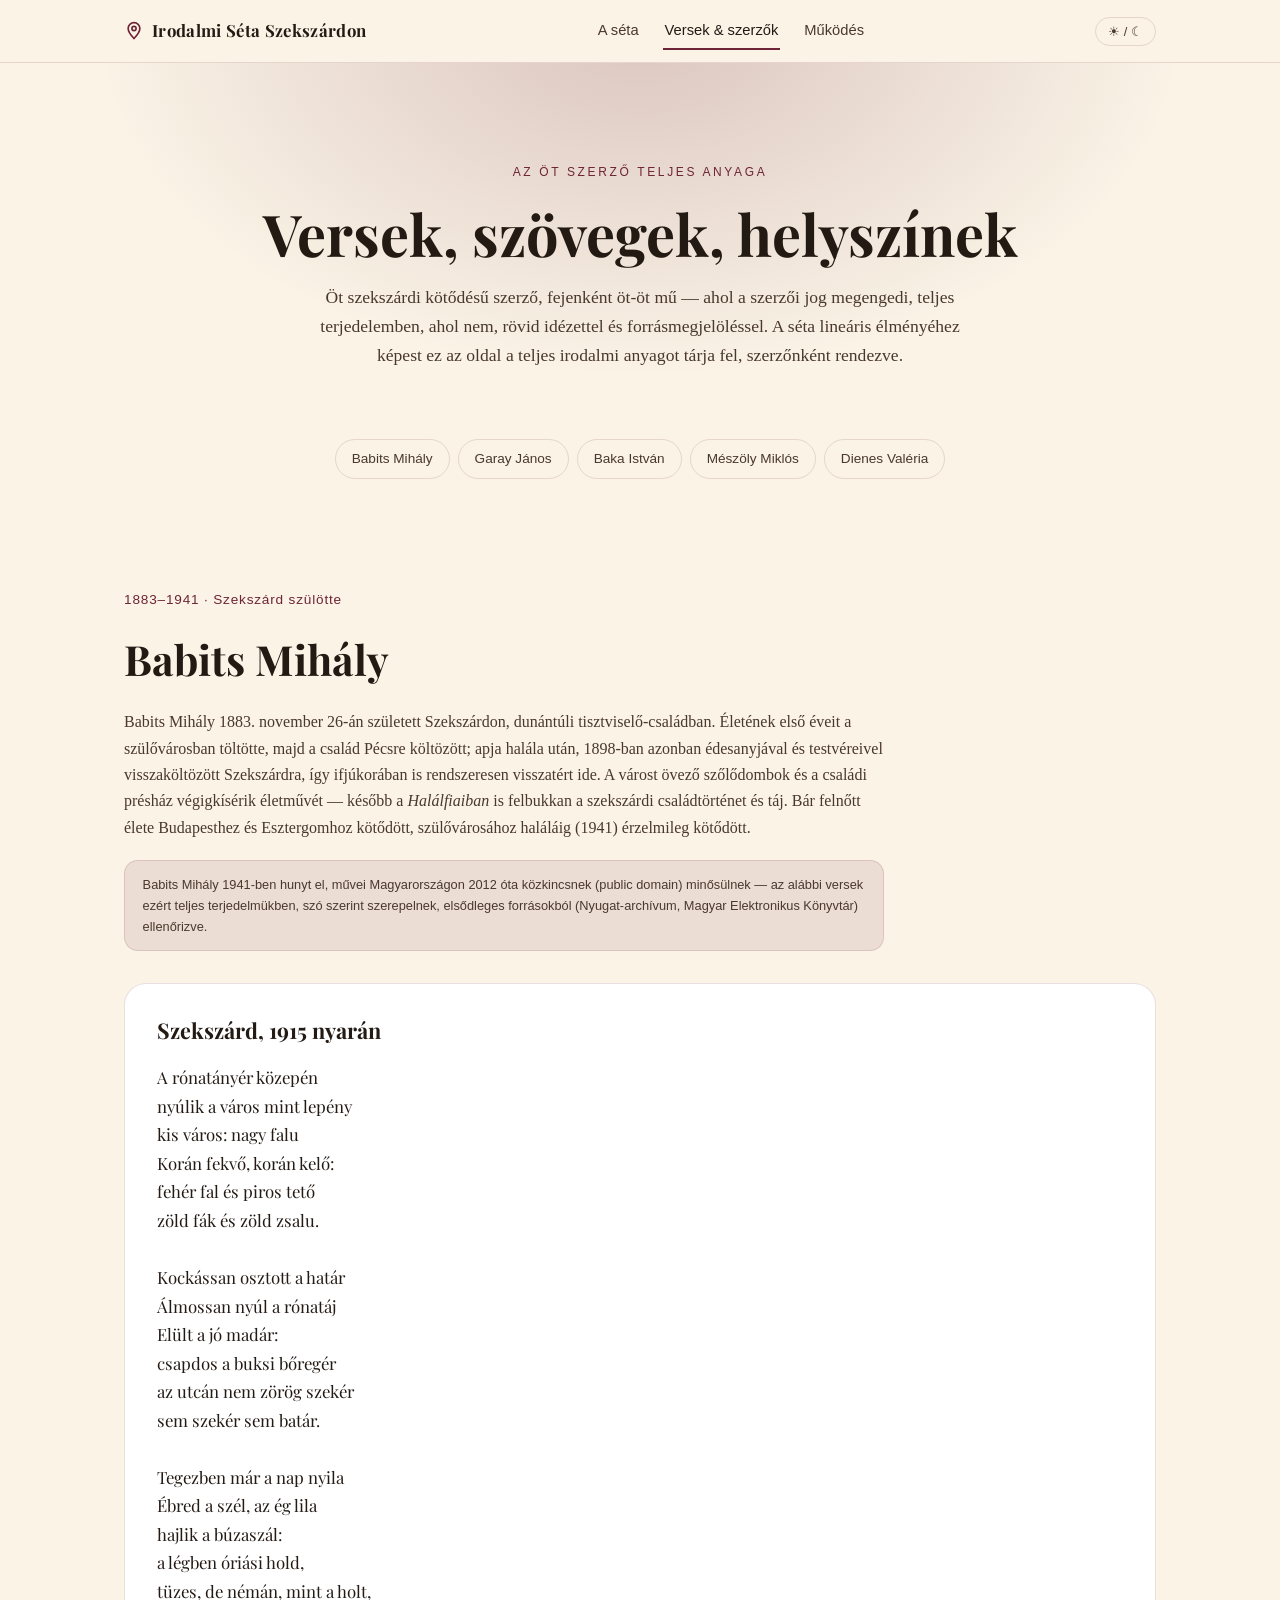
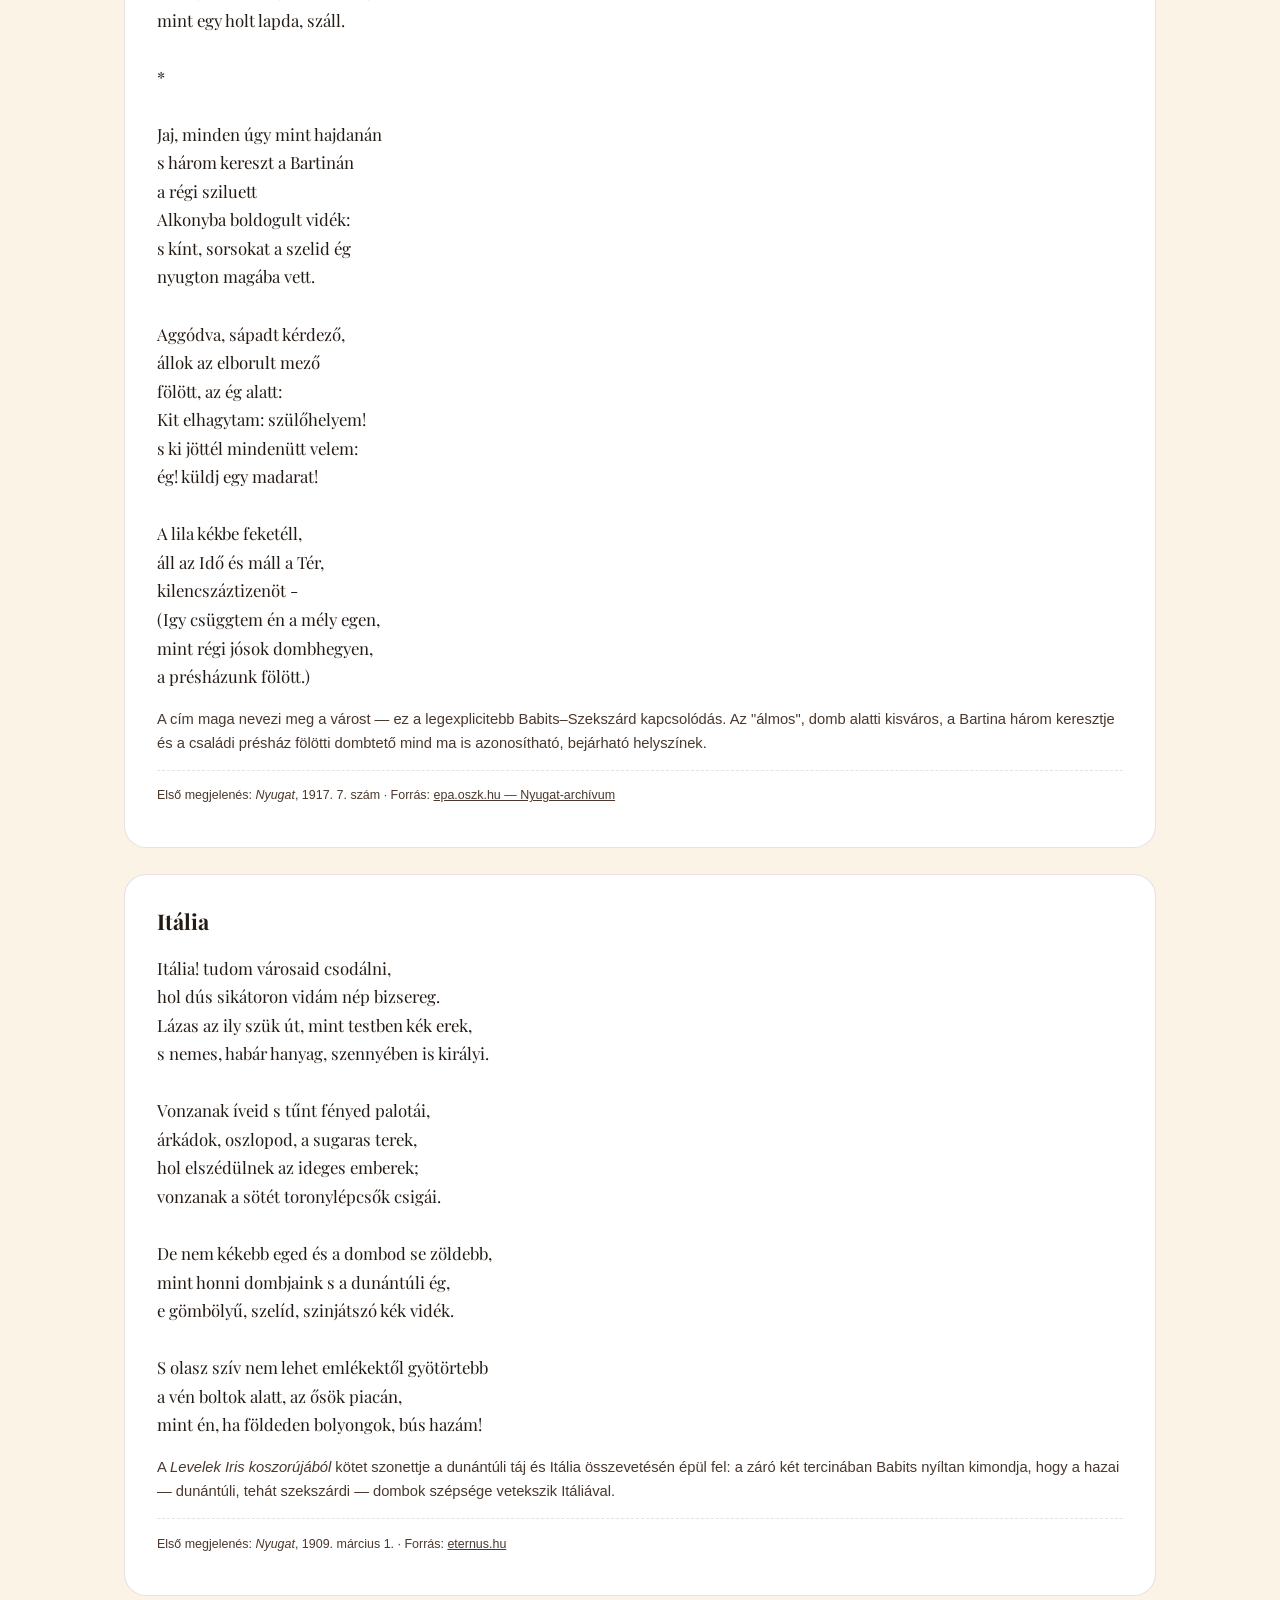
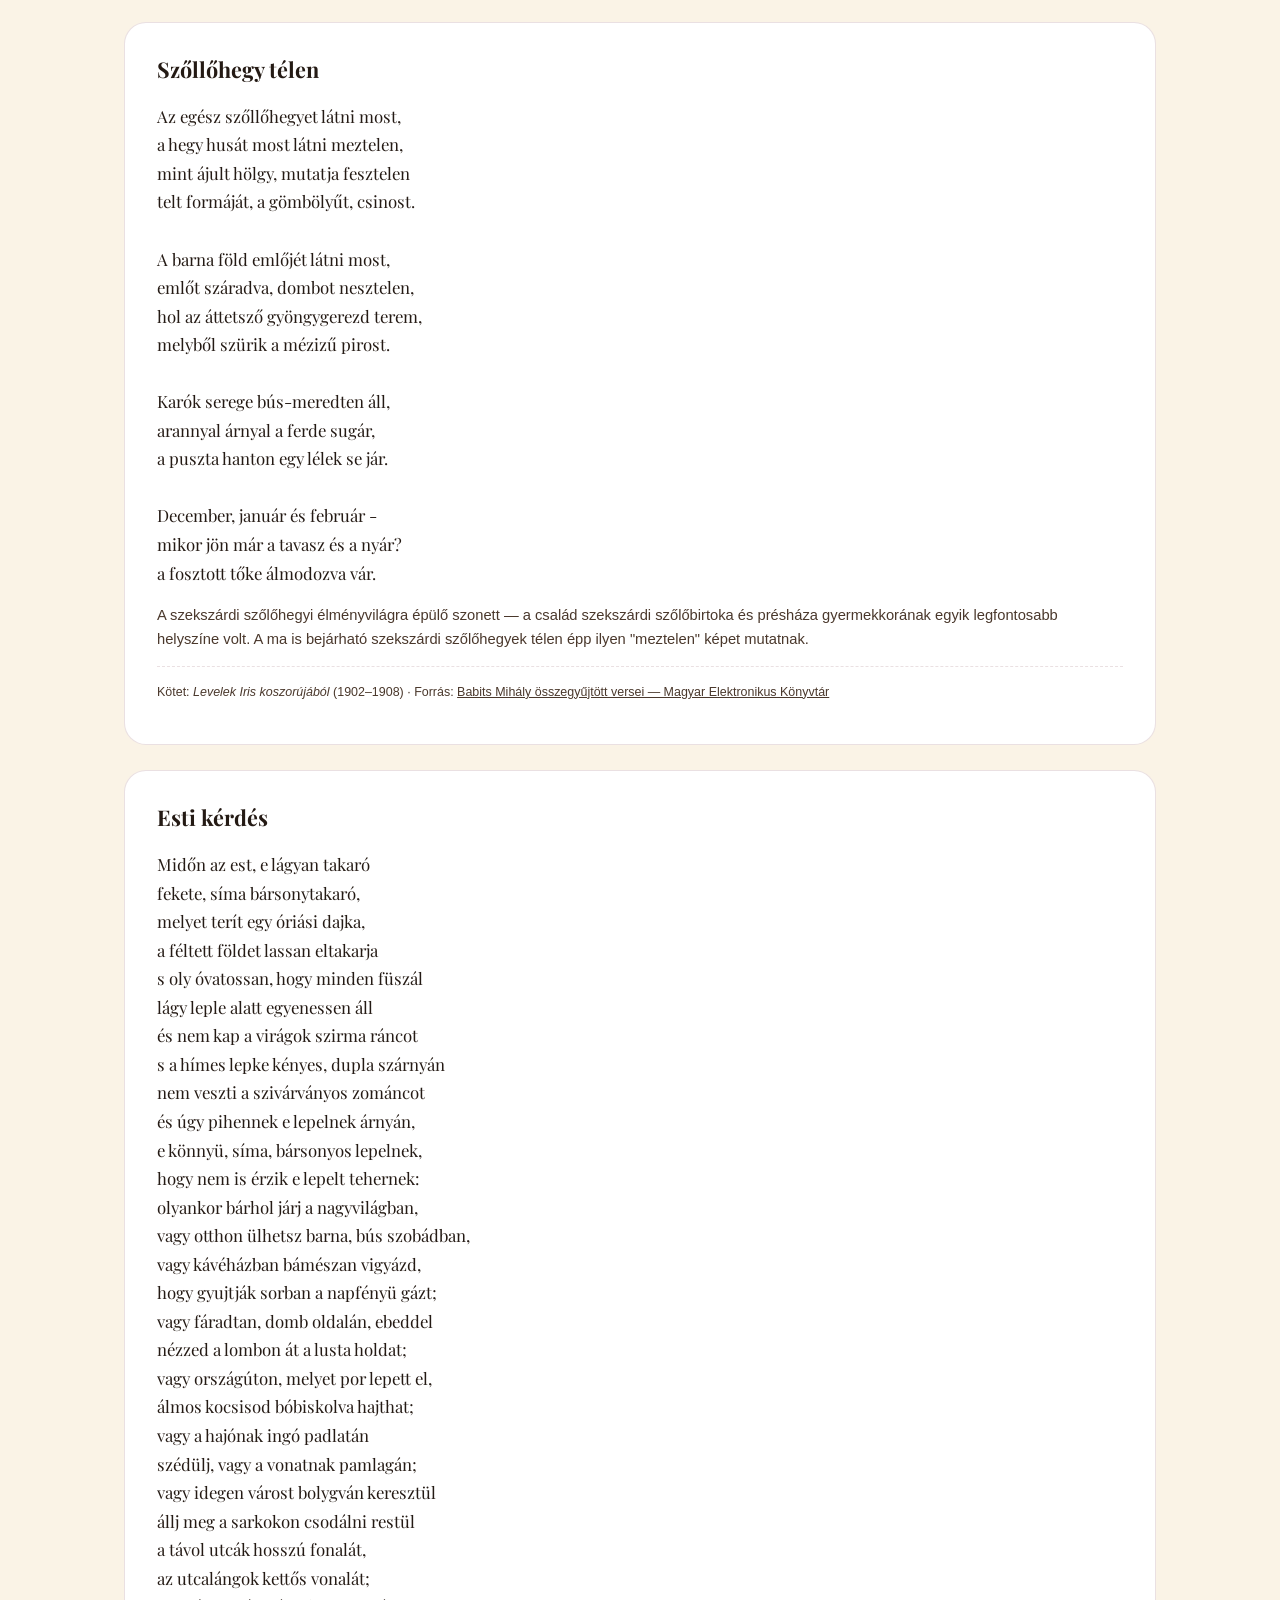
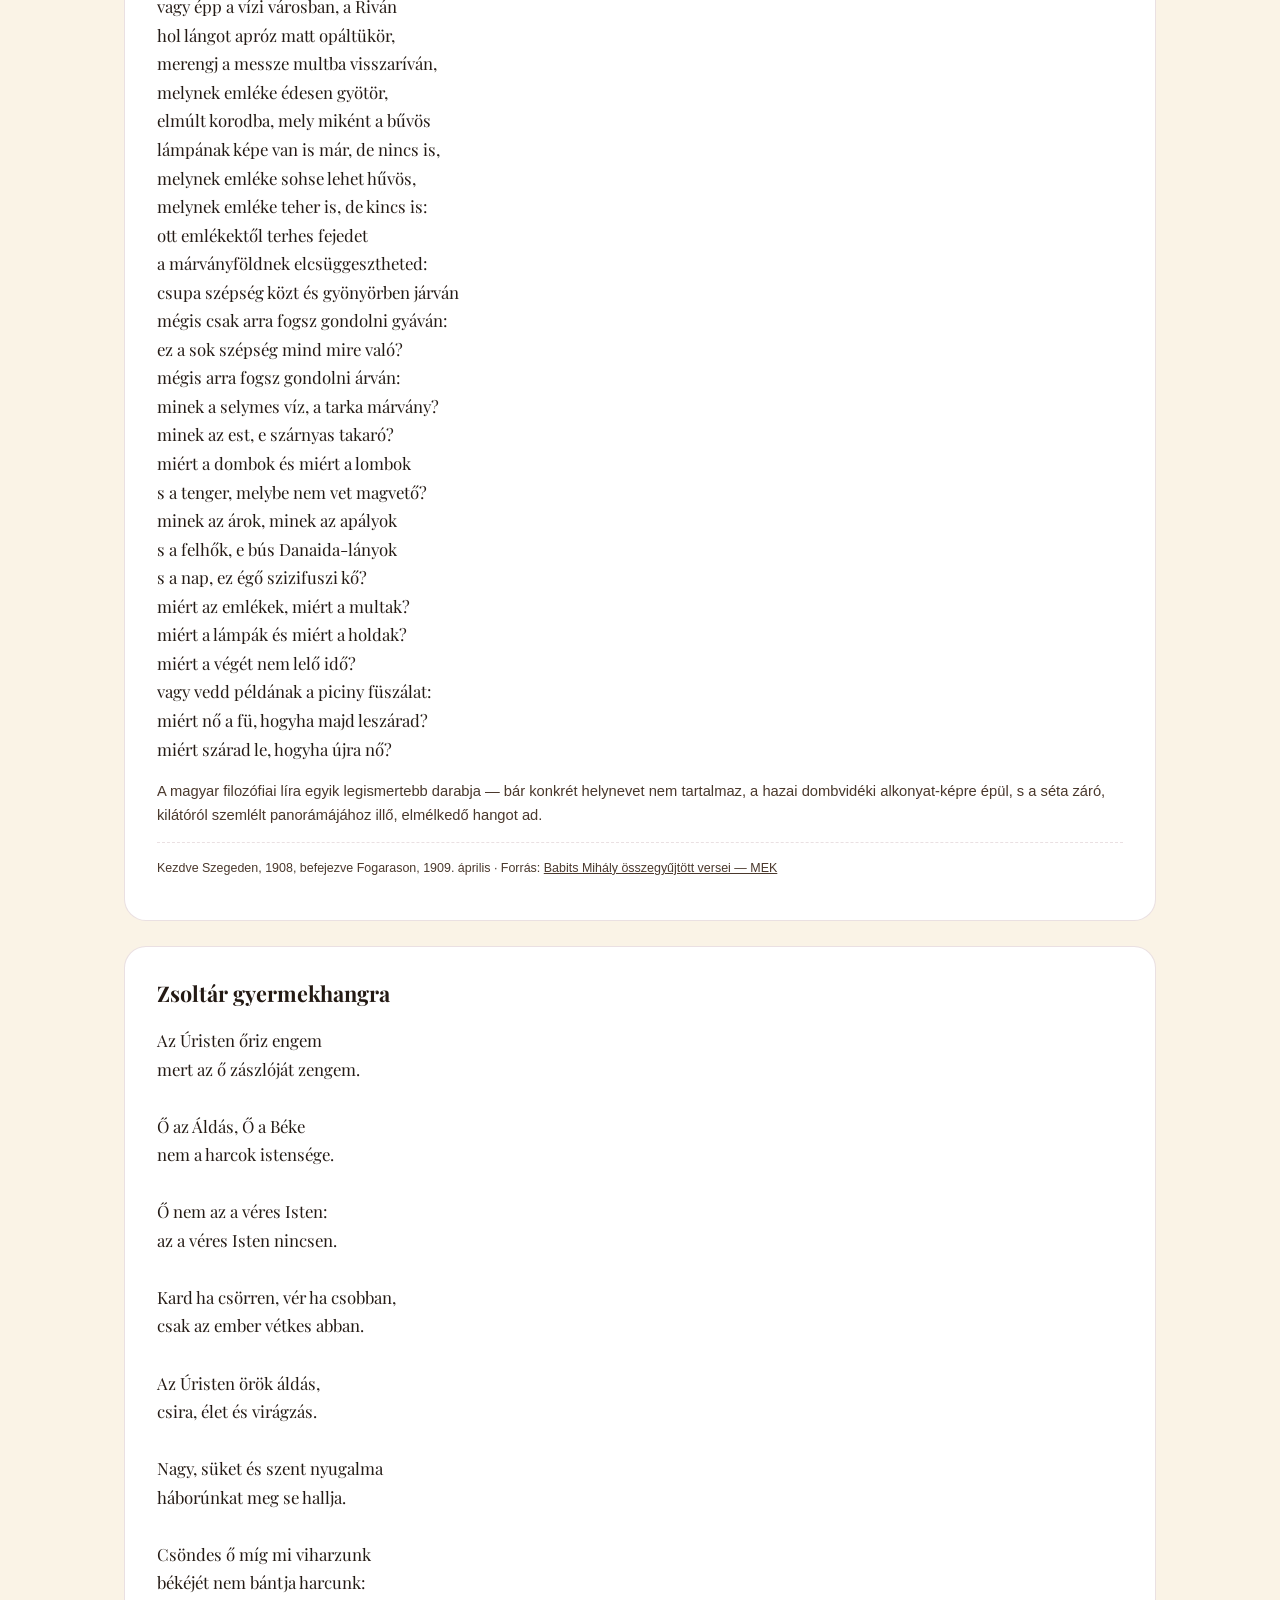
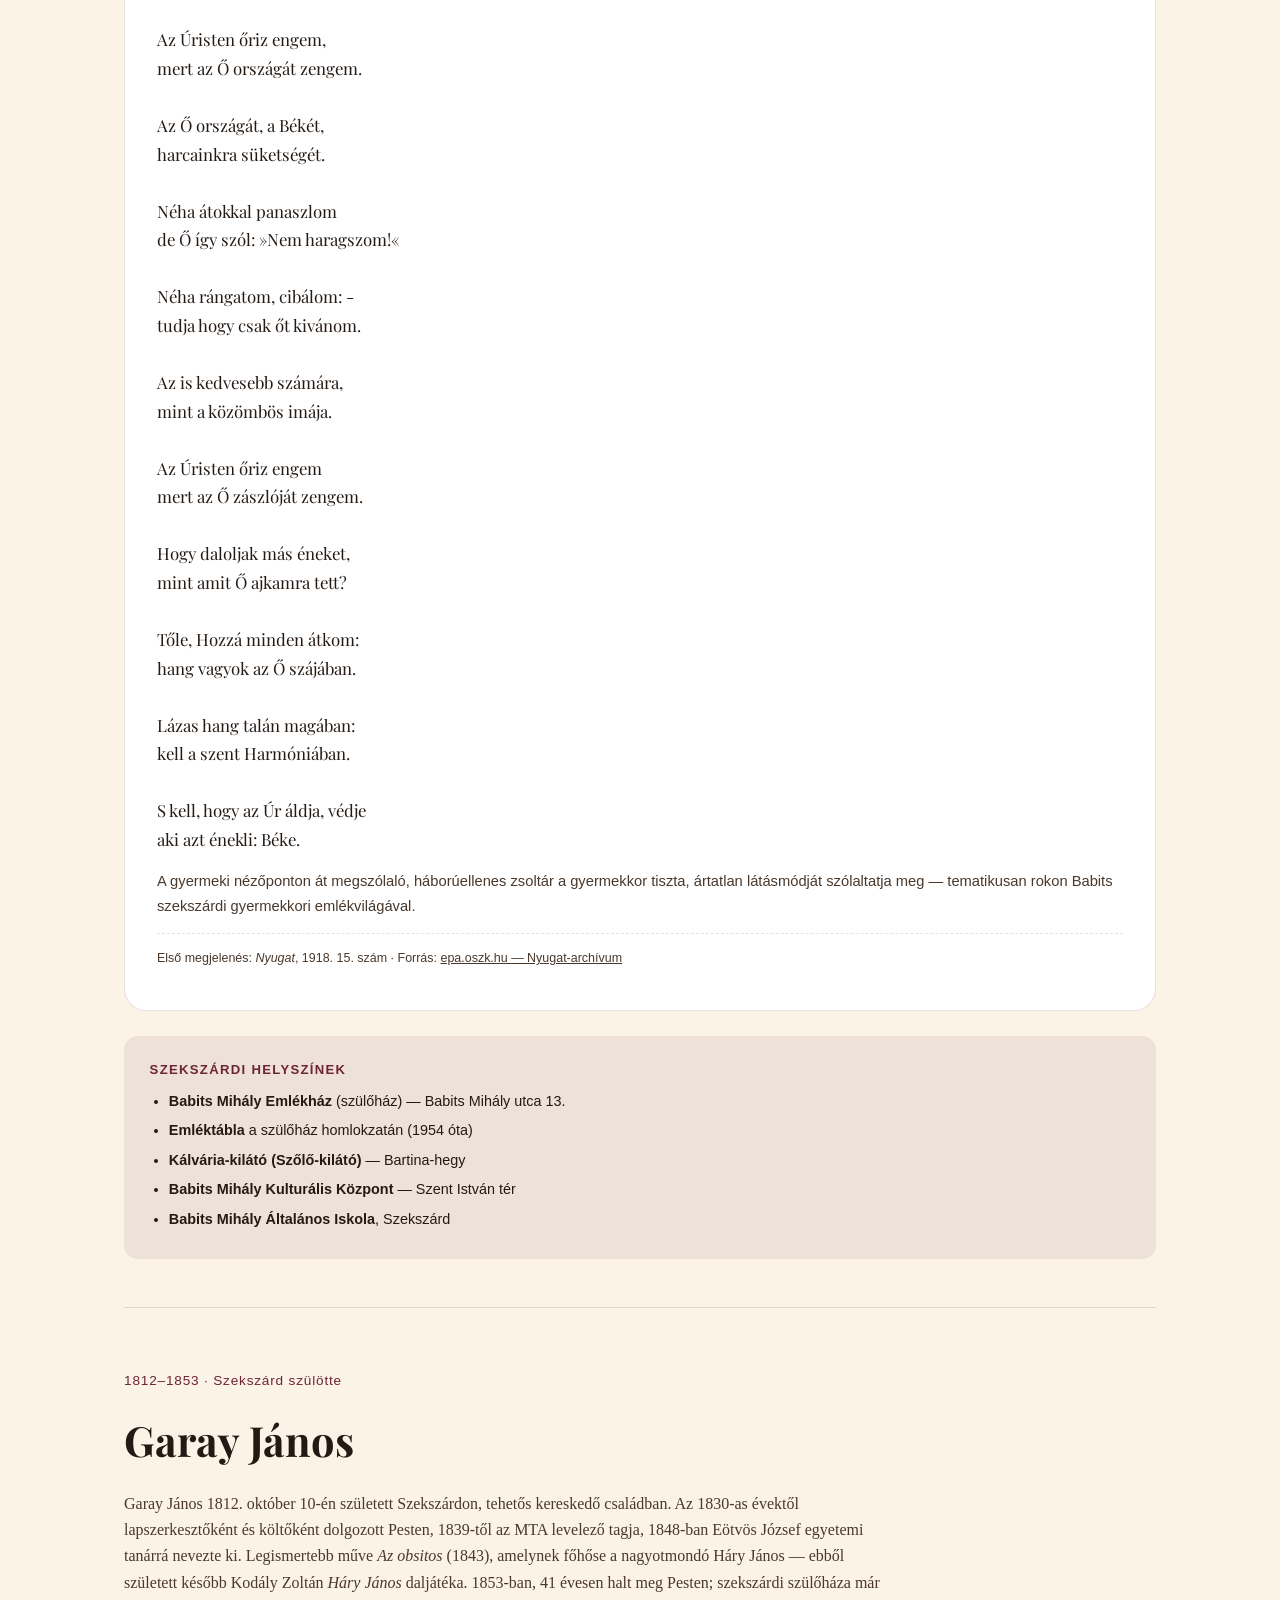
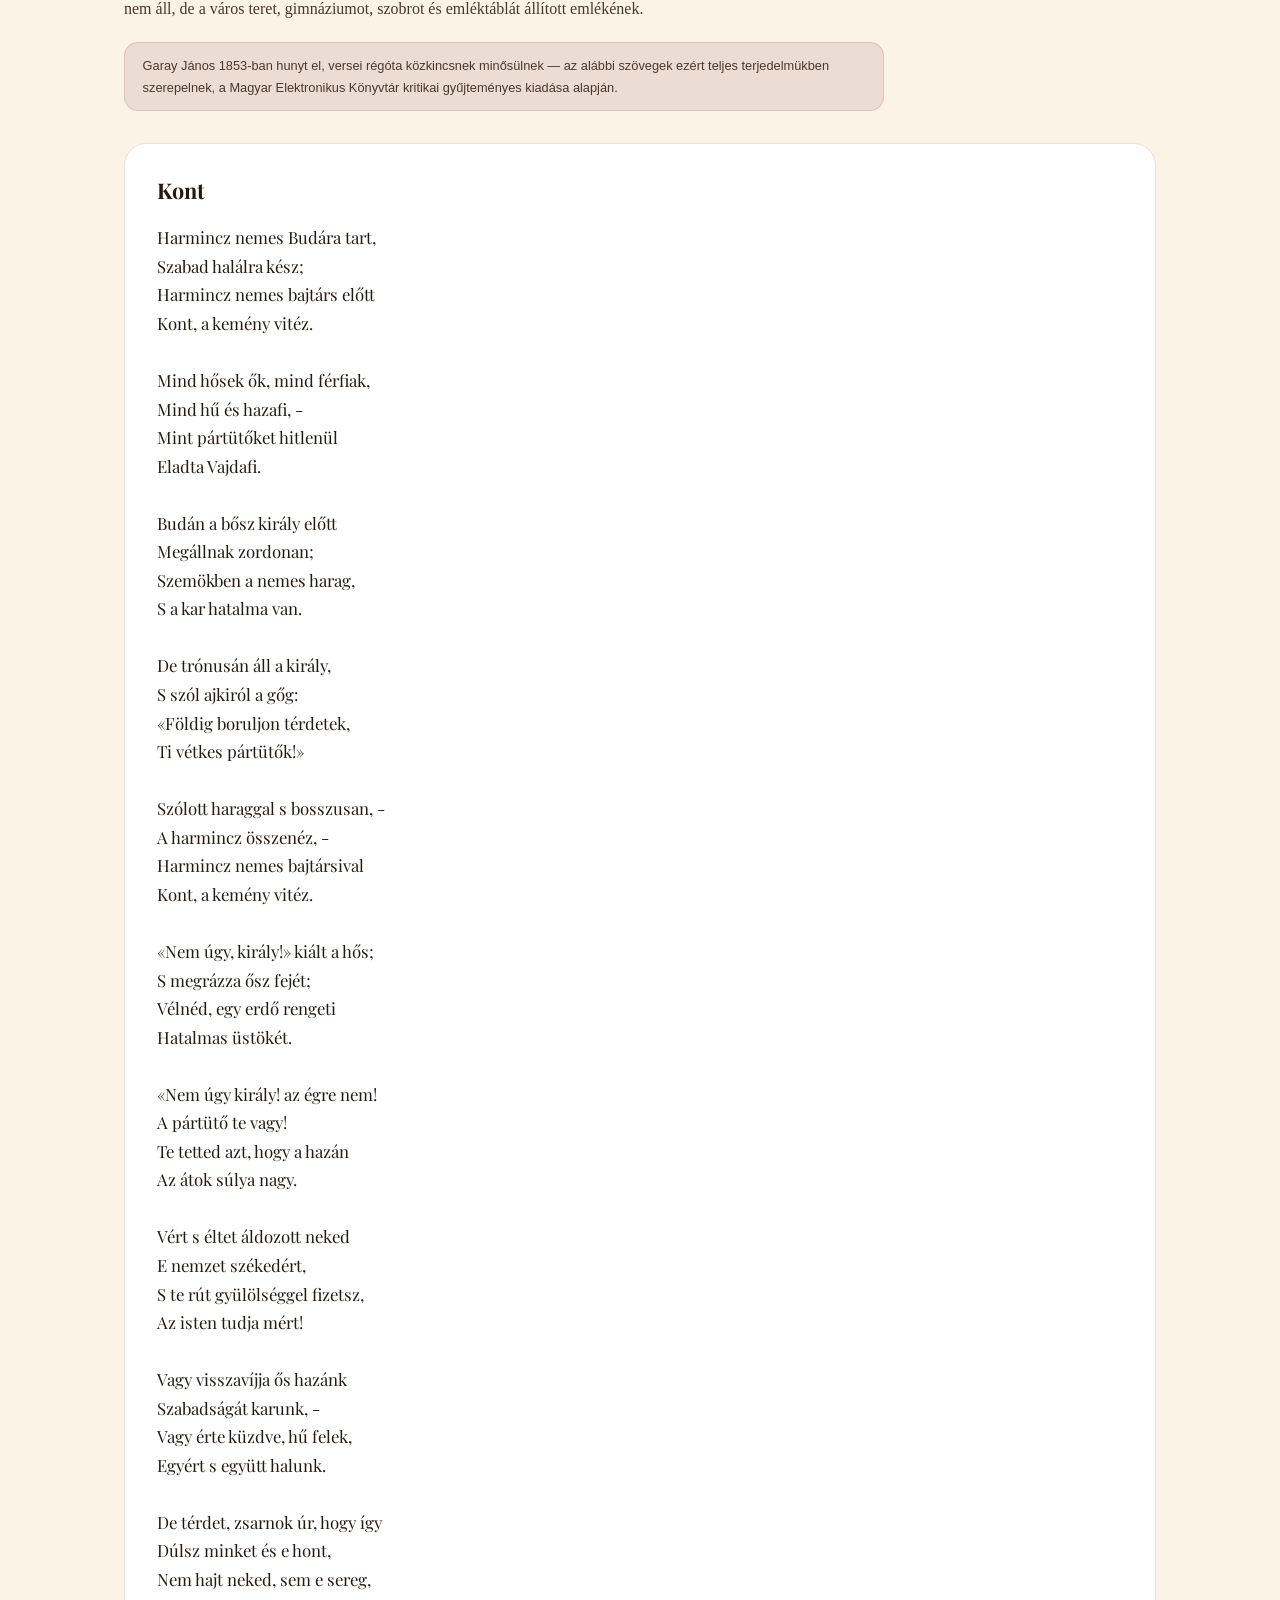
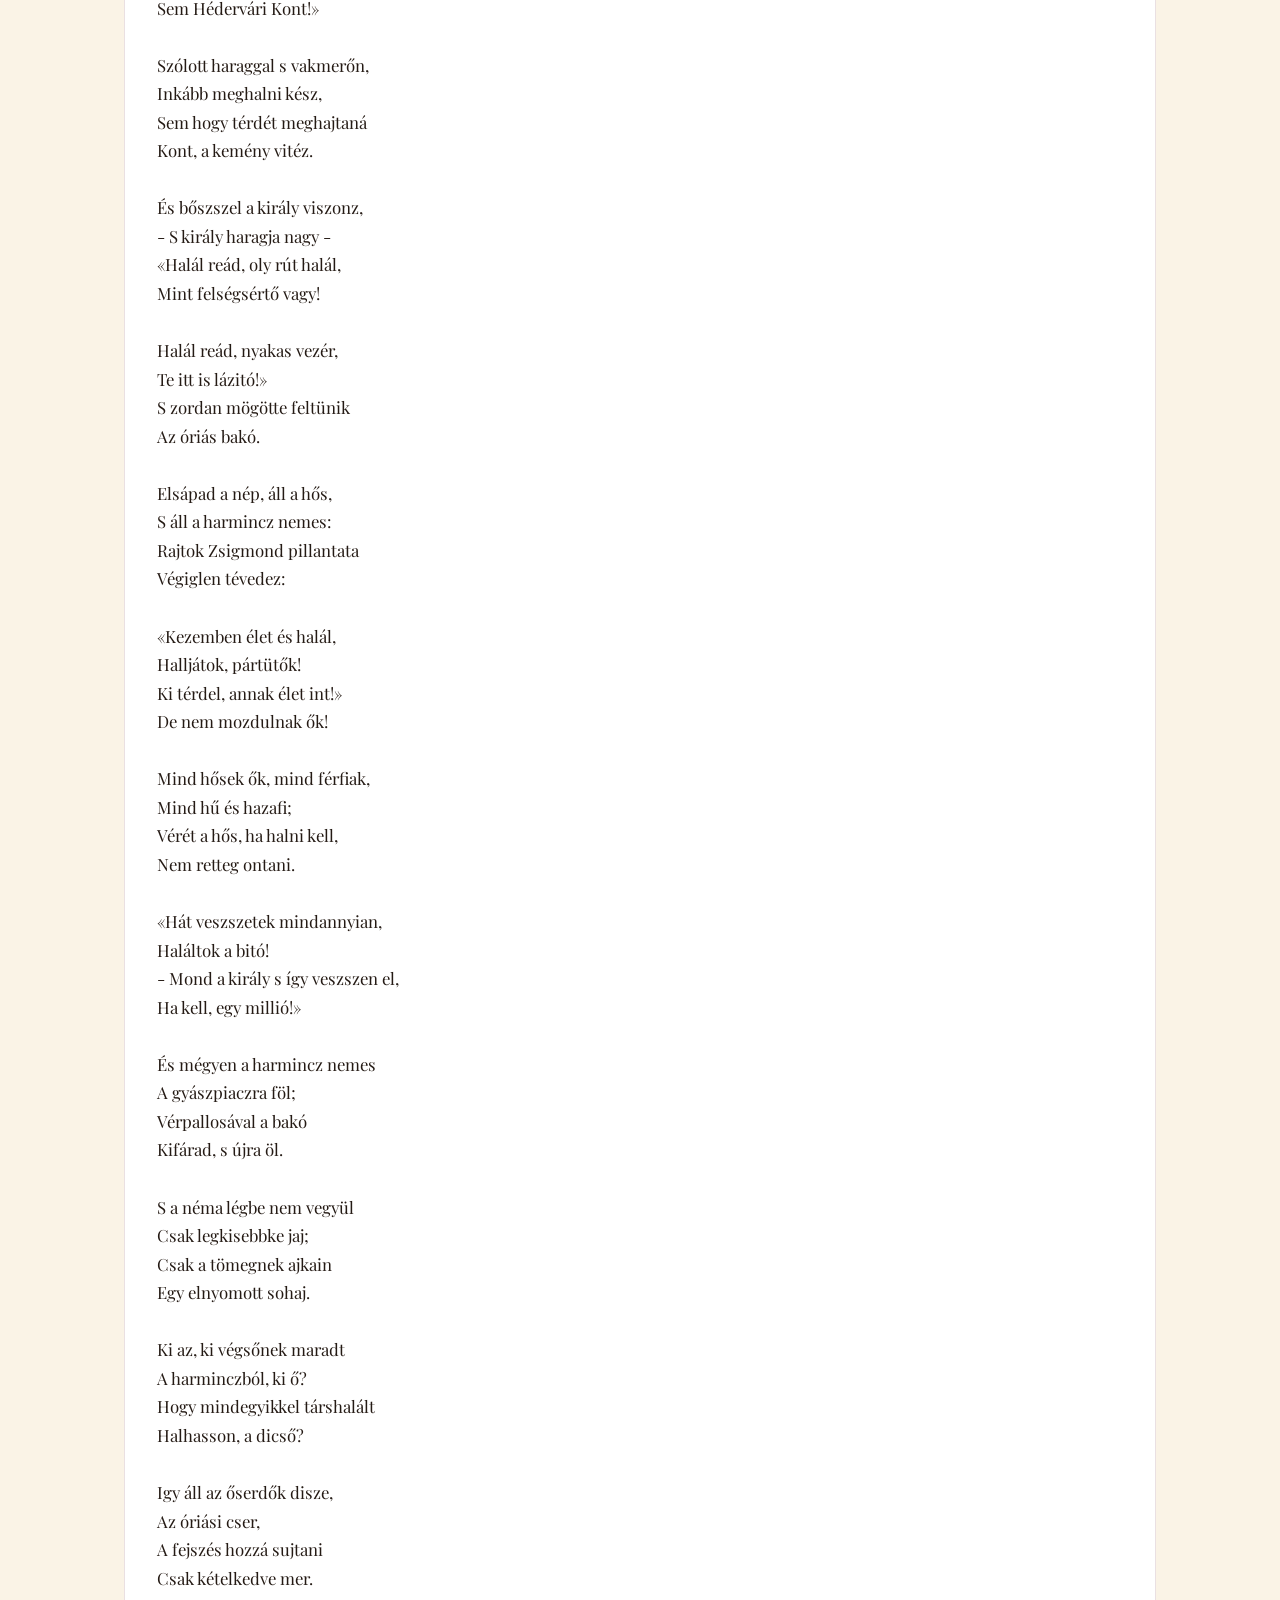
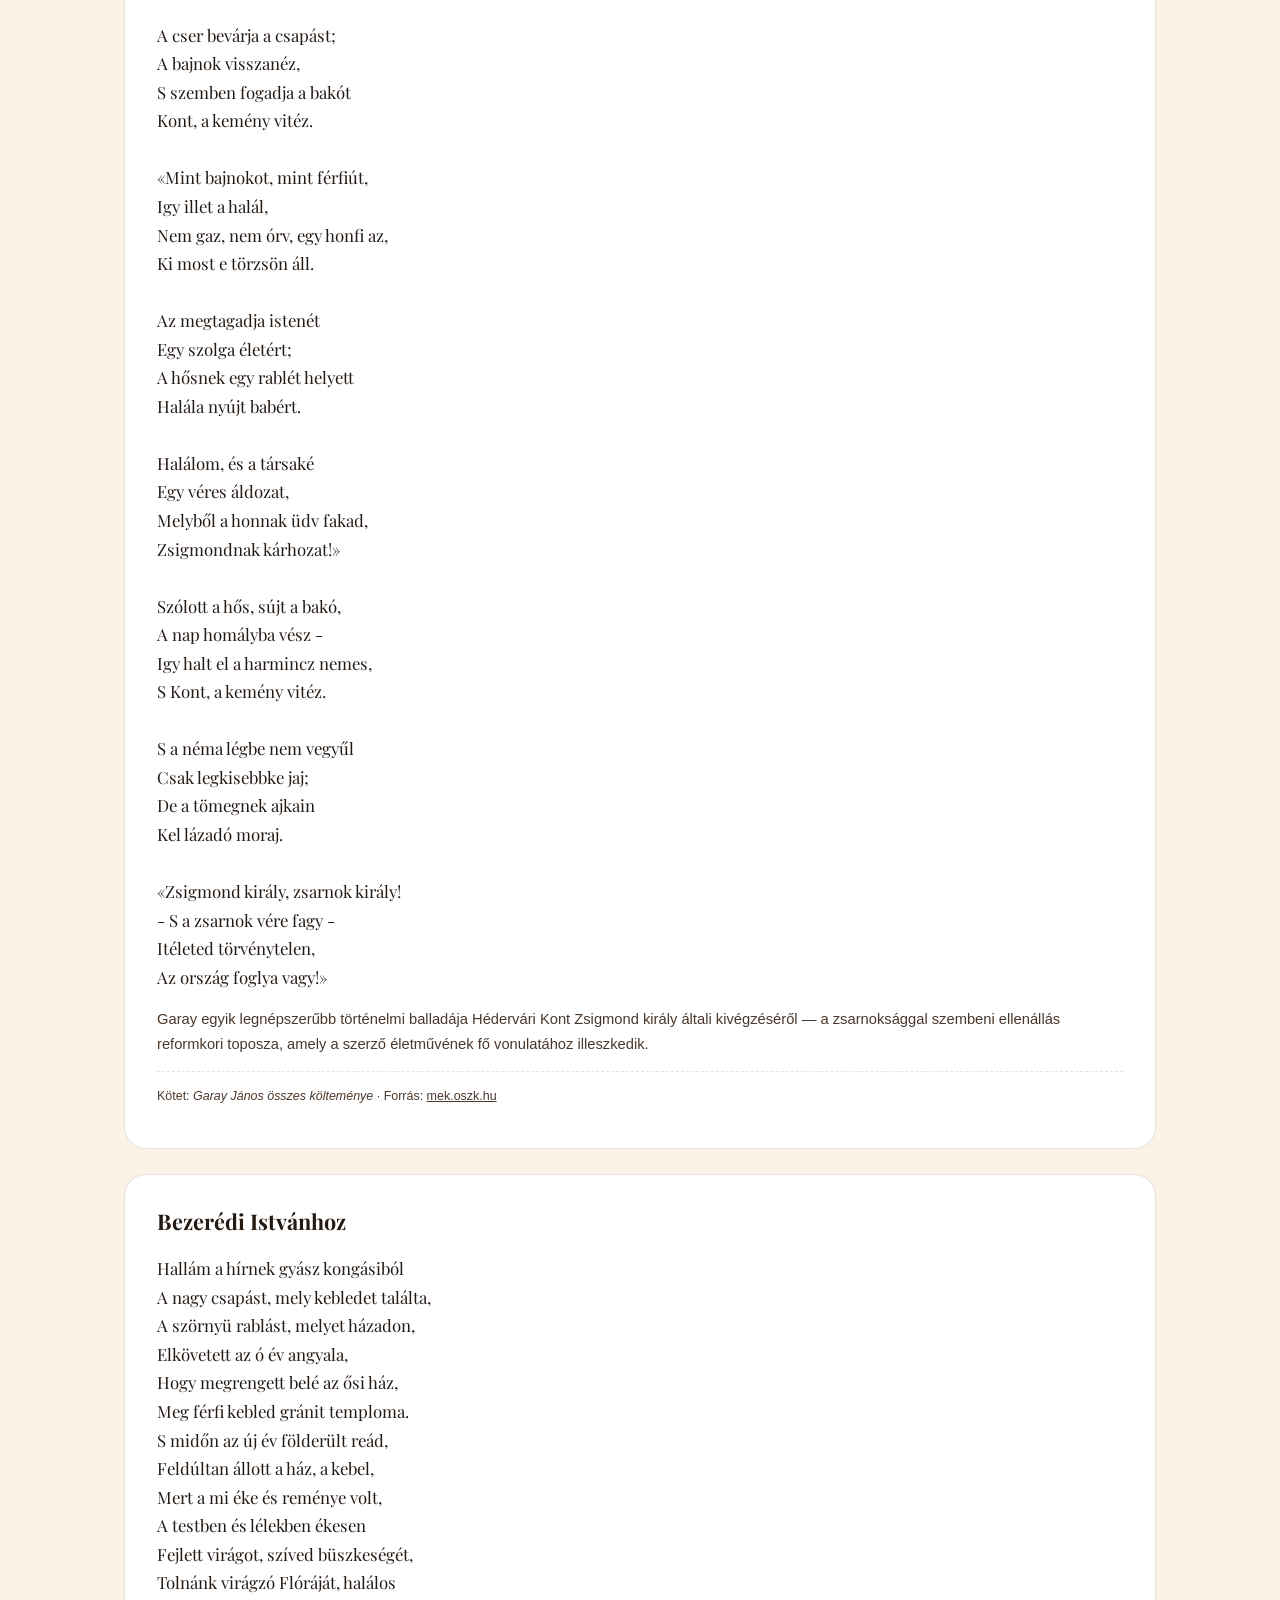
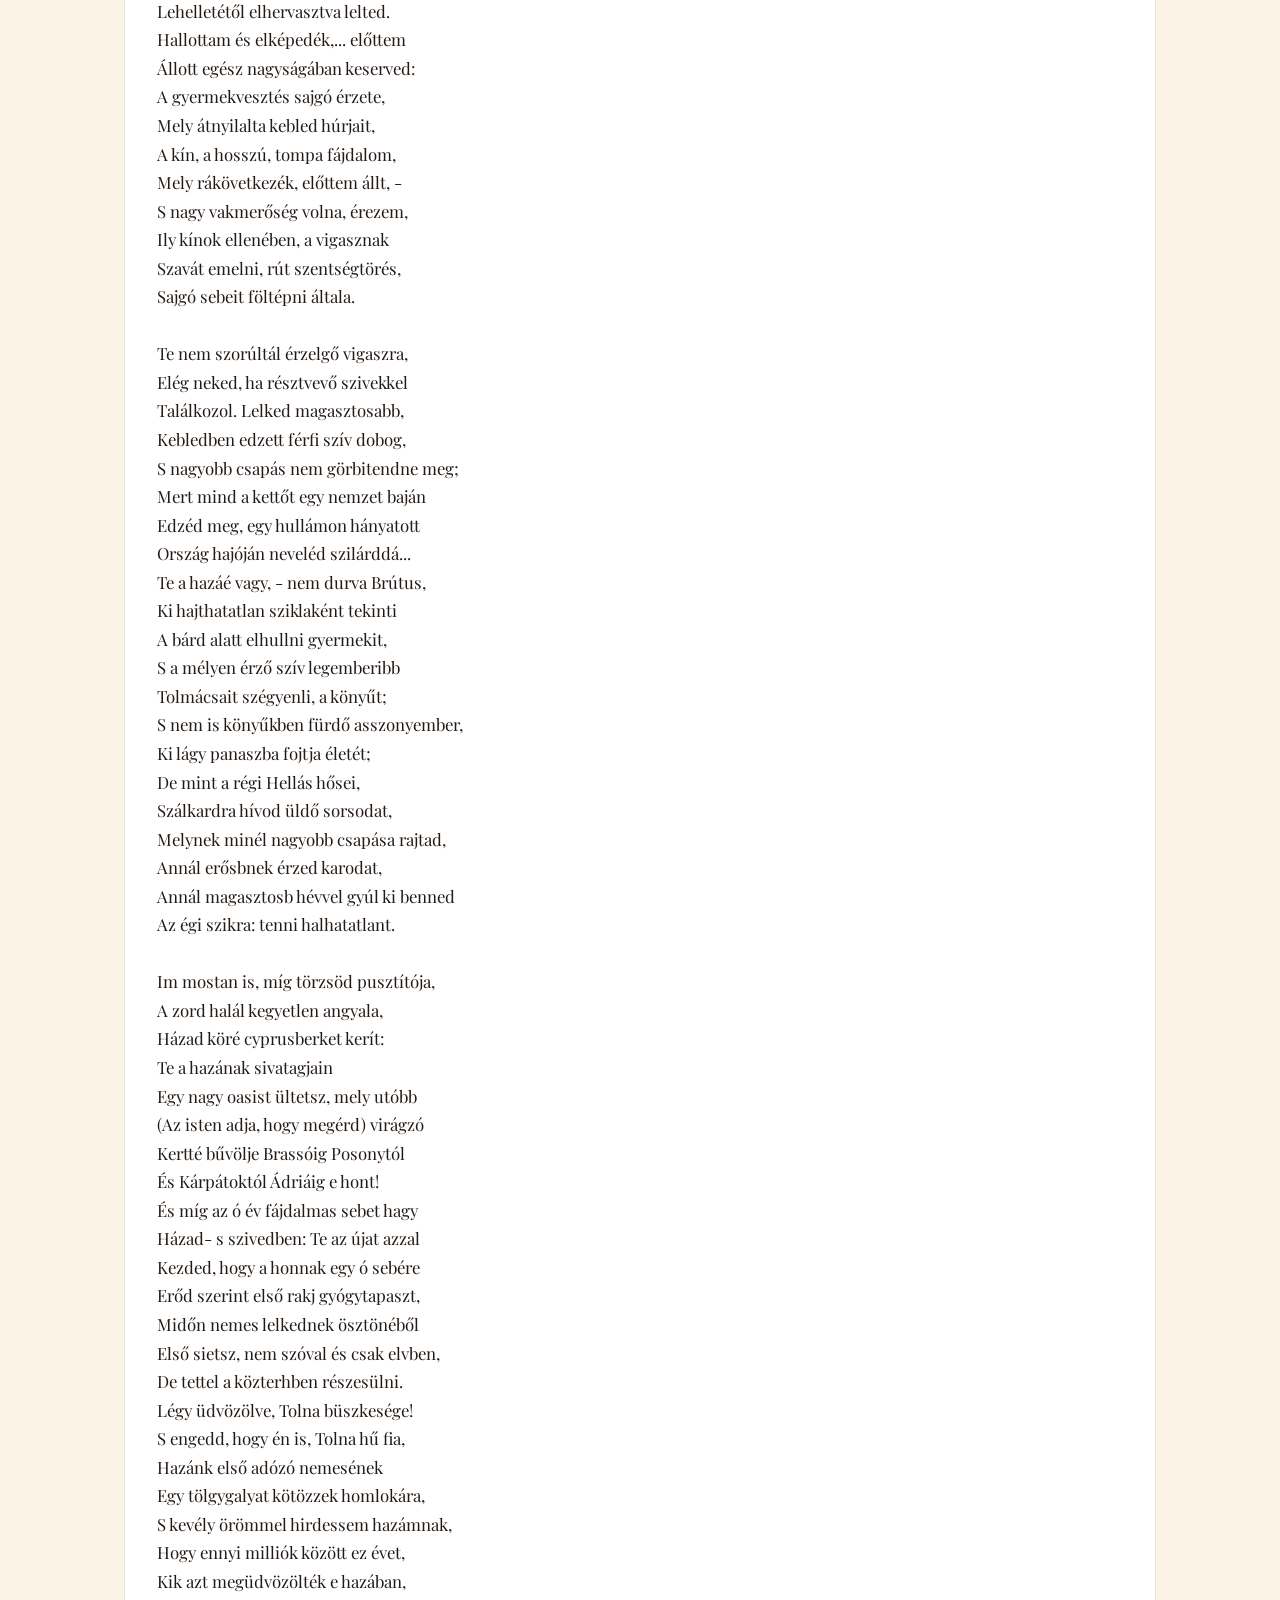
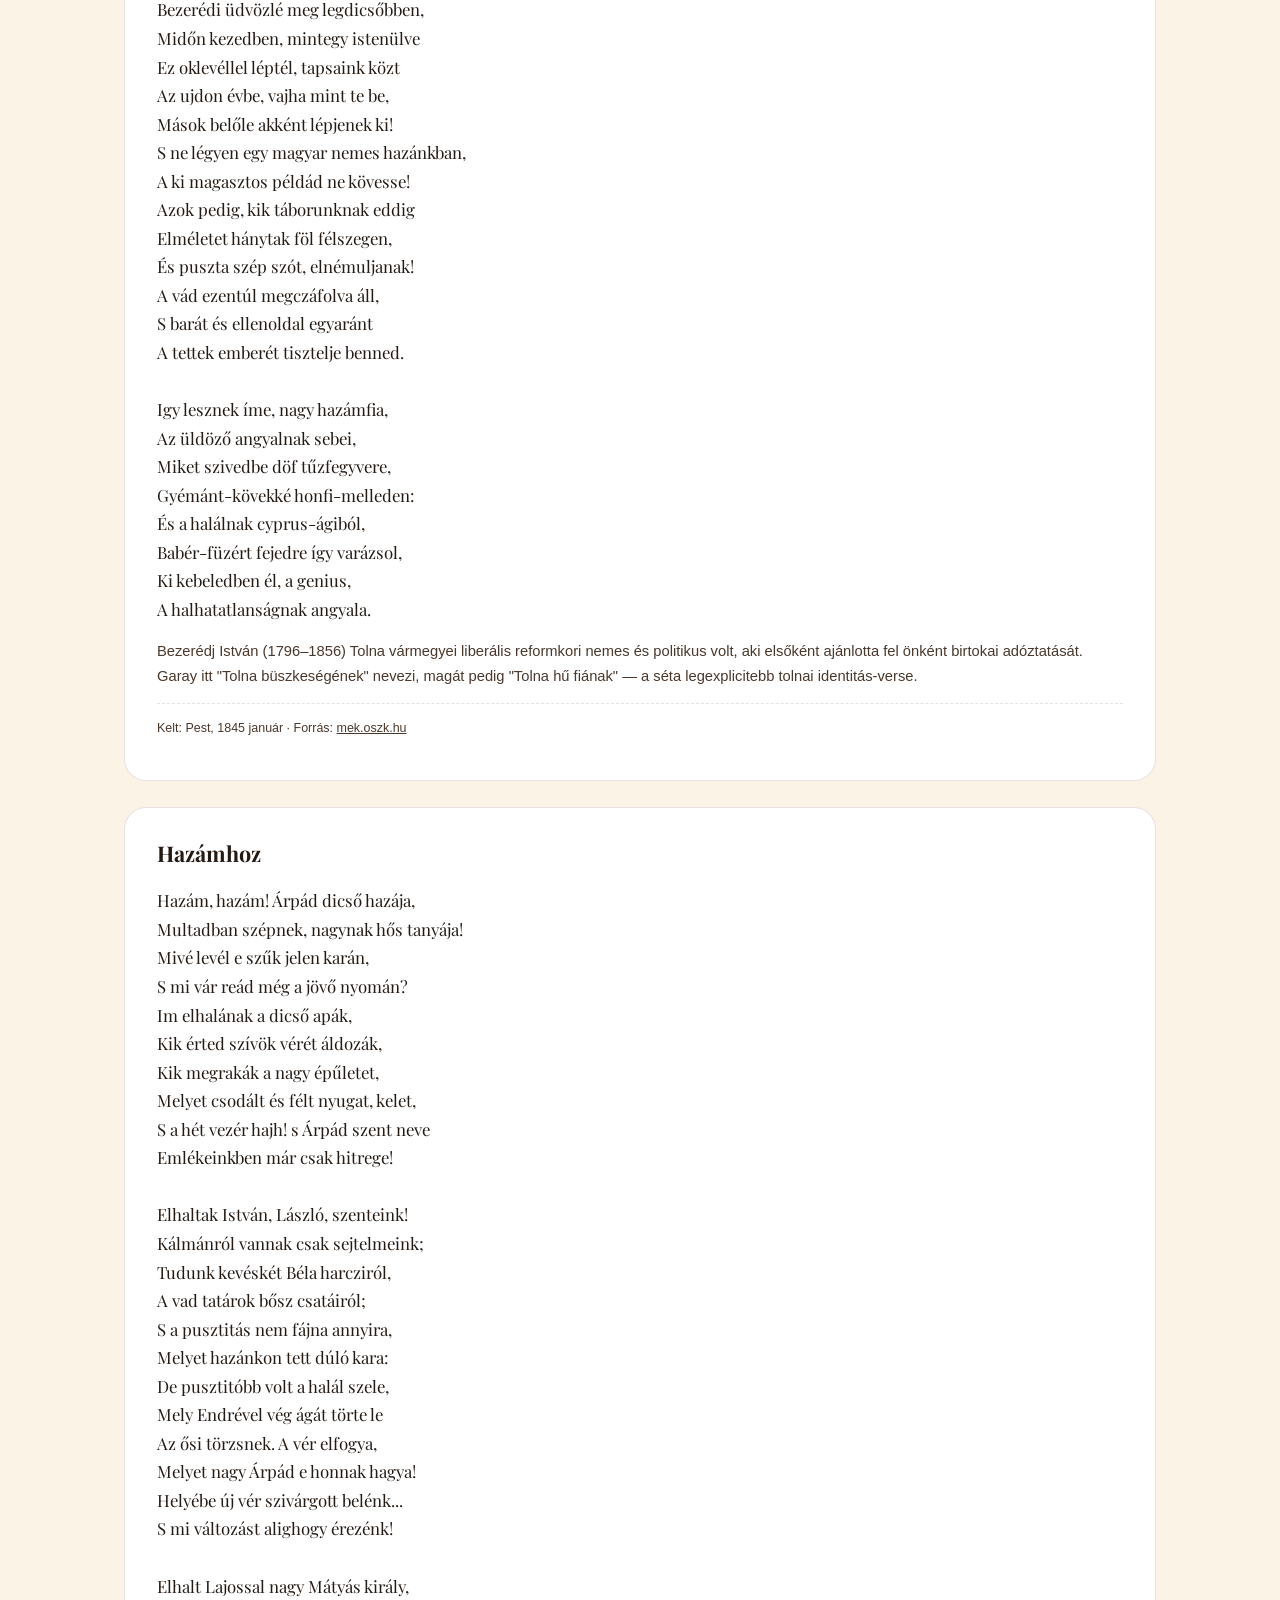
==== versek.html @ 87dcac86 "Virtuális irodalmi séta Szekszárdon: 5 szerző, 10 állomás, 25 mű Babits Mihály, Garay János, Baka Is" ====
<!doctype html>
<html lang="hu">
<head>
<meta charset="UTF-8">
<meta name="viewport" content="width=device-width, initial-scale=1">
<title>Versek és szerzők — Irodalmi Séta Szekszárdon</title>
<meta name="description" content="Babits Mihály, Garay János, Baka István, Mészöly Miklós és Dienes Valéria szekszárdi kötődésű versei, szövegrészletei és helyszínei.">
<link rel="icon" href="data:image/svg+xml,<svg xmlns=%22http://www.w3.org/2000/svg%22 viewBox=%220 0 100 100%22><text y=%22.9em%22 font-size=%2290%22>🍇</text></svg>">
<link rel="preconnect" href="https://fonts.googleapis.com">
<link href="https://fonts.googleapis.com/css2?family=Playfair+Display:wght@600;700&display=swap" rel="stylesheet">
<link rel="stylesheet" href="css/style.css">
</head>
<body>

<nav class="topnav">
  <div class="container">
    <a class="brand" href="index.html">
      <svg viewBox="0 0 24 24" fill="none" stroke="currentColor" stroke-width="2"><path d="M12 21s7-7.2 7-12a7 7 0 1 0-14 0c0 4.8 7 12 7 12z"/><circle cx="12" cy="9" r="2.5"/></svg>
      Irodalmi Séta Szekszárdon
    </a>
    <div class="navlinks">
      <a href="index.html">A séta</a>
      <a href="versek.html" class="active">Versek &amp; szerzők</a>
      <a href="MUKODES.md">Működés</a>
    </div>
    <button class="theme-toggle" onclick="toggleTheme()">☀︎ / ☾</button>
  </div>
</nav>

<header class="hero" style="padding-bottom: 2.5rem;">
  <div class="container">
    <p class="kicker">Az öt szerző teljes anyaga</p>
    <h1>Versek, szövegek, helyszínek</h1>
    <p class="lead">
      Öt szekszárdi kötődésű szerző, fejenként öt-öt mű — ahol a szerzői jog
      megengedi, teljes terjedelemben, ahol nem, rövid idézettel és
      forrásmegjelöléssel. A séta lineáris élményéhez képest ez az oldal a
      teljes irodalmi anyagot tárja fel, szerzőnként rendezve.
    </p>
  </div>
</header>

<nav class="author-nav">
  <a href="#babits">Babits Mihály</a>
  <a href="#garay">Garay János</a>
  <a href="#baka">Baka István</a>
  <a href="#meszoly">Mészöly Miklós</a>
  <a href="#dienes">Dienes Valéria</a>
</nav>

<main class="container">

<!-- ============================================================ BABITS -->
<section class="author-block" id="babits">
  <div class="author-head">
    <p class="years">1883–1941 · Szekszárd szülötte</p>
    <h2>Babits Mihály</h2>
    <div class="author-bio">
      <p>Babits Mihály 1883. november 26-án született Szekszárdon, dunántúli
      tisztviselő-családban. Életének első éveit a szülővárosban töltötte,
      majd a család Pécsre költözött; apja halála után, 1898-ban azonban
      édesanyjával és testvéreivel visszaköltözött Szekszárdra, így ifjúkorában
      is rendszeresen visszatért ide. A várost övező szőlődombok és a családi
      présház végigkísérik életművét — később a <em>Halálfiaiban</em> is
      felbukkan a szekszárdi családtörténet és táj. Bár felnőtt élete
      Budapesthez és Esztergomhoz kötődött, szülővárosához haláláig (1941)
      érzelmileg kötődött.</p>
    </div>
    <div class="copyright-note">
      Babits Mihály 1941-ben hunyt el, művei Magyarországon 2012 óta
      közkincsnek (public domain) minősülnek — az alábbi versek ezért teljes
      terjedelmükben, szó szerint szerepelnek, elsődleges forrásokból
      (Nyugat-archívum, Magyar Elektronikus Könyvtár) ellenőrizve.
    </div>
  </div>

  <div class="poem-grid">

    <article class="poem-card">
      <h3>Szekszárd, 1915 nyarán</h3>
      <p class="poem-text">A rónatányér közepén
nyúlik a város mint lepény
kis város: nagy falu
Korán fekvő, korán kelő:
fehér fal és piros tető
zöld fák és zöld zsalu.

Kockássan osztott a határ
Álmossan nyúl a rónatáj
Elült a jó madár:
csapdos a buksi bőregér
az utcán nem zörög szekér
sem szekér sem batár.

Tegezben már a nap nyila
Ébred a szél, az ég lila
hajlik a búzaszál:
a légben óriási hold,
tüzes, de némán, mint a holt,
mint egy holt lapda, száll.

*

Jaj, minden úgy mint hajdanán
s három kereszt a Bartinán
a régi sziluett
Alkonyba boldogult vidék:
s kínt, sorsokat a szelid ég
nyugton magába vett.

Aggódva, sápadt kérdező,
állok az elborult mező
fölött, az ég alatt:
Kit elhagytam: szülőhelyem!
s ki jöttél mindenütt velem:
ég! küldj egy madarat!

A lila kékbe feketéll,
áll az Idő és máll a Tér,
kilencszáztizenöt -
(Igy csüggtem én a mély egen,
mint régi jósok dombhegyen,
a présházunk fölött.)</p>
      <p class="poem-context">A cím maga nevezi meg a várost — ez a legexplicitebb
      Babits–Szekszárd kapcsolódás. Az "álmos", domb alatti kisváros, a Bartina
      három keresztje és a családi présház fölötti dombtető mind ma is
      azonosítható, bejárható helyszínek.</p>
      <p class="poem-source">Első megjelenés: <em>Nyugat</em>, 1917. 7. szám · Forrás:
      <a href="https://epa.oszk.hu/00000/00022/00219/06675.htm" target="_blank" rel="noopener">epa.oszk.hu — Nyugat-archívum</a></p>
    </article>

    <article class="poem-card">
      <h3>Itália</h3>
      <p class="poem-text">Itália! tudom városaid csodálni,
hol dús sikátoron vidám nép bizsereg.
Lázas az ily szük út, mint testben kék erek,
s nemes, habár hanyag, szennyében is királyi.

Vonzanak íveid s tűnt fényed palotái,
árkádok, oszlopod, a sugaras terek,
hol elszédülnek az ideges emberek;
vonzanak a sötét toronylépcsők csigái.

De nem kékebb eged és a dombod se zöldebb,
mint honni dombjaink s a dunántúli ég,
e gömbölyű, szelíd, szinjátszó kék vidék.

S olasz szív nem lehet emlékektől gyötörtebb
a vén boltok alatt, az ősök piacán,
mint én, ha földeden bolyongok, bús hazám!</p>
      <p class="poem-context">A <em>Levelek Iris koszorújából</em> kötet szonettje
      a dunántúli táj és Itália összevetésén épül fel: a záró két tercinában
      Babits nyíltan kimondja, hogy a hazai — dunántúli, tehát szekszárdi —
      dombok szépsége vetekszik Itáliával.</p>
      <p class="poem-source">Első megjelenés: <em>Nyugat</em>, 1909. március 1. · Forrás:
      <a href="https://www.eternus.hu/vers/2197" target="_blank" rel="noopener">eternus.hu</a></p>
    </article>

    <article class="poem-card">
      <h3>Szőllőhegy télen</h3>
      <p class="poem-text">Az egész szőllőhegyet látni most,
a hegy husát most látni meztelen,
mint ájult hölgy, mutatja fesztelen
telt formáját, a gömbölyűt, csinost.

A barna föld emlőjét látni most,
emlőt száradva, dombot nesztelen,
hol az áttetsző gyöngygerezd terem,
melyből szürik a mézizű pirost.

Karók serege bús-meredten áll,
arannyal árnyal a ferde sugár,
a puszta hanton egy lélek se jár.

December, január és február -
mikor jön már a tavasz és a nyár?
a fosztott tőke álmodozva vár.</p>
      <p class="poem-context">A szekszárdi szőlőhegyi élményvilágra épülő szonett —
      a család szekszárdi szőlőbirtoka és présháza gyermekkorának egyik
      legfontosabb helyszíne volt. A ma is bejárható szekszárdi szőlőhegyek
      télen épp ilyen "meztelen" képet mutatnak.</p>
      <p class="poem-source">Kötet: <em>Levelek Iris koszorújából</em> (1902–1908) · Forrás:
      <a href="https://mek.oszk.hu/00600/00602/00602.pdf" target="_blank" rel="noopener">Babits Mihály összegyűjtött versei — Magyar Elektronikus Könyvtár</a></p>
    </article>

    <article class="poem-card">
      <h3>Esti kérdés</h3>
      <p class="poem-text">Midőn az est, e lágyan takaró
fekete, síma bársonytakaró,
melyet terít egy óriási dajka,
a féltett földet lassan eltakarja
s oly óvatossan, hogy minden füszál
lágy leple alatt egyenessen áll
és nem kap a virágok szirma ráncot
s a hímes lepke kényes, dupla szárnyán
nem veszti a szivárványos zománcot
és úgy pihennek e lepelnek árnyán,
e könnyü, síma, bársonyos lepelnek,
hogy nem is érzik e lepelt tehernek:
olyankor bárhol járj a nagyvilágban,
vagy otthon ülhetsz barna, bús szobádban,
vagy kávéházban bámészan vigyázd,
hogy gyujtják sorban a napfényü gázt;
vagy fáradtan, domb oldalán, ebeddel
nézzed a lombon át a lusta holdat;
vagy országúton, melyet por lepett el,
álmos kocsisod bóbiskolva hajthat;
vagy a hajónak ingó padlatán
szédülj, vagy a vonatnak pamlagán;
vagy idegen várost bolygván keresztül
állj meg a sarkokon csodálni restül
a távol utcák hosszú fonalát,
az utcalángok kettős vonalát;
vagy épp a vízi városban, a Riván
hol lángot apróz matt opáltükör,
merengj a messze multba visszaríván,
melynek emléke édesen gyötör,
elmúlt korodba, mely miként a bűvös
lámpának képe van is már, de nincs is,
melynek emléke sohse lehet hűvös,
melynek emléke teher is, de kincs is:
ott emlékektől terhes fejedet
a márványföldnek elcsüggesztheted:
csupa szépség közt és gyönyörben járván
mégis csak arra fogsz gondolni gyáván:
ez a sok szépség mind mire való?
mégis arra fogsz gondolni árván:
minek a selymes víz, a tarka márvány?
minek az est, e szárnyas takaró?
miért a dombok és miért a lombok
s a tenger, melybe nem vet magvető?
minek az árok, minek az apályok
s a felhők, e bús Danaida-lányok
s a nap, ez égő szizifuszi kő?
miért az emlékek, miért a multak?
miért a lámpák és miért a holdak?
miért a végét nem lelő idő?
vagy vedd példának a piciny füszálat:
miért nő a fü, hogyha majd leszárad?
miért szárad le, hogyha újra nő?</p>
      <p class="poem-context">A magyar filozófiai líra egyik legismertebb darabja —
      bár konkrét helynevet nem tartalmaz, a hazai dombvidéki alkonyat-képre épül,
      s a séta záró, kilátóról szemlélt panorámájához illő, elmélkedő hangot ad.</p>
      <p class="poem-source">Kezdve Szegeden, 1908, befejezve Fogarason, 1909. április · Forrás:
      <a href="https://mek.oszk.hu/00600/00602/00602.pdf" target="_blank" rel="noopener">Babits Mihály összegyűjtött versei — MEK</a></p>
    </article>

    <article class="poem-card">
      <h3>Zsoltár gyermekhangra</h3>
      <p class="poem-text">Az Úristen őriz engem
mert az ő zászlóját zengem.

Ő az Áldás, Ő a Béke
nem a harcok istensége.

Ő nem az a véres Isten:
az a véres Isten nincsen.

Kard ha csörren, vér ha csobban,
csak az ember vétkes abban.

Az Úristen örök áldás,
csira, élet és virágzás.

Nagy, süket és szent nyugalma
háborúnkat meg se hallja.

Csöndes ő míg mi viharzunk
békéjét nem bántja harcunk:

Az Úristen őriz engem,
mert az Ő országát zengem.

Az Ő országát, a Békét,
harcainkra süketségét.

Néha átokkal panaszlom
de Ő így szól: »Nem haragszom!«

Néha rángatom, cibálom: -
tudja hogy csak őt kivánom.

Az is kedvesebb számára,
mint a közömbös imája.

Az Úristen őriz engem
mert az Ő zászlóját zengem.

Hogy daloljak más éneket,
mint amit Ő ajkamra tett?

Tőle, Hozzá minden átkom:
hang vagyok az Ő szájában.

Lázas hang talán magában:
kell a szent Harmóniában.

S kell, hogy az Úr áldja, védje
aki azt énekli: Béke.</p>
      <p class="poem-context">A gyermeki nézőponton át megszólaló, háborúellenes zsoltár
      a gyermekkor tiszta, ártatlan látásmódját szólaltatja meg — tematikusan
      rokon Babits szekszárdi gyermekkori emlékvilágával.</p>
      <p class="poem-source">Első megjelenés: <em>Nyugat</em>, 1918. 15. szám · Forrás:
      <a href="https://epa.oszk.hu/00000/00022/00251/07489.htm" target="_blank" rel="noopener">epa.oszk.hu — Nyugat-archívum</a></p>
    </article>

  </div>

  <div class="location-list">
    <h4>Szekszárdi helyszínek</h4>
    <ul>
      <li><strong>Babits Mihály Emlékház</strong> (szülőház) — Babits Mihály utca 13.</li>
      <li><strong>Emléktábla</strong> a szülőház homlokzatán (1954 óta)</li>
      <li><strong>Kálvária-kilátó (Szőlő-kilátó)</strong> — Bartina-hegy</li>
      <li><strong>Babits Mihály Kulturális Központ</strong> — Szent István tér</li>
      <li><strong>Babits Mihály Általános Iskola</strong>, Szekszárd</li>
    </ul>
  </div>
</section>

<!-- ============================================================ GARAY -->
<section class="author-block" id="garay">
  <div class="author-head">
    <p class="years">1812–1853 · Szekszárd szülötte</p>
    <h2>Garay János</h2>
    <div class="author-bio">
      <p>Garay János 1812. október 10-én született Szekszárdon, tehetős
      kereskedő családban. Az 1830-as évektől lapszerkesztőként és költőként
      dolgozott Pesten, 1839-től az MTA levelező tagja, 1848-ban Eötvös József
      egyetemi tanárrá nevezte ki. Legismertebb műve <em>Az obsitos</em> (1843),
      amelynek főhőse a nagyotmondó Háry János — ebből született később Kodály
      Zoltán <em>Háry János</em> daljátéka. 1853-ban, 41 évesen halt meg Pesten;
      szekszárdi szülőháza már nem áll, de a város teret, gimnáziumot, szobrot
      és emléktáblát állított emlékének.</p>
    </div>
    <div class="copyright-note">
      Garay János 1853-ban hunyt el, versei régóta közkincsnek minősülnek —
      az alábbi szövegek ezért teljes terjedelmükben szerepelnek, a Magyar
      Elektronikus Könyvtár kritikai gyűjteményes kiadása alapján.
    </div>
  </div>

  <div class="poem-grid">

    <article class="poem-card">
      <h3>Kont</h3>
      <p class="poem-text">Harmincz nemes Budára tart,
Szabad halálra kész;
Harmincz nemes bajtárs előtt
Kont, a kemény vitéz.

Mind hősek ők, mind férfiak,
Mind hű és hazafi, -
Mint pártütőket hitlenül
Eladta Vajdafi.

Budán a bősz király előtt
Megállnak zordonan;
Szemökben a nemes harag,
S a kar hatalma van.

De trónusán áll a király,
S szól ajkiról a gőg:
«Földig boruljon térdetek,
Ti vétkes pártütők!»

Szólott haraggal s bosszusan, -
A harmincz összenéz, -
Harmincz nemes bajtársival
Kont, a kemény vitéz.

«Nem úgy, király!» kiált a hős;
S megrázza ősz fejét;
Vélnéd, egy erdő rengeti
Hatalmas üstökét.

«Nem úgy király! az égre nem!
A pártütő te vagy!
Te tetted azt, hogy a hazán
Az átok súlya nagy.

Vért s éltet áldozott neked
E nemzet székedért,
S te rút gyülölséggel fizetsz,
Az isten tudja mért!

Vagy visszavíjja ős hazánk
Szabadságát karunk, -
Vagy érte küzdve, hű felek,
Egyért s együtt halunk.

De térdet, zsarnok úr, hogy így
Dúlsz minket és e hont,
Nem hajt neked, sem e sereg,
Sem Hédervári Kont!»

Szólott haraggal s vakmerőn,
Inkább meghalni kész,
Sem hogy térdét meghajtaná
Kont, a kemény vitéz.

És bőszszel a király viszonz,
- S király haragja nagy -
«Halál reád, oly rút halál,
Mint felségsértő vagy!

Halál reád, nyakas vezér,
Te itt is lázitó!»
S zordan mögötte feltünik
Az óriás bakó.

Elsápad a nép, áll a hős,
S áll a harmincz nemes:
Rajtok Zsigmond pillantata
Végiglen tévedez:

«Kezemben élet és halál,
Halljátok, pártütők!
Ki térdel, annak élet int!»
De nem mozdulnak ők!

Mind hősek ők, mind férfiak,
Mind hű és hazafi;
Vérét a hős, ha halni kell,
Nem retteg ontani.

«Hát veszszetek mindannyian,
Haláltok a bitó!
- Mond a király s így veszszen el,
Ha kell, egy millió!»

És mégyen a harmincz nemes
A gyászpiaczra föl;
Vérpallosával a bakó
Kifárad, s újra öl.

S a néma légbe nem vegyül
Csak legkisebbke jaj;
Csak a tömegnek ajkain
Egy elnyomott sohaj.

Ki az, ki végsőnek maradt
A harminczból, ki ő?
Hogy mindegyikkel társhalált
Halhasson, a dicső?

Igy áll az őserdők disze,
Az óriási cser,
A fejszés hozzá sujtani
Csak kételkedve mer.

A cser bevárja a csapást;
A bajnok visszanéz,
S szemben fogadja a bakót
Kont, a kemény vitéz.

«Mint bajnokot, mint férfiút,
Igy illet a halál,
Nem gaz, nem órv, egy honfi az,
Ki most e törzsön áll.

Az megtagadja istenét
Egy szolga életért;
A hősnek egy rablét helyett
Halála nyújt babért.

Halálom, és a társaké
Egy véres áldozat,
Melyből a honnak üdv fakad,
Zsigmondnak kárhozat!»

Szólott a hős, sújt a bakó,
A nap homályba vész -
Igy halt el a harmincz nemes,
S Kont, a kemény vitéz.

S a néma légbe nem vegyűl
Csak legkisebbke jaj;
De a tömegnek ajkain
Kel lázadó moraj.

«Zsigmond király, zsarnok király!
- S a zsarnok vére fagy -
Itéleted törvénytelen,
Az ország foglya vagy!»</p>
      <p class="poem-context">Garay egyik legnépszerűbb történelmi balladája
      Hédervári Kont Zsigmond király általi kivégzéséről — a zsarnoksággal
      szembeni ellenállás reformkori toposza, amely a szerző életművének fő
      vonulatához illeszkedik.</p>
      <p class="poem-source">Kötet: <em>Garay János összes költeménye</em> · Forrás:
      <a href="https://mek.oszk.hu/00600/00655/00655.htm" target="_blank" rel="noopener">mek.oszk.hu</a></p>
    </article>

    <article class="poem-card">
      <h3>Bezerédi Istvánhoz</h3>
      <p class="poem-text">   Hallám a hírnek gyász kongásiból
A nagy csapást, mely kebledet találta,
A szörnyü rablást, melyet házadon,
Elkövetett az ó év angyala,
Hogy megrengett belé az ősi ház,
Meg férfi kebled gránit temploma.
S midőn az új év földerült reád,
Feldúltan állott a ház, a kebel,
Mert a mi éke és reménye volt,
A testben és lélekben ékesen
Fejlett virágot, szíved büszkeségét,
Tolnánk virágzó Flóráját, halálos
Lehelletétől elhervasztva lelted.
Hallottam és elképedék,... előttem
Állott egész nagyságában keserved:
A gyermekvesztés sajgó érzete,
Mely átnyilalta kebled húrjait,
A kín, a hosszú, tompa fájdalom,
Mely rákövetkezék, előttem állt, -
S nagy vakmerőség volna, érezem,
Ily kínok ellenében, a vigasznak
Szavát emelni, rút szentségtörés,
Sajgó sebeit föltépni általa.

   Te nem szorúltál érzelgő vigaszra,
Elég neked, ha résztvevő szivekkel
Találkozol. Lelked magasztosabb,
Kebledben edzett férfi szív dobog,
S nagyobb csapás nem görbitendne meg;
Mert mind a kettőt egy nemzet baján
Edzéd meg, egy hullámon hányatott
Ország hajóján neveléd szilárddá...
Te a hazáé vagy, - nem durva Brútus,
Ki hajthatatlan sziklaként tekinti
A bárd alatt elhullni gyermekit,
S a mélyen érző szív legemberibb
Tolmácsait szégyenli, a könyűt;
S nem is könyűkben fürdő asszonyember,
Ki lágy panaszba fojtja életét;
De mint a régi Hellás hősei,
Szálkardra hívod üldő sorsodat,
Melynek minél nagyobb csapása rajtad,
Annál erősbnek érzed karodat,
Annál magasztosb hévvel gyúl ki benned
Az égi szikra: tenni halhatatlant.

   Im mostan is, míg törzsöd pusztítója,
A zord halál kegyetlen angyala,
Házad köré cyprusberket kerít:
Te a hazának sivatagjain
Egy nagy oasist ültetsz, mely utóbb
(Az isten adja, hogy megérd) virágzó
Kertté bűvölje Brassóig Posonytól
És Kárpátoktól Ádriáig e hont!
És míg az ó év fájdalmas sebet hagy
Házad- s szivedben: Te az újat azzal
Kezded, hogy a honnak egy ó sebére
Erőd szerint első rakj gyógytapaszt,
Midőn nemes lelkednek ösztönéből
Első sietsz, nem szóval és csak elvben,
De tettel a közterhben részesülni.
Légy üdvözölve, Tolna büszkesége!
S engedd, hogy én is, Tolna hű fia,
Hazánk első adózó nemesének
Egy tölgygalyat kötözzek homlokára,
S kevély örömmel hirdessem hazámnak,
Hogy ennyi milliók között ez évet,
Kik azt megüdvözölték e hazában,
Bezerédi üdvözlé meg legdicsőbben,
Midőn kezedben, mintegy istenülve
Ez oklevéllel léptél, tapsaink közt
Az ujdon évbe, vajha mint te be,
Mások belőle akként lépjenek ki!
S ne légyen egy magyar nemes hazánkban,
A ki magasztos példád ne kövesse!
Azok pedig, kik táborunknak eddig
Elméletet hánytak föl félszegen,
És puszta szép szót, elnémuljanak!
A vád ezentúl megczáfolva áll,
S barát és ellenoldal egyaránt
A tettek emberét tisztelje benned.

   Igy lesznek íme, nagy hazámfia,
Az üldöző angyalnak sebei,
Miket szivedbe döf tűzfegyvere,
Gyémánt-kövekké honfi-melleden:
És a halálnak cyprus-ágiból,
Babér-füzért fejedre így varázsol,
Ki kebeledben él, a genius,
A halhatatlanságnak angyala.</p>
      <p class="poem-context">Bezerédj István (1796–1856) Tolna vármegyei liberális
      reformkori nemes és politikus volt, aki elsőként ajánlotta fel önként
      birtokai adóztatását. Garay itt "Tolna büszkeségének" nevezi, magát
      pedig "Tolna hű fiának" — a séta legexplicitebb tolnai identitás-verse.</p>
      <p class="poem-source">Kelt: Pest, 1845 január · Forrás:
      <a href="https://mek.oszk.hu/00600/00655/00655.htm" target="_blank" rel="noopener">mek.oszk.hu</a></p>
    </article>

    <article class="poem-card">
      <h3>Hazámhoz</h3>
      <p class="poem-text">   Hazám, hazám! Árpád dicső hazája,
Multadban szépnek, nagynak hős tanyája!
Mivé levél e szűk jelen karán,
S mi vár reád még a jövő nyomán?
Im elhalának a dicső apák,
Kik érted szívök vérét áldozák,
Kik megrakák a nagy épűletet,
Melyet csodált és félt nyugat, kelet,
S a hét vezér hajh! s Árpád szent neve
Emlékeinkben már csak hitrege!

   Elhaltak István, László, szenteink!
Kálmánról vannak csak sejtelmeink;
Tudunk kevéskét Béla harcziról,
A vad tatárok bősz csatáiról;
S a pusztitás nem fájna annyira,
Melyet hazánkon tett dúló kara:
De pusztitóbb volt a halál szele,
Mely Endrével vég ágát törte le
Az ősi törzsnek. A vér elfogya,
Melyet nagy Árpád e honnak hagya!
Helyébe új vér szivárgott belénk...
S mi változást alighogy érezénk!

   Elhalt Lajossal nagy Mátyás király,
Nevére még csak emlékkő sem áll!
Dicső apjára ha emlékezünk,
Magasztosabban lángol kebelünk;
De szent erényét, hány, ki követi?
Mint ő, hazáját úgy ki szereti?
Nyomban követte őket a csata,
A mely Mohácsnak «sír» nevet ada;
A sírnak hantján könyekhez szokánk,
S midőn fölérzénk - készen volt igánk.

   Igát viseltünk gyáván, csúfosan,
(Gyalázatunk könyvünkben irva van)
Igát viseltünk Árpád fiai,
A hős, szabad nemzetnek sarjai!
Békóban a nép nyögve görnyedett;
A hős csatában küzdve elveszett;
A hon javát, savát - hallgasd meg ég! -
A zsarnok és - az áruló szedék.

   Kiszenvedők ezt is. Megtört igából
S ketté hasított láncz kemény vasából
Fegyvert kovácsolt Árpád gyermeke,
Szabadság lett győzelmi éneke;
És elvonulván a nehéz vihar,
Új életet kezd élni a magyar.
Honába visszahozta két kincsét;
Vallása istenét és szép nyelvét,
S lerontva külbálványok szobrait,
S mindent, mit abba ellensége vitt,
Kinyitta nékik isten templomát,
S szabad tanácsa szabad csarnokát;
Onnan miként a csattogány dala,
Költő lantjáról szerte szárnyala.

   És most - ez új lét, új regg hajnalán
Indulsz-e újra veszni, én hazám?
Állásod, oh hon, aggalomra költ;
Ingóbb alattad, mint tán volt, a föld.
Ön táborodban a vész mételye,
A sűlyedésnek megkapott csele:
Félig kivívott szép babéridat
Még föl sem tűzted jól, saját fiad
Saját magadtól megirígyeli,
Egymás fejéről dühvel tépdeli.
S részeg tanyákon ittas kortesek
Közé hajítja. Őt más érdekek
Vonják, nagyobbak, mint a szent hazáé -
A hivatalkór, s kártya-asztaláé...
Isten! ne hadd, hogy kit oly sok vihar
Nem dönthetett meg eddig, a magyar,
Tanuljon végre hazaárulást,
S magának adja meg a végcsapást!</p>
      <p class="poem-context">Reformkori nemzeti önvizsgáló óda: a magyar
      történelem nagy korszakait (Árpád, Szent István, Mátyás, Mohács) idézi
      fel, majd féltő aggodalommal fordul az 1840-es évek jelenéhez.</p>
      <p class="poem-source">Kelt: 1846 · Forrás:
      <a href="https://mek.oszk.hu/00600/00655/00655.htm" target="_blank" rel="noopener">mek.oszk.hu</a></p>
    </article>

    <article class="poem-card">
      <h3>Szeresd magyar hazádat</h3>
      <p class="poem-text">Szeresd magyar hazádat,
  E szép magyar hazát!
Mely gyermekidnek éltet,
  Neked végnyugtot ád,
Mely ezredéven által
  Táplálta ősidet,
S mely ezredév után is
  Csak tőled kér nevet!

Éjszak fiát mi vonja
  Rögéhez más felett?
A szülőföld vonzalma,
  A hazaszeretet.
S téged ne vonzna földed,
  Az éden kicsiben?
Hol Isten áldást hintett
  El völgyön és hegyen.

Tekints körül! hegy és völgy
  Mily gazdagon virít!
Melyet, mint hajdan édent,
  Négy nagy folyam hasít!
Rónád arany kalásza
  Tiz magvat szaporit.
Ki számolná meg erdőd
  Fa-milliárdjait.

Hegyeid nemes borágát
  Isméri a világ.
Hol van bor, mely Tokajnak
  S Ménes nyomába hág?
Ily dús e föld, ily áldott,
  Egy minta gazdaság,
Melynél szebbet, sem jobbat
  Nem látott a világ.

De hogy legyen, mivé lett
  Kezek szorgalma kell,
S minékül nincs ipar s üdv -
  Meleg magyar kebel,
Mely honja érdekéért
  Lángolni tud s akar.
S ki az, ki igyen érez?
  Ha nem te, hős magyar.

Te, a ki hős karoddal
  Meg tudtad szerzeni,
Utóbb ezer csaták közt
  Mindig megvédeni.
Te nem tudnád mivelni
  Megáldott földedet?
Egy ezred éven által
  Megszentelt kincsedet.

Szeresd magyar hazádat!
  A szép magyar hazát!
Mely gyermekidnek éltet,
  Neked végnyugtot ád.
Mely ezredéven által
  Táplálta ősidet,
S mely ezred év után is
  Csak tőled kér nevet!</p>
      <p class="poem-context">A magyar táj — hegy-völgy, négy folyam, termékeny róna,
      híres borvidékek — dicsérete a hazaszeretet allegóriájaként. A szülőföld
      és a bortermő táj szeretete szorosan rezonál Garay szekszárdi,
      borvidéki identitásával.</p>
      <p class="poem-source">Forrás:
      <a href="https://mek.oszk.hu/00600/00655/00655.htm" target="_blank" rel="noopener">mek.oszk.hu</a></p>
    </article>

    <article class="poem-card">
      <h3>Az obsitos — I. ének: Az obsitos és Napoleon</h3>
      <p class="poem-context" style="margin-bottom:1rem;">Az <em>Az obsitos</em>
      (1843) Garay legismertebb, verses elbeszélő költeménye, a nagyotmondó
      Háry János történetének forrása — ebből született Kodály Zoltán
      <em>Háry János</em> daljátéka, s a szekszárdi Garay-szobor egyik
      domborműve is ezt a jelenetet ábrázolja. A mű hosszú, énekekre tagolt
      elbeszélő költemény; itt az első, önmagában is kerek éneke olvasható
      teljes terjedelmében.</p>
      <p class="poem-text">Hárman valának együtt, a potrohos biró,
Egy obsitos vitéz, és a furfangos iró;
A többi asztaloknál együtt és szerteszét,
Vidám paraszt legények itták a hegy levét.

Ott ültek iddogáltak vecsernye óta már,
Keringett és fel is dőlt a bujdosó pohár;
Mátyás király sem nyert tán több éljent a Dunán,
Mint mennyit Háry János, az obsitos magán.

S volt is miért e nagy zaj, ez éljen-háború,
Az obsitosnak párját nem látta hat falú,
A szem, a száj elállott merész beszédein,
Ország-világ csodálta vitézi tettein.

Most is kezébe kapván az öblös meszelyest,
Kalandos életéből regét regére kezd;
Hol s merre járt, mit látott, mit tett ő s társai,
S hallgatva függtek rajta mindnyájok ajkai.

Ő, ki ármádiákat vert széjjel egy magán,
Túl jára hadnagyával az Operenczián,
Ki franczia fejekkel sátrát körül raká,
És a világ végénél lábát lelógatá.

«De még ez mind csak semmi» szokása mondani,
S közelb csoportosulnak a többit hallani.
«Mit! semmi? - mond a bíró - a soknál is sokabb,
Igyék, komám!» és isznak mindnyájan mint a csap.

«Nem addig van - kiált most a furfangos diák,
A legjavát elhagyta - és most őt hallgaták -
Kendtek még mit sem tudnak, ha egyet el nem mond,
Hogyan fogá el bátyó a nagy Napoleont.»

«Hm! mond az obsitos hős, - a nagy Napoleon!
Nagy ő a francziák közt - és vállán egyet von,
De engem ugy segéljen, nem a magyar között,
S hát még - veté utána - magyar huszár előtt!»

És itt magát értette az obsitos baka,
Ámbár lovon soh'sem volt éltében jó maga:
De annyit emlegette és annyiszor lovát,
Hogy végre is huszárnak kellett hinni magát.

«Hol volt, hol nem, bizonynyal már meg nem mondhatom,
Kétszázezer vitézzel jött ránk Napoleon,
Mi tán mindössze százan, vagy kétszázan valánk,
Mind nyalka szép huszárok, mind tűz és annyi láng.»

A furfangos diák itt szörnyet prüszente rá,
De Háry ő beszédét tovább is folytatá:
«Kétszázezernek ellen kétszáz, az angyalát!
Mit gondol kend, biró úr, ki adta meg torát?»

«Ki adta volna, hát ki!» viszonz a kérdözött,
Csak volt a kapitányban ész, és nem ütközött?»
«Volt ám, de volt kurázs is, komék, és mekkora;
Megütközénk biz, és hogy!» kiált a vén baka.

«Magam valék az első, ki közbe vágtaték,
Hullott a francziája mint húll a fű, a jég!
A nap megállt fölöttünk bámulni a csodát,
Kétszázezret hogy vert meg kétszáz, az angyalát!»

És a diák ujonta szörnyet prüszente rá,
De Háry ő beszédét tovább is folytatá;
«Futottak már a franczok, mint szélben a katáng,
Utánok a magyarság, hogy szinte fulladánk!

S im a futóknak közte meglátom a vezért,
Arany kengyelben lába, lovával szél sem ért,
De én is paripámat utána rugtatom,
S egy sűrü erdő szélén - vitézül elfogom.

«Az angyalát! kiálték, s megcsípem őt nyakon,
Most valld meg, úgy-e, hogy te vagy a Napoleon?»
«Való, a mi való - szólt - vitéz, hogy az vagyok,
Csak éltemnek kegyelmezz, adós nem maradok.

Kérj tőlem a mi tetszik, vitéz magyar legény,
A francziák császára kincsekben nem szegény!»
«Az angyalát! - kiáltám - uram, nem addig a!
De jősz a kapitányhoz lánczhordta franczia.»

És a diák ujonta szörnyet prüszente rá,
De Háry ő beszédét tovább is folytatá:
«Mentünk és mendegéltünk, s kiérvén a sikon,
Egy hat lovas hintó áll előttünk gazdagon.

A hat lovas hintóban egy úri asszony ült,
Aranytól és gyémánttól ruhája nehezült,
A mint reánk tekinte: Oh Jézus Mária!
Kiálta; mert hogy ő volt Mária Luiza.

«Igy kell-e téged látnom, oh nagy Napoleon!
Én nagy felségű férjem, kegyetlen lánczokon?
S ki vagy te, jó vitézem, ki őtet elfogád?»
«Vitéz Joannes Háry, - mondám - az angyalát!»

«Halld, a mit én tenéked itt mondok, jó vitéz;
- Szólt most az úri asszony, s mélyen szemembe néz -
Te oly vitézi tettet követtél itten el,
Minőt még egy magyar sem, mely nagy díjt érdemel.

Ha őt te elbocsátod, igéretet teszünk,
Hogy holtom- s holtodiglan enyém tiéd leszünk.» -
«Az angyalát! kiáltám, felséges asszonyom,
Tudom, mi a becsület, legyen szabad rabom.

Szép asszonyért, szép lányért az igazi vitéz
Tüzet vizet kiállni, pokolba menni kész,
Vitéz Joannes Háry igaz magyar nevem,
Üljön fel a császár úr, - itt van reá kezem!»

És a diák szörnyűen s nagyot prüszent közé;
De Háry ő beszédét ekképen végezé:
«Mondottam és a császár legott elvágtatott,
De két kezembe két szép arany órát nyomott.

Az egyiket, gondoltam, kapitányomnak hagyom,
A másikat későbben elkérte hadnagyom;
Az angyalát! csak egyet tartottam volna meg.
Mert most el is hihetik, nem is, kigyelmetek.»

De ők hitték mindannyin, a potrohos biró,
A vígadó legények, még a gonosz iró,
A furfangos diák is nagyot hörpentve szólt:
Nincs oly vitéz a földön, mint Háry bátya volt.</p>
      <p class="poem-source">Kötet: <em>Az obsitos</em> (1843) · Forrás:
      <a href="https://mek.oszk.hu/00600/00655/00655.htm" target="_blank" rel="noopener">mek.oszk.hu — Garay János összes költeménye</a></p>
    </article>

  </div>

  <div class="location-list">
    <h4>Szekszárdi helyszínek</h4>
    <ul>
      <li><strong>Garay tér és Garay János-szobor</strong> — Szárnovszky Ferenc alkotása, 1898</li>
      <li><strong>Szülőház helye</strong> — a mai OTP-székház helyén, a szoborral szemben</li>
      <li><strong>Szekszárdi Garay János Gimnázium</strong> — Szent István tér 7–9.</li>
      <li><strong>Wosinsky Mór Megyei Múzeum</strong> — a múzeum első irodalmi gyűjteménye, Garay hagyatéka (1917)</li>
    </ul>
  </div>
</section>

<!-- ============================================================ BAKA -->
<section class="author-block" id="baka">
  <div class="author-head">
    <p class="years">1948–1995 · Szekszárd szülötte</p>
    <h2>Baka István</h2>
    <div class="author-bio">
      <p>Baka István József Attila-díjas költő, író és műfordító, a 20.
      századi magyar líra egyik legjelentősebb, formaérzékeny megújítója.
      Családja 1956-ban költözött vissza Szekszárdra, ahol 1966-ban
      leérettségizett a Garay János Gimnáziumban. A szegedi egyetem
      magyar–orosz szakán szerzett diplomát, egy évet Leningrádban is
      töltött. Két évig tanított Szekszárdon, majd 1974-től Szegeden élt —
      de szülővárosa, akárcsak Mészöly Miklósnál, prózájának és verseinek is
      visszatérő színtere maradt. 2015-ben Szekszárd posztumusz díszpolgárává
      választották.</p>
    </div>
    <div class="copyright-note">
      Baka István 1995-ben hunyt el; művei Magyarországon 2065-ig szerzői
      jogi védelem alatt állnak. Ezért az alábbiakban csak rövid (2–4 soros),
      forrásmegjelöléssel ellátott idézetek szerepelnek, saját szavainkkal írt
      összefoglalóval kiegészítve — a teljes versek a megadott linkeken,
      elsődleges forrásból olvashatók.
    </div>
  </div>

  <div class="poem-grid">

    <article class="poem-card">
      <h3>Képeslap 1965-ből (1990)</h3>
      <p class="poem-excerpt">„…újra tó a Csörge-tó / halott vizének jégkérge alatt, /
      a régi házban verset ír Babits, / Liszt zongorázik Augusznál…"</p>
      <p class="poem-context">A vers egy köznapi jelenetből — a beszélő a
      konyhaasztalnál ülve nézi, ahogy a nap egy domb mögé bukik — bontja ki
      Szekszárd rejtett rétegét. Feltűnik a mára kiszáradt Csörge-tó, és
      megelevenedik a régi Auguszék-ház, ahol Babits verset ír, Liszt pedig
      zongorázik — utalva Liszt Ferenc és az Augusz család valós szekszárdi
      barátságára.</p>
      <p class="poem-source">Teljes szöveg:
      <a href="https://bakaistvan.hu/muvek-works/baka-istvan-muvei-versek/kepeslap-1965-bol/" target="_blank" rel="noopener">bakaistvan.hu</a> ·
      <a href="https://mek.oszk.hu/09400/09446/09446.htm" target="_blank" rel="noopener">mek.oszk.hu</a></p>
    </article>

    <article class="poem-card">
      <h3>Tájkép fohásszal (1989)</h3>
      <p class="poem-excerpt">„Vonul a szürke téli ég: / kopottas írógépszalag, /
      sorjáznak a havas vidék…"</p>
      <p class="poem-context">A hasonló című, posztumusz kötet címadó darabja a
      téli vidéki tájat — tanyák, gyümölcsösök, jeges tavak, vonatok — mintha
      egy isteni gépiraton sorjázó szavakként írná le. A táj és a nyelv
      határai elmosódnak: a beszélő azért fohászkodik, hogy ő maga is a
      táj-vers részévé váljon.</p>
      <p class="poem-source">Teljes szöveg:
      <a href="https://bakaistvan.hu/muvek-works/baka-istvan-muvei-versek/tajkep-fohasszal/" target="_blank" rel="noopener">bakaistvan.hu</a></p>
    </article>

    <article class="poem-card">
      <h3>Körvadászat (1976)</h3>
      <p class="poem-excerpt">„Nyírfa s tükörképe a tóban: kártyalap. / Isten és
      Sátán kártyáznak az őszi / táj asztalán – Isten veszít s fizet…"</p>
      <p class="poem-context">Az őszi vadásztáj — erdő, tó, elhulló szarvasok és
      nyulak — Isten és Sátán kártyacsataként jelenik meg, ahol a tétek élőlények.
      A körkörös hajtóvadászat képe az erőszak és a kiszolgáltatottság
      metaforájává válik; a sűrített hangulat rokon a Tolna megyei Duna-ártéri
      vadászterületek (pl. Gemenc) jellegzetes világával.</p>
      <p class="poem-source">Teljes szöveg:
      <a href="https://bakaistvan.hu/muvek-works/baka-istvan-muvei-versek/korvadaszat/" target="_blank" rel="noopener">bakaistvan.hu</a></p>
    </article>

    <article class="poem-card">
      <h3>Szárszói töredék (1975)</h3>
      <p class="poem-excerpt">„Városaid bogok a hálón, / mit kivetett reám az Úr. /
      Vergődtem hát benned, Hazám,"</p>
      <p class="poem-context">A hazához, mint a városok hálójába fogott egyénhez
      szóló, keserű vallomás: a beszélő úgy vergődik a hazában, mint rovar a
      hálóban. A cím elsősorban az 1943-as Szárszói Találkozó szellemi
      hagyományára utal — itt a táj tágabb, nemzeti szimbolikájáról van szó.</p>
      <p class="poem-source">Teljes szöveg:
      <a href="https://bakaistvan.hu/muvek-works/baka-istvan-muvei-versek/szarszoi-toredek/" target="_blank" rel="noopener">bakaistvan.hu</a></p>
    </article>

    <article class="poem-card">
      <h3>Szekér (1994)</h3>
      <p class="poem-excerpt">„Agyagos úton vánszorgó kerék / Kínlódva-lassan
      fordul el a Nap"</p>
      <p class="poem-context">A <em>Gecsemáné</em> ciklus verse a beszélőt egy
      agyagos, sáros vidéki úton vánszorgó, roskatag szekérrel azonosítja — a
      dél-dunántúli táj jellegzetes agyagos dűlőútjai a lét fáradtságának és a
      halál felé tartó útnak jelképévé válnak. A súlyos betegségben, élete
      utolsó évében írt vers.</p>
      <p class="poem-source">Teljes szöveg:
      <a href="https://bakaistvan.hu/muvek-works/baka-istvan-muvei-versek/szeker/" target="_blank" rel="noopener">bakaistvan.hu</a></p>
    </article>

  </div>

  <div class="location-list">
    <h4>Szekszárdi helyszínek</h4>
    <ul>
      <li><strong>Baka István Emlékszoba</strong> — Babits Mihály utca 13. (a Babits-házban, 2005 óta)</li>
      <li><strong>Garay János Gimnázium</strong> — emléktábla és Baka-terem (2015 óta)</li>
      <li><strong>Alsóvárosi temető</strong> — a költő sírja, az Augusz család kriptája mellett</li>
      <li><strong>Baka István Általános Iskola</strong>, Szekszárd (2009 óta viseli a nevét)</li>
      <li><strong>Csörge-tó egykori helye</strong> — a <em>Képeslap 1965-ből</em> helyszíne</li>
    </ul>
  </div>
</section>

<!-- ============================================================ MÉSZÖLY -->
<section class="author-block" id="meszoly">
  <div class="author-head">
    <p class="years">1921–2001 · Szekszárd szülötte</p>
    <h2>Mészöly Miklós</h2>
    <div class="author-bio">
      <p>Mészöly Miklós Kossuth-díjas író, a Digitális Irodalmi Akadémia és a
      Széchenyi Irodalmi és Művészeti Akadémia alapító tagja. Középiskoláját a
      szekszárdi Garay János Gimnáziumban végezte. Kései, úgynevezett "pannon
      prózájában" — a <em>Volt egyszer egy Közép-Európa</em> kötet
      novelláiban — tudatosan tért vissza szülővárosa és a Sárköz–Dél-Dunántúl
      tájához, történeteit szinte mitikus tájrajzzá szervezve. 1991-ben
      Szekszárd díszpolgárává választották; felesége, Polcz Alaine adománya
      alapozta meg a mai Mészöly Miklós Emlékházat.</p>
    </div>
    <div class="copyright-note">
      Mészöly Miklós 2001-ben hunyt el; művei Magyarországon 2071-ig szerzői
      jogi védelem alatt állnak. Az alábbiakban rövid (2–4 soros) idézetek és
      saját összefoglalók szerepelnek — a teljes novellák a Digitális
      Irodalmi Akadémia (DIA) ingyenesen elérhető gyűjteményében olvashatók.
    </div>
  </div>

  <div class="poem-grid">

    <article class="poem-card">
      <h3>Térkép Aliscáról (1973)</h3>
      <p class="poem-excerpt">„…a keselyűsi gátőrháztól eperfás út vezet a szekszárdi
      templomtérig (tizenegy kilométer), s ha már ott vagyunk, meg is érkezünk
      Aliscába, amit még a rómaiak alapítanak, s csak később lesz Szegzárd a neve."</p>
      <p class="poem-context">A novella Szekszárd (a római kori Alisca) történetét
      rajzolja fel helytörténeti tényekből és képzeletből szőve — konkrét, ma is
      azonosítható helyszíneket említ (Kopasz-hegy, Duna, Porkoláb-völgy,
      Sárpilis, Sióagárd), a valós topográfiát és a történeti rétegeket
      egymásra montírozva.</p>
      <p class="poem-source">Teljes szöveg:
      <a href="https://konyvtar.dia.hu/html/muvek/MESZOLY/meszoly00263a/meszoly00263b/meszoly00263b.html" target="_blank" rel="noopener">konyvtar.dia.hu</a></p>
    </article>

    <article class="poem-card">
      <h3>Térkép, repedésekkel</h3>
      <p class="poem-excerpt">„A holtág itt szélesedik ki annyira, hogy alkonyatkor
      lilás-vörös homoksivataggá mélyül. […] A parti füzesek fölött a
      templomtorony éles körvonala látszik…"</p>
      <p class="poem-context">A cím Mészöly egyik kulcsmotívumára utal: a "térkép"
      mint a táj és emlékezet rendezőelve. A szöveg a Duna menti holtágak,
      füzesek, homokpadok jellegzetes sárközi tájképét idézi fel.</p>
      <p class="poem-source">Teljes szöveg:
      <a href="https://konyvtar.dia.hu/html/muvek/MESZOLY/meszoly00263a/meszoly00337b/meszoly00337b.html" target="_blank" rel="noopener">konyvtar.dia.hu</a></p>
    </article>

    <article class="poem-card">
      <h3>Magyar novella</h3>
      <p class="poem-excerpt">„A kolera elől húzódtunk fel Tolnába, és ott vertünk
      gyökeret. […] ahol szőlőt telepítettünk, szelídgesztenyét."</p>
      <p class="poem-context">Családi legendárium és mikrotörténelem: a szöveg az
      író felmenőinek betelepülését, tolnai-mecseki birtokait és tragikus
      családi eseményeit meséli el, valós dunántúli helynevekkel — az író
      saját családtörténetét ágyazza a szekszárdi/tolnai táj mitológiájába.</p>
      <p class="poem-source">Teljes szöveg:
      <a href="https://konyvtar.dia.hu/html/muvek/MESZOLY/meszoly00263a/meszoly00268/meszoly00268.html" target="_blank" rel="noopener">konyvtar.dia.hu</a></p>
    </article>

    <article class="poem-card">
      <h3>Fakó foszlányok nagy esők évadján (1983)</h3>
      <p class="poem-excerpt">„Hol Paloz tava, Meg tó, Biri tó, Halasica tó, Sulyom
      tó, Füstös tó… tükröz ezüstösen"</p>
      <p class="poem-context">Egy háború sújtotta város pusztulását és a magányos
      "kémlelő", Bartinai Bartina alakját középpontba állító elbeszélés — a
      névválasztás a szekszárdi Bartina-dombra rímel. A tavak régies
      felsorolása a Sárköz–Duna-vidék eltűnt holtágainak, mocsarainak emlékét
      idézi.</p>
      <p class="poem-source">Teljes szöveg:
      <a href="https://konyvtar.dia.hu/html/muvek/MESZOLY/meszoly00263a/meszoly00265/meszoly00265.html" target="_blank" rel="noopener">konyvtar.dia.hu</a></p>
    </article>

    <article class="poem-card">
      <h3>Sutting ezredes tündöklése</h3>
      <p class="poem-excerpt">„Tolnát elhagyva már alkonyodott, a Lisztesben az
      erdészek és favágók elgyújtották a tüzet." / „Szegzárd nem tudta
      elterelni magáról a gyanút…"</p>
      <p class="poem-context">Történelmi-romantikus elbeszélés egy Habsburg-ellenes
      összeesküvésbe keveredő ezredesről; az utazás és a cselekmény konkrét
      dunántúli helyszíneken (Szegzárd, Tolna, Bogyiszló) és a Duna mentén
      zajlik, valósághű korabeli táji-topográfiai részletezéssel.</p>
      <p class="poem-source">Teljes szöveg:
      <a href="https://konyvtar.dia.hu/html/muvek/MESZOLY/meszoly00263a/meszoly00266/meszoly00266.html" target="_blank" rel="noopener">konyvtar.dia.hu</a></p>
    </article>

  </div>

  <div class="location-list">
    <h4>Szekszárdi helyszínek</h4>
    <ul>
      <li><strong>Irodalom Háza — Mészöly Miklós Emlékház</strong> — a Séd-patak kanyarulatában, a Babits-ház szomszédságában</li>
      <li><strong>Mészöly Miklós mellszobra</strong> — Agora sétány (Adorjáni Endre, 2022)</li>
      <li><strong>Garay János Gimnázium</strong> — ahol érettségizett</li>
      <li><strong>Bartina-domb és Kálvária-kilátó</strong> — a "Bartinai Bartina" névválasztás forrása</li>
    </ul>
  </div>
</section>

<!-- ============================================================ DIENES -->
<section class="author-block" id="dienes">
  <div class="author-head">
    <p class="years">1879–1978 · Szekszárd szülötte</p>
    <h2>Dienes Valéria</h2>
    <div class="author-bio">
      <p>Dienes Valéria (született Geiger Valéria Anna) filozófus, matematikus,
      esztéta, műfordító és a magyar mozdulatművészet (orkesztika)
      megalapítója. Szekszárdon, ugyanabban az utcában született és nőtt fel,
      mint másod-unokatestvére, Babits Mihály, akivel gyermekkori barátságuk
      életre szóló nyomot hagyott mindkettőjükön. 1908–1912 közt Párizsban
      Henri Bergson tanítványa volt, megismerte Isadora Duncan
      mozgásművészetét, s ebből dolgozta ki saját rendszerét. 1915-ben
      Budapesten megnyitotta Orkesztikai Iskoláját.</p>
    </div>
    <div class="copyright-note">
      Dienes Valéria 1978-ban hunyt el; írásai Magyarországon 2048-ig szerzői
      jogi védelem alatt állnak. Az alábbiakban rövid idézetek és saját
      összefoglalók szerepelnek, forrásmegjelöléssel.
    </div>
  </div>

  <div class="poem-grid">

    <article class="poem-card">
      <h3>Miénk az Idő (vers)</h3>
      <p class="poem-excerpt">„Egy nagy folyóban, cseppre csepp szalad, / Egy mély
      lavina kúszva jő, halad, / Egy széles tónak víze egyre nő, / És dús
      föveny tölt medret: az IDő."</p>
      <p class="poem-context">Ez a ritka, valódi Dienes-vers az időt folyóként,
      áradásként, feltöltődő mederként képzeli el. Bár nem nevesíti a Dunát, a
      szekszárdi gyermekkorból hozott folyó-élmény kézenfekvő ihletforrás egy
      olyan szerzőnél, aki egész gondolkodását mozgásban, áramlásban ("tartamban",
      Bergson nyomán) ragadta meg.</p>
      <p class="poem-source">Kötet: <em>Miénk az Idő</em>, Szent István Társulat, 1983 · Forrás:
      <a href="https://ppek.hu/szit-pdf/Dienes_Valeria_Mienk_az_Ido_facsimile.pdf" target="_blank" rel="noopener">ppek.hu</a></p>
    </article>

    <article class="poem-card">
      <h3>„…mint Babits Mihály" — televíziós visszaemlékezés (1975)</h3>
      <p class="poem-excerpt">„Én 1879-ben, Szekszárdon születtem, mint Babits
      Mihály, és még ugyanabban az utcában is, mint Babits Mihály."</p>
      <p class="poem-context">A legközvetlenebb, saját szájából elhangzó
      bizonyíték a szekszárdi kötődésre és a Babits-szomszédságra — konkrét,
      ellenőrizhető helyi tényt (utca, szomszédság) rögzít egy 1975-ös
      tévéinterjúból.</p>
      <p class="poem-source">Forrás: <em>Miénk az Idő</em>, "Emlékezések" fejezet, 46. o. ·
      <a href="https://epa.oszk.hu/02900/02924/00071/pdf/EPA02924_valosag_2018_11_011-042.pdf" target="_blank" rel="noopener">Jakabffy Éva tanulmánya (Valóság, 2018/11)</a></p>
    </article>

    <article class="poem-card">
      <h3>„Szekszárd — Magyarország" — gyermekkori világkép</h3>
      <p class="poem-excerpt">„Nekem az volt a gyermekkori fogalmam, hogy van egy
      Magyarország, az Szekszárd, és van egy Németország, az Tolna."</p>
      <p class="poem-context">Ez a mondat szó szerint azt mutatja meg, milyen volt
      a táj és a világ mérete egy szekszárdi gyerek szemével — Szekszárd nem
      "egy város volt Magyarországon", hanem maga volt a gyerek egész hazája.</p>
      <p class="poem-source">Forrás: <em>Miénk az Idő</em>, "Emlékezések" fejezet, 50. o.</p>
    </article>

    <article class="poem-card">
      <h3>Babits-anekdota a kertből</h3>
      <p class="poem-excerpt">„…kijött az orgonabokrok közé és ott magyarázta
      nekem, hogy ő minden növénynek a levelét megkóstolja… »megízlelem az
      összes növényeket, mint ahogyan az embereket megízlelem«."</p>
      <p class="poem-context">Dienes Valéria őrizte meg és mesélte el a gyerek
      Babits szavait egy közös szekszárdi kerti jelenetről (orgonabokrok) —
      ez a séta egyik legszemélyesebb, helyhez köthető emlékanyaga, s a
      mozdulatművészet felé mutató érzéki-testi figyelem (ízlelés, tapintás)
      korai csíráját is sejteti.</p>
      <p class="poem-source">Forrás:
      <a href="https://epa.oszk.hu/02900/02924/00071/pdf/EPA02924_valosag_2018_11_011-042.pdf" target="_blank" rel="noopener">Jakabffy Éva: Dienes Valéria életműve (Valóság, 2018/11, 14. o.)</a></p>
    </article>

    <article class="poem-card">
      <h3>Művészet és testedzés (1915)</h3>
      <p class="poem-excerpt">„…ha az emberi test műtárgy vagy legalább is annak
      kellene lennie, akkor minden természetes testképző munkának szabad
      művészi igényekkel föllépnie…"</p>
      <p class="poem-context">Az orkesztika filozófiai magja: a test mint alkotás,
      mint "műtárgy". Szekszárd adta az első "testi teret" (utcák, kert, domb,
      Duna-part), amelyben a gyermek Valéria mozgott, mielőtt Párizsban
      filozófiává formálta a mozgás élményét.</p>
      <p class="poem-source">Megjelent: <em>Magyar Iparművészet</em>, 1915/5. · Forrás:
      <a href="https://mek.oszk.hu/14600/14688/pdf/14688_17.pdf" target="_blank" rel="noopener">mek.oszk.hu</a></p>
    </article>

  </div>

  <div class="location-list">
    <h4>Szekszárdi helyszínek</h4>
    <ul>
      <li><strong>Dienes Valéria emlékszoba</strong> — Babits Mihály utca 13. (a Babits-házban)</li>
      <li><strong>Dienes Valéria Általános Iskola</strong> — Szent-Györgyi Albert utca 6.</li>
      <li><strong>Dienes Valéria utca</strong>, Szekszárd</li>
      <li><strong>Wosinsky Mór Múzeum</strong> — a városi "arcképcsarnok" gazdája</li>
    </ul>
  </div>
</section>

</main>

<div class="vine-divider">
  <svg viewBox="0 0 24 24" fill="currentColor"><path d="M12 2C9 2 7 4 7 7c0 2 1 3.5 2.5 4.5C8 12.5 7 14.3 7 16.5 7 19.5 9.2 22 12 22s5-2.5 5-5.5c0-2.2-1-4-2.5-5C16 10.5 17 9 17 7c0-3-2-5-5-5z"/></svg>
</div>

<footer>
  <div class="container">
    <p>Az idézetek és szövegek forrásai a fenti linkeken keresztül ellenőrizhetők.
      Kérdés vagy pontosítás esetén nyiss egy issue-t a
      <a href="https://github.com/Csancus/DIGIT-LIS-IRODALMI-T-RA-TOLNA-MEGY-BEN">GitHub-repóban</a>.</p>
    <p><a href="index.html">← Vissza a sétához</a></p>
  </div>
</footer>

<script src="js/main.js"></script>
</body>
</html>
---- css/style.css ----
/* ==========================================================================
   Irodalmi Séta Szekszárdon — design rendszer
   Hangulat: dél-dunántúli szőlőhegy — bordó, arany, krém, esti égbolt
   ========================================================================== */

:root {
  --wine-950: #2a0e14;
  --wine-900: #3a1220;
  --wine-800: #52192b;
  --wine-700: #6d2436;
  --wine-600: #8a3247;
  --gold-500: #c8963e;
  --gold-400: #dab35f;
  --gold-300: #e9cd94;
  --cream-100: #faf3e6;
  --cream-200: #f2e6cf;
  --cream-300: #e8d6ae;
  --ink-900: #241a14;
  --ink-700: #4a382c;
  --sky-eve: #1b1330;
  --shadow-soft: 0 12px 32px rgba(42, 14, 20, 0.28);
  --shadow-deep: 0 24px 64px rgba(20, 8, 12, 0.45);
  --radius-lg: 22px;
  --radius-md: 14px;
  --serif: "Iowan Old Style", "Palatino Linotype", Palatino, Georgia, "Times New Roman", serif;
  --display: "Playfair Display", var(--serif);
  --sans: -apple-system, BlinkMacSystemFont, "Segoe UI", Roboto, "Helvetica Neue", Arial, sans-serif;
}

:root[data-theme="dark"] {
  --bg: var(--sky-eve);
  --bg-panel: #26193a;
  --text-main: var(--cream-200);
  --text-dim: #c9b8d6;
  --accent: var(--gold-400);
  --card-bg: rgba(255, 255, 255, 0.04);
  --card-border: rgba(218, 179, 95, 0.25);
  --map-frame: #120c1e;
}

:root[data-theme="light"],
:root {
  --bg: var(--cream-100);
  --bg-panel: #ffffff;
  --text-main: var(--ink-900);
  --text-dim: var(--ink-700);
  --accent: var(--wine-700);
  --card-bg: #ffffff;
  --card-border: rgba(109, 36, 54, 0.14);
  --map-frame: var(--wine-950);
}

@media (prefers-color-scheme: dark) {
  :root:not([data-theme="light"]) {
    --bg: var(--sky-eve);
    --bg-panel: #26193a;
    --text-main: var(--cream-200);
    --text-dim: #c9b8d6;
    --accent: var(--gold-400);
    --card-bg: rgba(255, 255, 255, 0.04);
    --card-border: rgba(218, 179, 95, 0.25);
    --map-frame: #120c1e;
  }
}

* {
  box-sizing: border-box;
}

html {
  scroll-behavior: smooth;
}

body {
  margin: 0;
  font-family: var(--serif);
  background: var(--bg);
  color: var(--text-main);
  line-height: 1.65;
  transition: background 0.3s ease, color 0.3s ease;
  overflow-x: hidden;
}

img {
  max-width: 100%;
}

a {
  color: var(--accent);
}

.container {
  max-width: 1080px;
  margin: 0 auto;
  padding: 0 24px;
}

/* ---------- Ornaments ---------- */

.vine-divider {
  display: flex;
  align-items: center;
  justify-content: center;
  gap: 14px;
  margin: 2.5rem 0;
  color: var(--accent);
  opacity: 0.75;
}
.vine-divider::before,
.vine-divider::after {
  content: "";
  height: 1px;
  width: 72px;
  background: currentColor;
  opacity: 0.5;
}
.vine-divider svg {
  width: 22px;
  height: 22px;
}

/* ---------- Top nav ---------- */

.topnav {
  position: sticky;
  top: 0;
  z-index: 50;
  backdrop-filter: blur(10px);
  background: color-mix(in srgb, var(--bg) 82%, transparent);
  border-bottom: 1px solid var(--card-border);
}
.topnav .container {
  display: flex;
  align-items: center;
  justify-content: space-between;
  padding-top: 12px;
  padding-bottom: 12px;
}
.brand {
  font-family: var(--display);
  font-weight: 700;
  font-size: 1.05rem;
  letter-spacing: 0.02em;
  text-decoration: none;
  color: var(--text-main);
  display: flex;
  align-items: center;
  gap: 8px;
}
.brand svg { width: 20px; height: 20px; color: var(--accent); }
.navlinks {
  display: flex;
  gap: 22px;
  font-family: var(--sans);
  font-size: 0.92rem;
}
.navlinks a {
  text-decoration: none;
  color: var(--text-dim);
  padding: 6px 2px;
  border-bottom: 2px solid transparent;
}
.navlinks a:hover,
.navlinks a.active {
  color: var(--text-main);
  border-color: var(--accent);
}
.theme-toggle {
  font-family: var(--sans);
  font-size: 0.8rem;
  background: none;
  border: 1px solid var(--card-border);
  color: var(--text-dim);
  border-radius: 999px;
  padding: 6px 12px;
  cursor: pointer;
}

/* ---------- Hero ---------- */

.hero {
  position: relative;
  padding: 5.5rem 0 4rem;
  text-align: center;
  overflow: hidden;
  background:
    radial-gradient(ellipse at 50% -10%, color-mix(in srgb, var(--accent) 22%, transparent), transparent 60%);
}
.hero-hills {
  position: absolute;
  bottom: -2px;
  left: 0;
  width: 100%;
  height: auto;
  color: var(--wine-800);
  opacity: 0.9;
  z-index: 0;
}
:root[data-theme="dark"] .hero-hills,
@media (prefers-color-scheme: dark) { }
.hero > .container { position: relative; z-index: 1; }
.hero .kicker {
  font-family: var(--sans);
  text-transform: uppercase;
  letter-spacing: 0.22em;
  font-size: 0.75rem;
  color: var(--accent);
  margin-bottom: 1.1rem;
}
.hero h1 {
  font-family: var(--display);
  font-size: clamp(2.1rem, 5vw, 3.6rem);
  line-height: 1.12;
  margin: 0 0 1.1rem;
}
.hero p.lead {
  max-width: 640px;
  margin: 0 auto 1.8rem;
  font-size: 1.1rem;
  color: var(--text-dim);
}
.author-row {
  display: flex;
  flex-wrap: wrap;
  justify-content: center;
  gap: 10px;
  margin: 1.6rem 0 2.2rem;
  font-family: var(--sans);
}
.author-pill {
  font-size: 0.82rem;
  padding: 7px 14px;
  border-radius: 999px;
  border: 1px solid var(--card-border);
  color: var(--text-dim);
  text-decoration: none;
  background: var(--card-bg);
}
.author-pill:hover { color: var(--text-main); border-color: var(--accent); }

.btn {
  display: inline-flex;
  align-items: center;
  gap: 8px;
  font-family: var(--sans);
  font-weight: 600;
  font-size: 0.95rem;
  padding: 13px 26px;
  border-radius: 999px;
  text-decoration: none;
  background: var(--accent);
  color: var(--bg-panel);
  box-shadow: var(--shadow-soft);
  border: none;
  cursor: pointer;
}
.btn.ghost {
  background: transparent;
  color: var(--text-main);
  border: 1px solid var(--card-border);
  box-shadow: none;
}
.btn-row { display: flex; gap: 14px; justify-content: center; flex-wrap: wrap; }

/* ---------- Map ---------- */

.map-section { padding: 2.5rem 0 1rem; }
.map-frame {
  border-radius: var(--radius-lg);
  overflow: hidden;
  box-shadow: var(--shadow-deep);
  border: 6px solid var(--map-frame);
}
#walk-map {
  height: 480px;
  width: 100%;
  background: var(--map-frame);
}
.map-legend {
  display: flex;
  flex-wrap: wrap;
  gap: 10px 20px;
  margin-top: 14px;
  font-family: var(--sans);
  font-size: 0.82rem;
  color: var(--text-dim);
  align-items: center;
}
.map-legend .dot { display:inline-block; width:10px; height:10px; border-radius:50%; margin-right:6px; vertical-align:middle; }

/* ---------- Section headers ---------- */

.section-head { text-align: center; max-width: 680px; margin: 0 auto 2.4rem; }
.section-head .kicker {
  font-family: var(--sans);
  text-transform: uppercase;
  letter-spacing: 0.2em;
  font-size: 0.72rem;
  color: var(--accent);
}
.section-head h2 {
  font-family: var(--display);
  font-size: clamp(1.6rem, 3.4vw, 2.3rem);
  margin: 0.4rem 0 0.6rem;
}
.section-head p { color: var(--text-dim); margin: 0; }

/* ---------- Stops (walk) ---------- */

.stops { padding: 2rem 0 5rem; }

.stop {
  display: grid;
  grid-template-columns: 92px 1fr;
  gap: 24px;
  margin-bottom: 2.4rem;
  scroll-margin-top: 90px;
}
.stop-marker {
  display: flex;
  flex-direction: column;
  align-items: center;
}
.stop-num {
  width: 56px;
  height: 56px;
  border-radius: 50%;
  background: var(--accent);
  color: var(--bg-panel);
  font-family: var(--display);
  font-weight: 700;
  font-size: 1.3rem;
  display: flex;
  align-items: center;
  justify-content: center;
  box-shadow: var(--shadow-soft);
  flex-shrink: 0;
}
.stop-line {
  width: 2px;
  flex: 1;
  background: linear-gradient(var(--accent), transparent 90%);
  opacity: 0.5;
  margin-top: 6px;
}
.stop:last-child .stop-line { display: none; }

.stop-card {
  background: var(--card-bg);
  border: 1px solid var(--card-border);
  border-radius: var(--radius-lg);
  padding: 1.8rem 2rem;
  box-shadow: var(--shadow-soft);
}
.stop-card .stop-eyebrow {
  font-family: var(--sans);
  font-size: 0.78rem;
  text-transform: uppercase;
  letter-spacing: 0.12em;
  color: var(--accent);
  margin-bottom: 0.3rem;
}
.stop-card h3 {
  font-family: var(--display);
  font-size: 1.5rem;
  margin: 0 0 0.2rem;
}
.stop-card .stop-loc {
  font-family: var(--sans);
  font-size: 0.85rem;
  color: var(--text-dim);
  margin-bottom: 1rem;
  display: flex;
  align-items: center;
  gap: 6px;
}
.stop-card .stop-loc svg { width: 14px; height: 14px; }
.stop-card p { margin: 0 0 1rem; }
.stop-card p:last-of-type { margin-bottom: 0; }

.quote-block {
  font-family: var(--display);
  font-style: italic;
  font-size: 1.12rem;
  border-left: 3px solid var(--accent);
  padding: 0.2rem 0 0.2rem 1.1rem;
  margin: 1.1rem 0;
  color: var(--text-main);
}
.quote-cite {
  display: block;
  font-family: var(--sans);
  font-style: normal;
  font-size: 0.78rem;
  color: var(--text-dim);
  margin-top: 0.4rem;
}

.stop-authors {
  display: flex;
  flex-wrap: wrap;
  gap: 8px;
  margin-top: 1.2rem;
}
.tag {
  font-family: var(--sans);
  font-size: 0.76rem;
  padding: 4px 11px;
  border-radius: 999px;
  background: color-mix(in srgb, var(--accent) 16%, transparent);
  color: var(--text-main);
}
.stop-links { margin-top: 1rem; font-family: var(--sans); font-size: 0.85rem; }
.stop-links a { text-decoration: none; font-weight: 600; }
.stop-links a::after { content: " →"; }

/* ---------- Author archive (versek.html) ---------- */

.author-nav {
  display: flex;
  flex-wrap: wrap;
  justify-content: center;
  gap: 8px;
  margin: 0 0 3rem;
  font-family: var(--sans);
}
.author-nav a {
  text-decoration: none;
  font-size: 0.85rem;
  padding: 8px 16px;
  border-radius: 999px;
  border: 1px solid var(--card-border);
  color: var(--text-dim);
}
.author-nav a:hover { color: var(--text-main); border-color: var(--accent); }

.author-block { padding: 3rem 0; border-top: 1px solid var(--card-border); scroll-margin-top: 84px; }
.author-block:first-of-type { border-top: none; }
.author-head { margin-bottom: 2rem; }
.author-head .years {
  font-family: var(--sans);
  color: var(--accent);
  font-size: 0.85rem;
  letter-spacing: 0.06em;
}
.author-head h2 {
  font-family: var(--display);
  font-size: clamp(1.8rem, 4vw, 2.6rem);
  margin: 0.2rem 0 0.8rem;
}
.author-bio { max-width: 760px; color: var(--text-dim); }
.copyright-note {
  font-family: var(--sans);
  font-size: 0.8rem;
  color: var(--text-dim);
  background: color-mix(in srgb, var(--accent) 10%, transparent);
  border: 1px solid var(--card-border);
  border-radius: var(--radius-md);
  padding: 0.8rem 1.1rem;
  margin: 1.2rem 0 0;
  max-width: 760px;
}

.poem-grid { display: grid; gap: 1.6rem; margin-top: 1.6rem; }

.poem-card {
  background: var(--card-bg);
  border: 1px solid var(--card-border);
  border-radius: var(--radius-lg);
  padding: 1.8rem 2rem;
}
.poem-card h3 {
  font-family: var(--display);
  font-size: 1.35rem;
  margin: 0 0 0.9rem;
}
.poem-text {
  white-space: pre-line;
  font-family: var(--display);
  font-size: 1.05rem;
  line-height: 1.7;
  margin: 0 0 1rem;
}
.poem-excerpt {
  font-style: italic;
  border-left: 3px solid var(--accent);
  padding-left: 1rem;
  margin: 0 0 1rem;
}
.poem-context {
  font-family: var(--sans);
  font-size: 0.92rem;
  color: var(--text-dim);
}
.poem-source {
  font-family: var(--sans);
  font-size: 0.78rem;
  color: var(--text-dim);
  margin-top: 0.9rem;
  padding-top: 0.9rem;
  border-top: 1px dashed var(--card-border);
}
.poem-source a { color: var(--text-dim); text-decoration: underline; }

.location-list {
  margin-top: 1.6rem;
  padding: 1.4rem 1.6rem;
  background: color-mix(in srgb, var(--accent) 8%, transparent);
  border-radius: var(--radius-md);
  font-family: var(--sans);
  font-size: 0.9rem;
}
.location-list h4 {
  margin: 0 0 0.6rem;
  font-family: var(--sans);
  font-size: 0.82rem;
  text-transform: uppercase;
  letter-spacing: 0.1em;
  color: var(--accent);
}
.location-list ul { margin: 0; padding-left: 1.2rem; }
.location-list li { margin-bottom: 0.35rem; }

/* ---------- Footer ---------- */

footer {
  padding: 3rem 0 3.5rem;
  text-align: center;
  font-family: var(--sans);
  font-size: 0.85rem;
  color: var(--text-dim);
  border-top: 1px solid var(--card-border);
}
footer a { color: var(--text-dim); }
footer .heart { color: var(--accent); }

/* ---------- Responsive ---------- */

@media (max-width: 640px) {
  .stop { grid-template-columns: 56px 1fr; gap: 14px; }
  .stop-card { padding: 1.4rem 1.3rem; }
  .navlinks { display: none; }
  #walk-map { height: 360px; }
}

/* Leaflet popup theming */
.leaflet-popup-content-wrapper {
  background: var(--bg-panel);
  color: var(--text-main);
  border-radius: 12px;
  font-family: var(--sans);
}
.leaflet-popup-tip { background: var(--bg-panel); }
.popup-title { font-family: var(--display); font-weight: 700; font-size: 1rem; margin-bottom: 4px; }
.popup-desc { font-size: 0.82rem; color: var(--text-dim); }
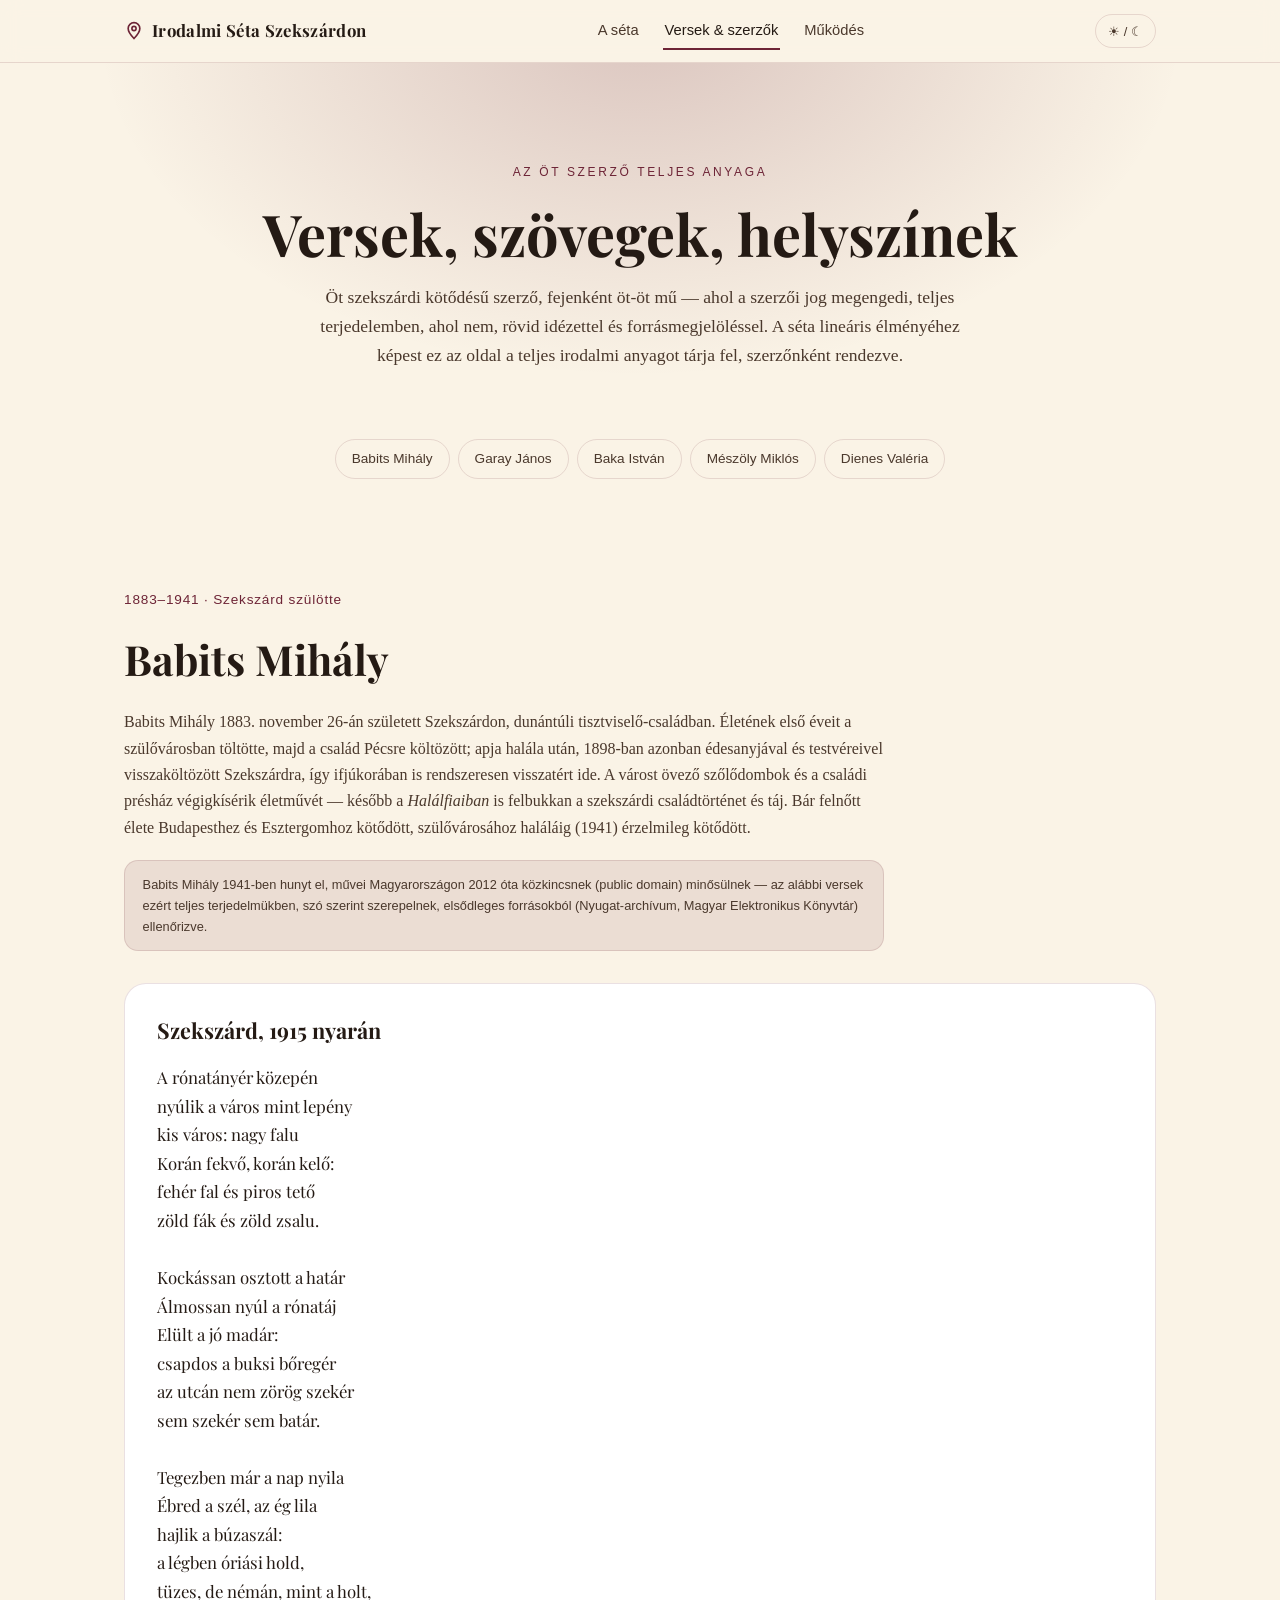
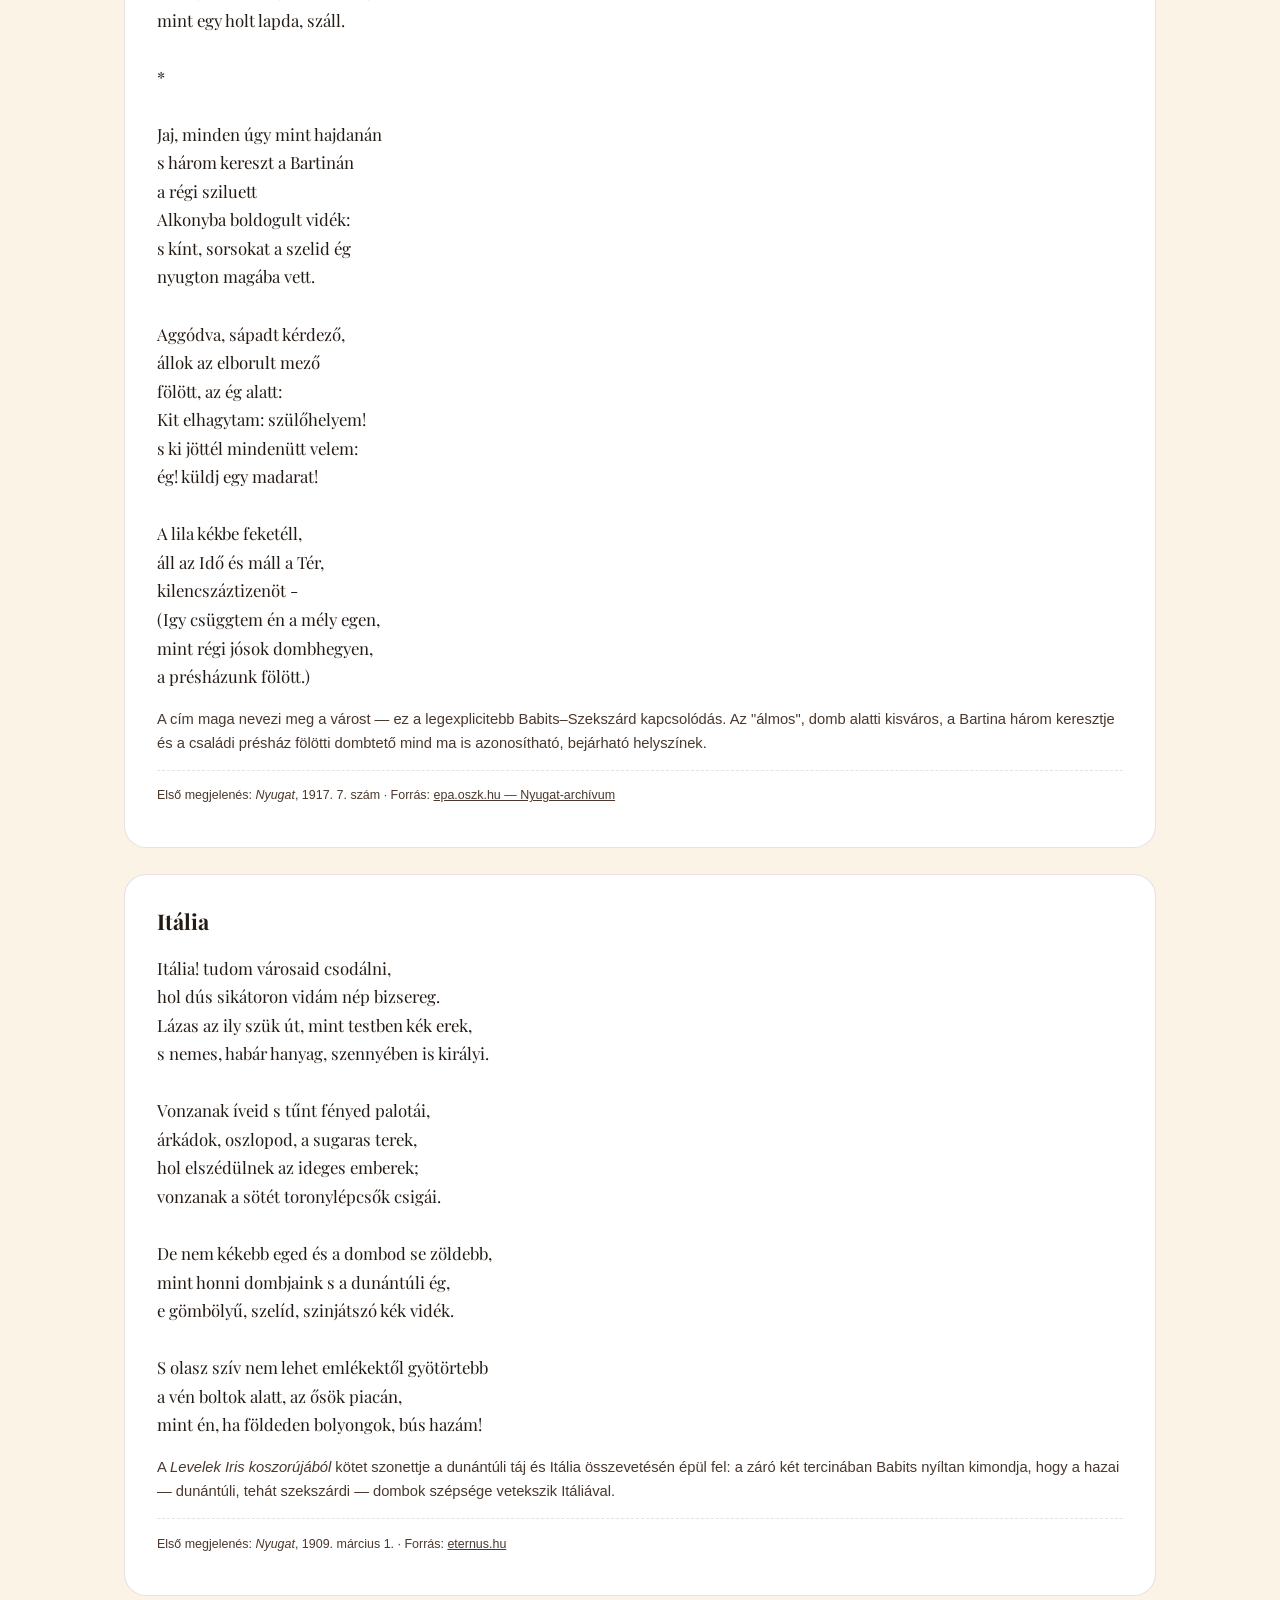
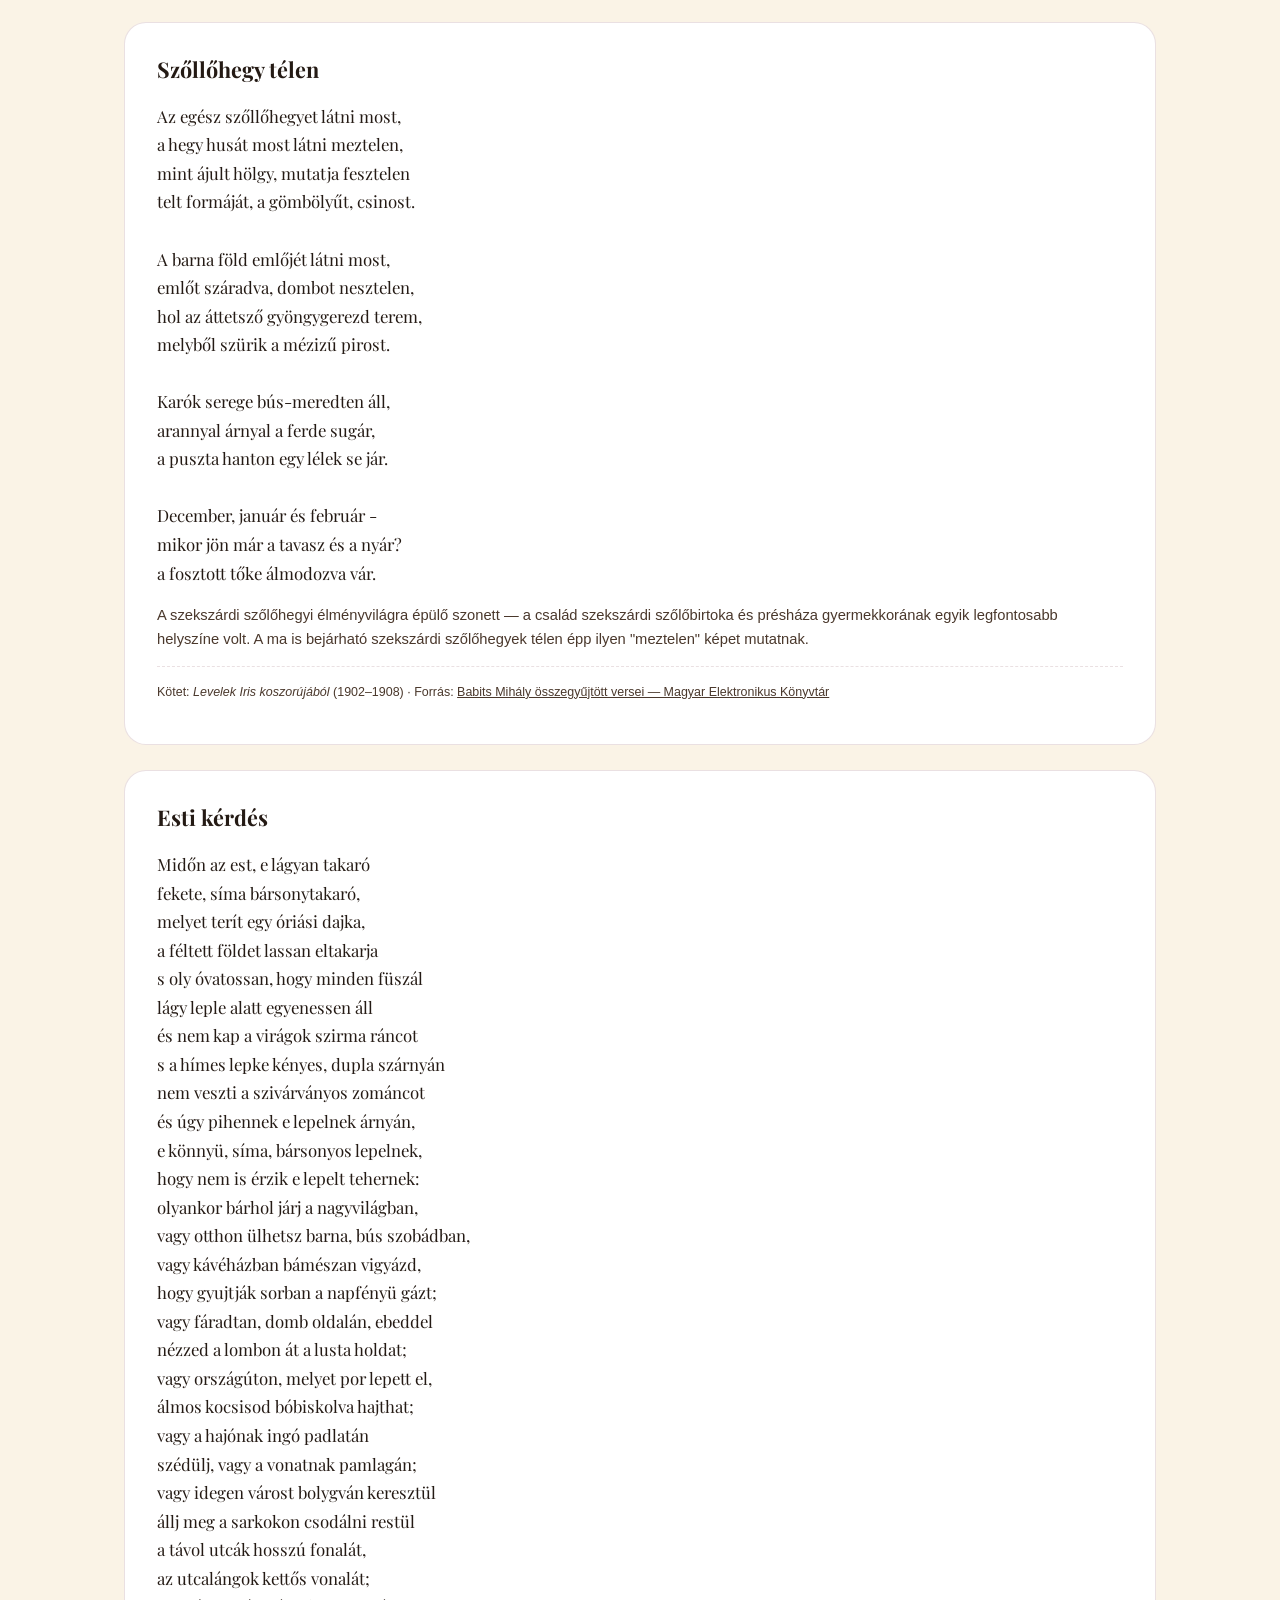
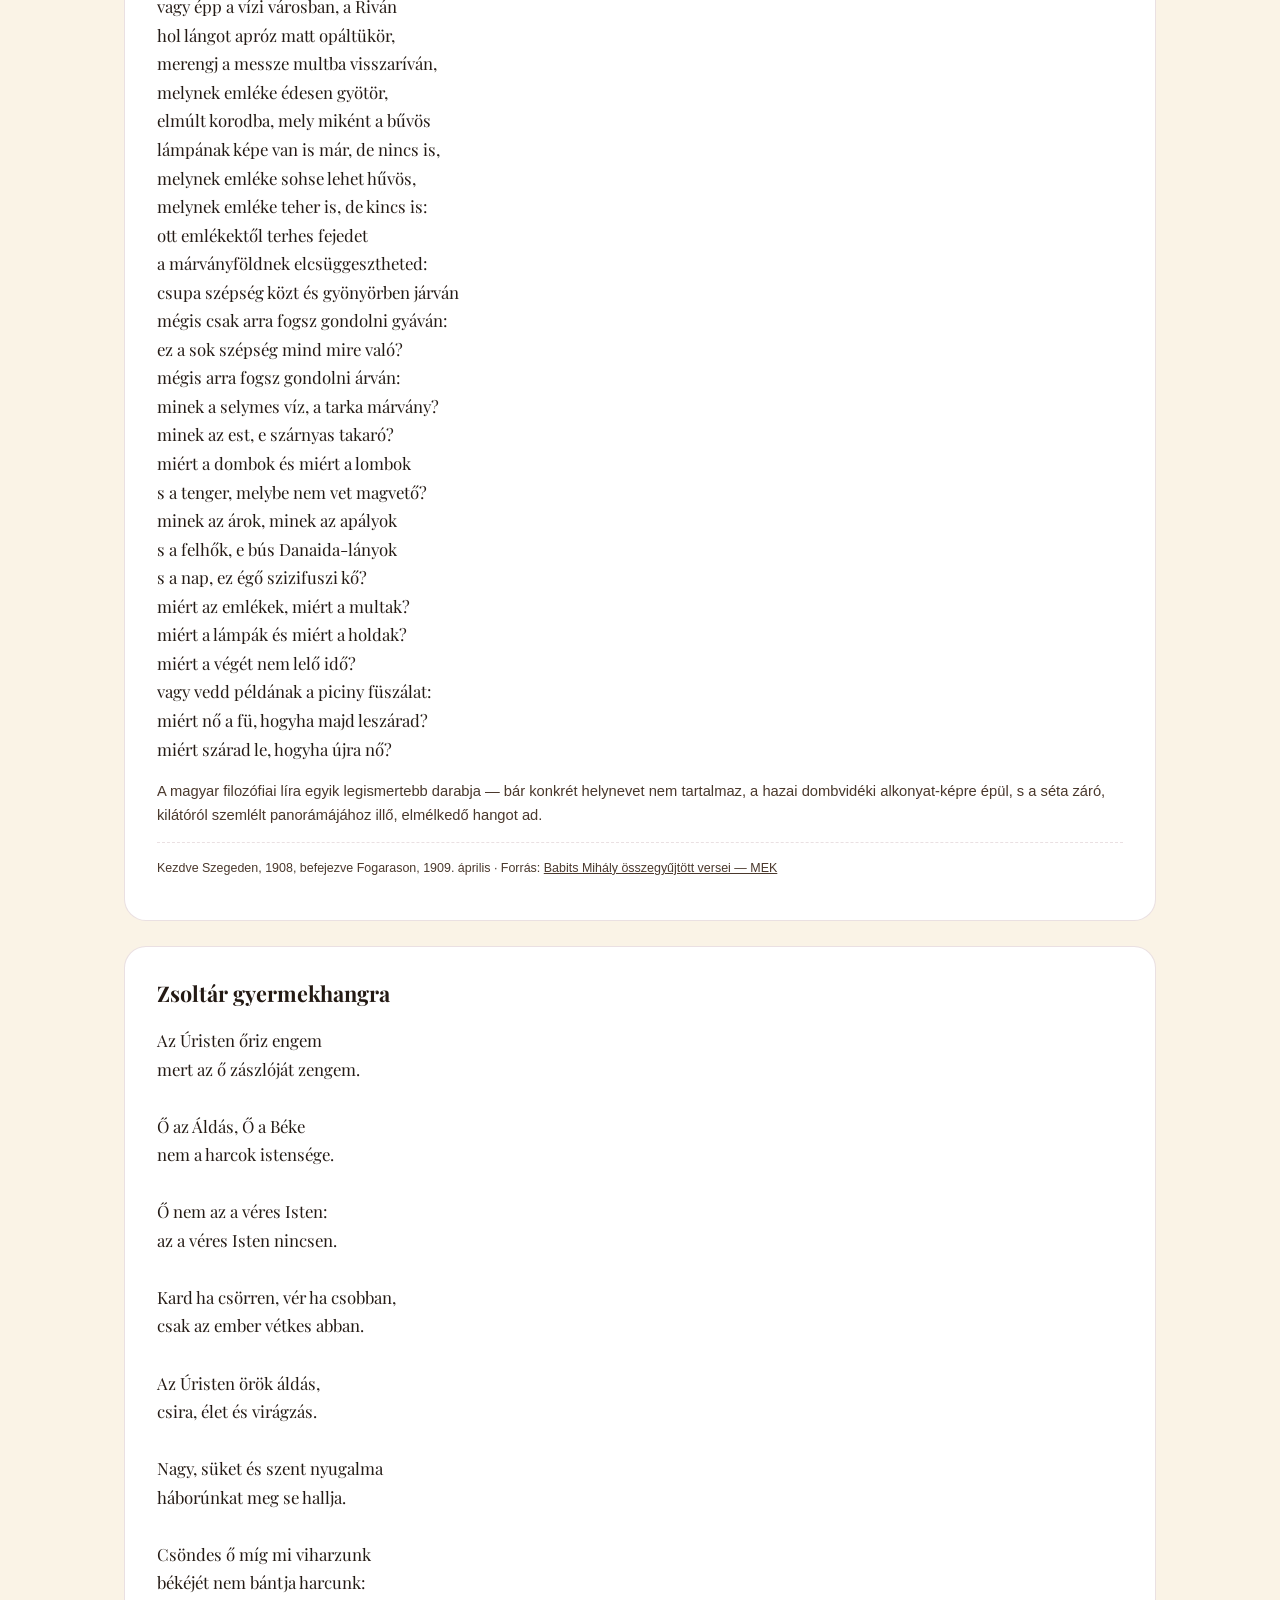
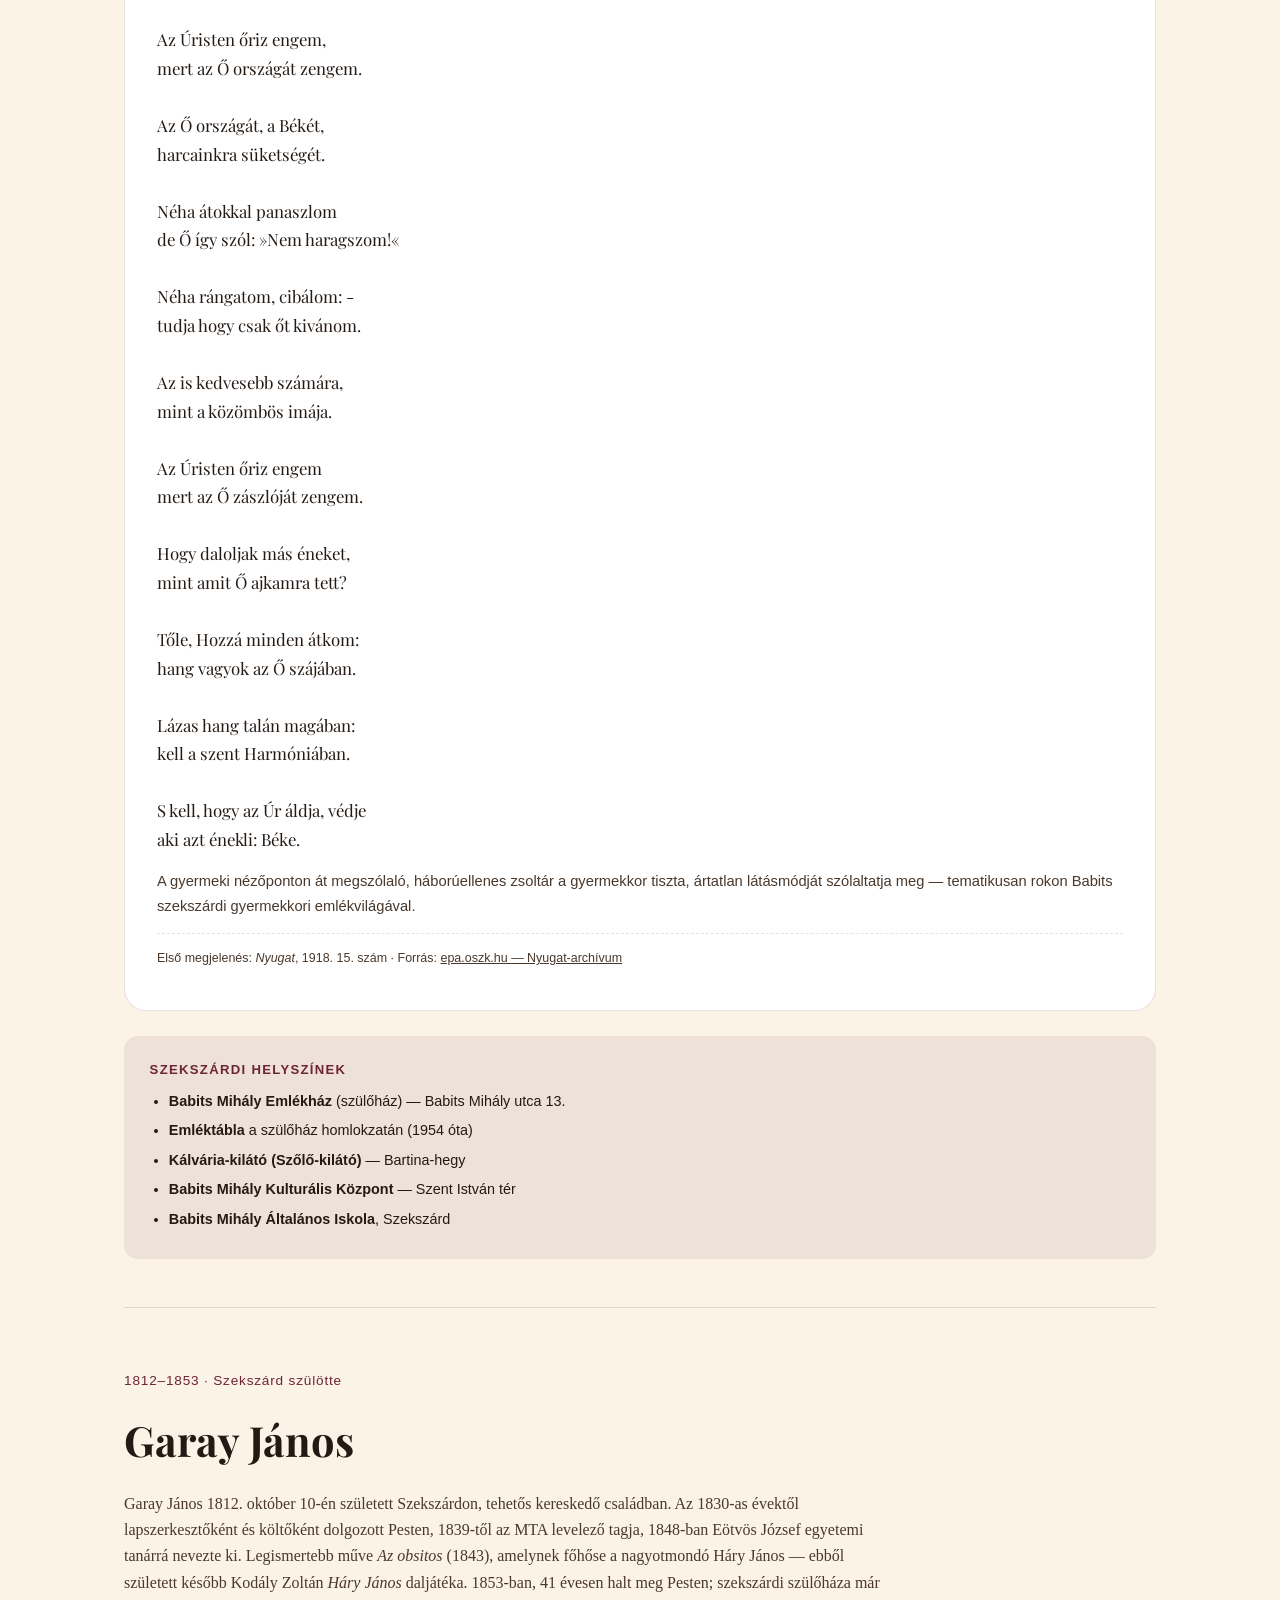
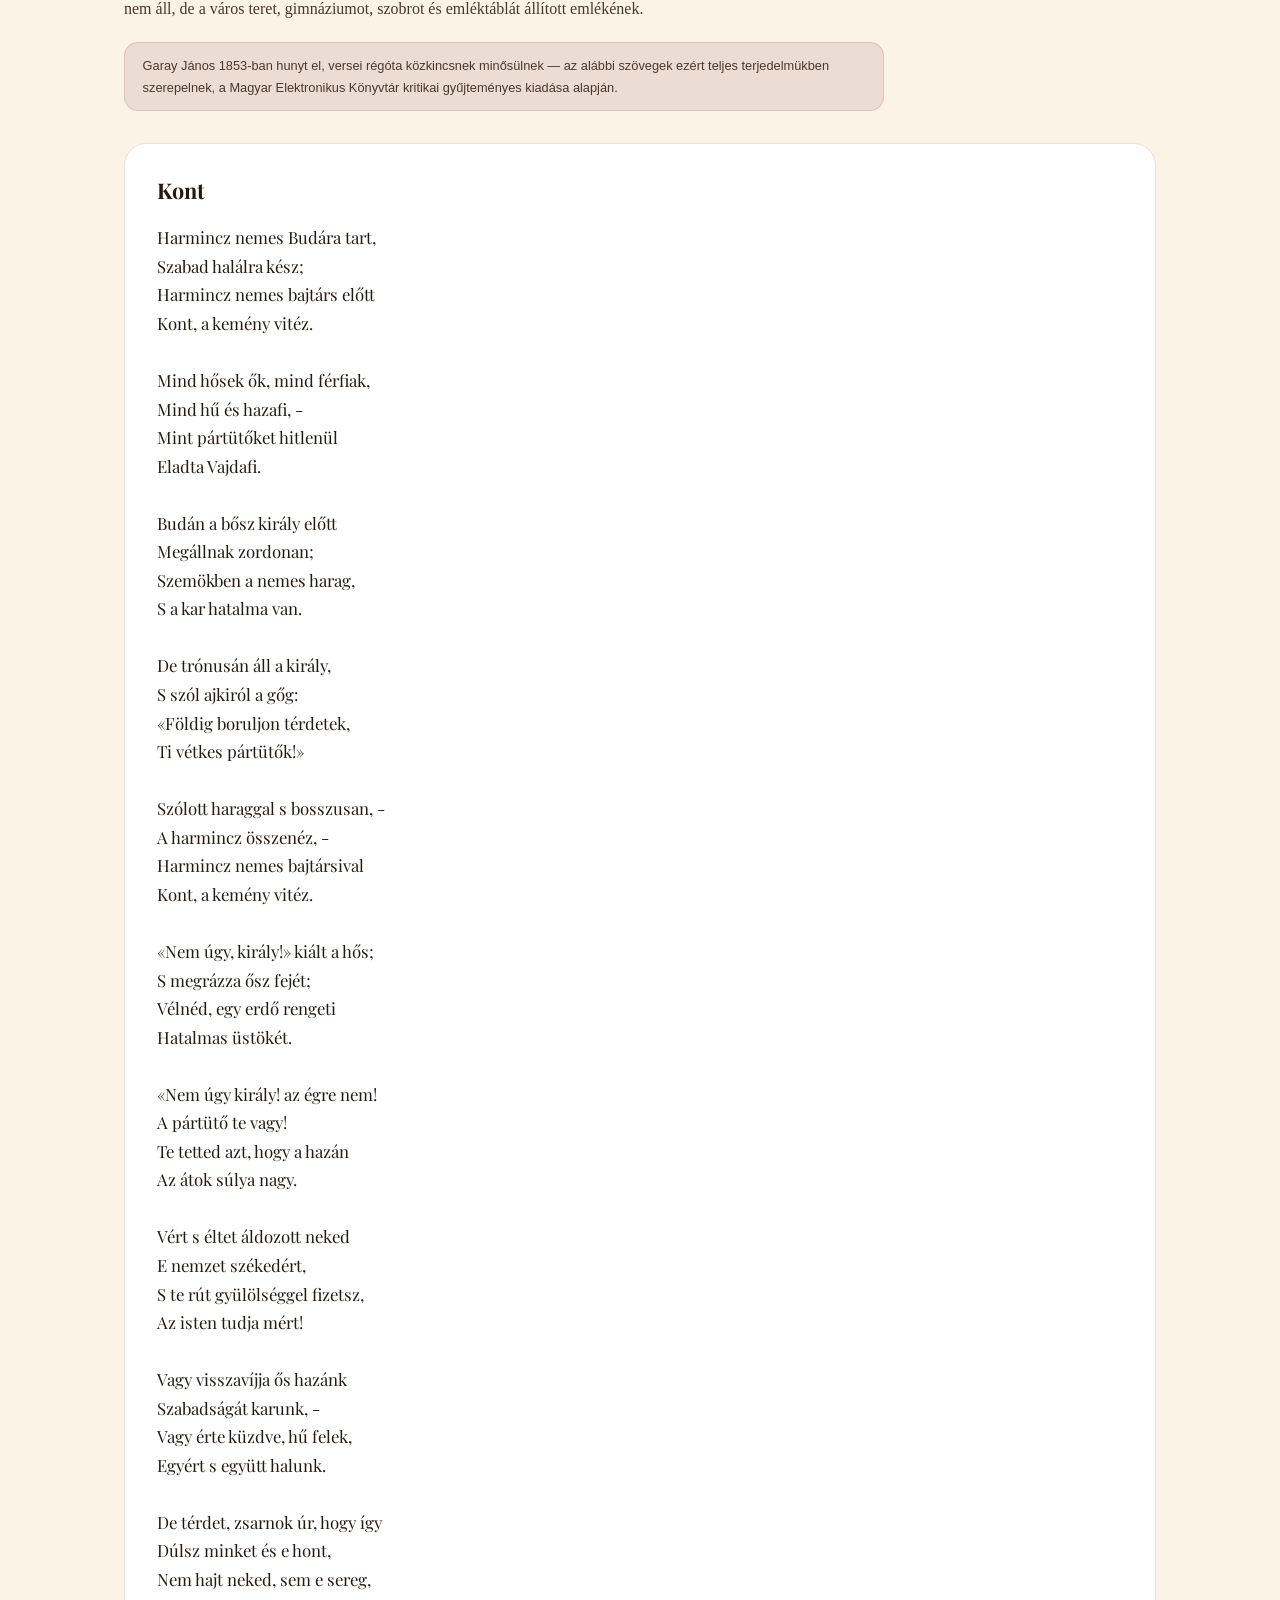
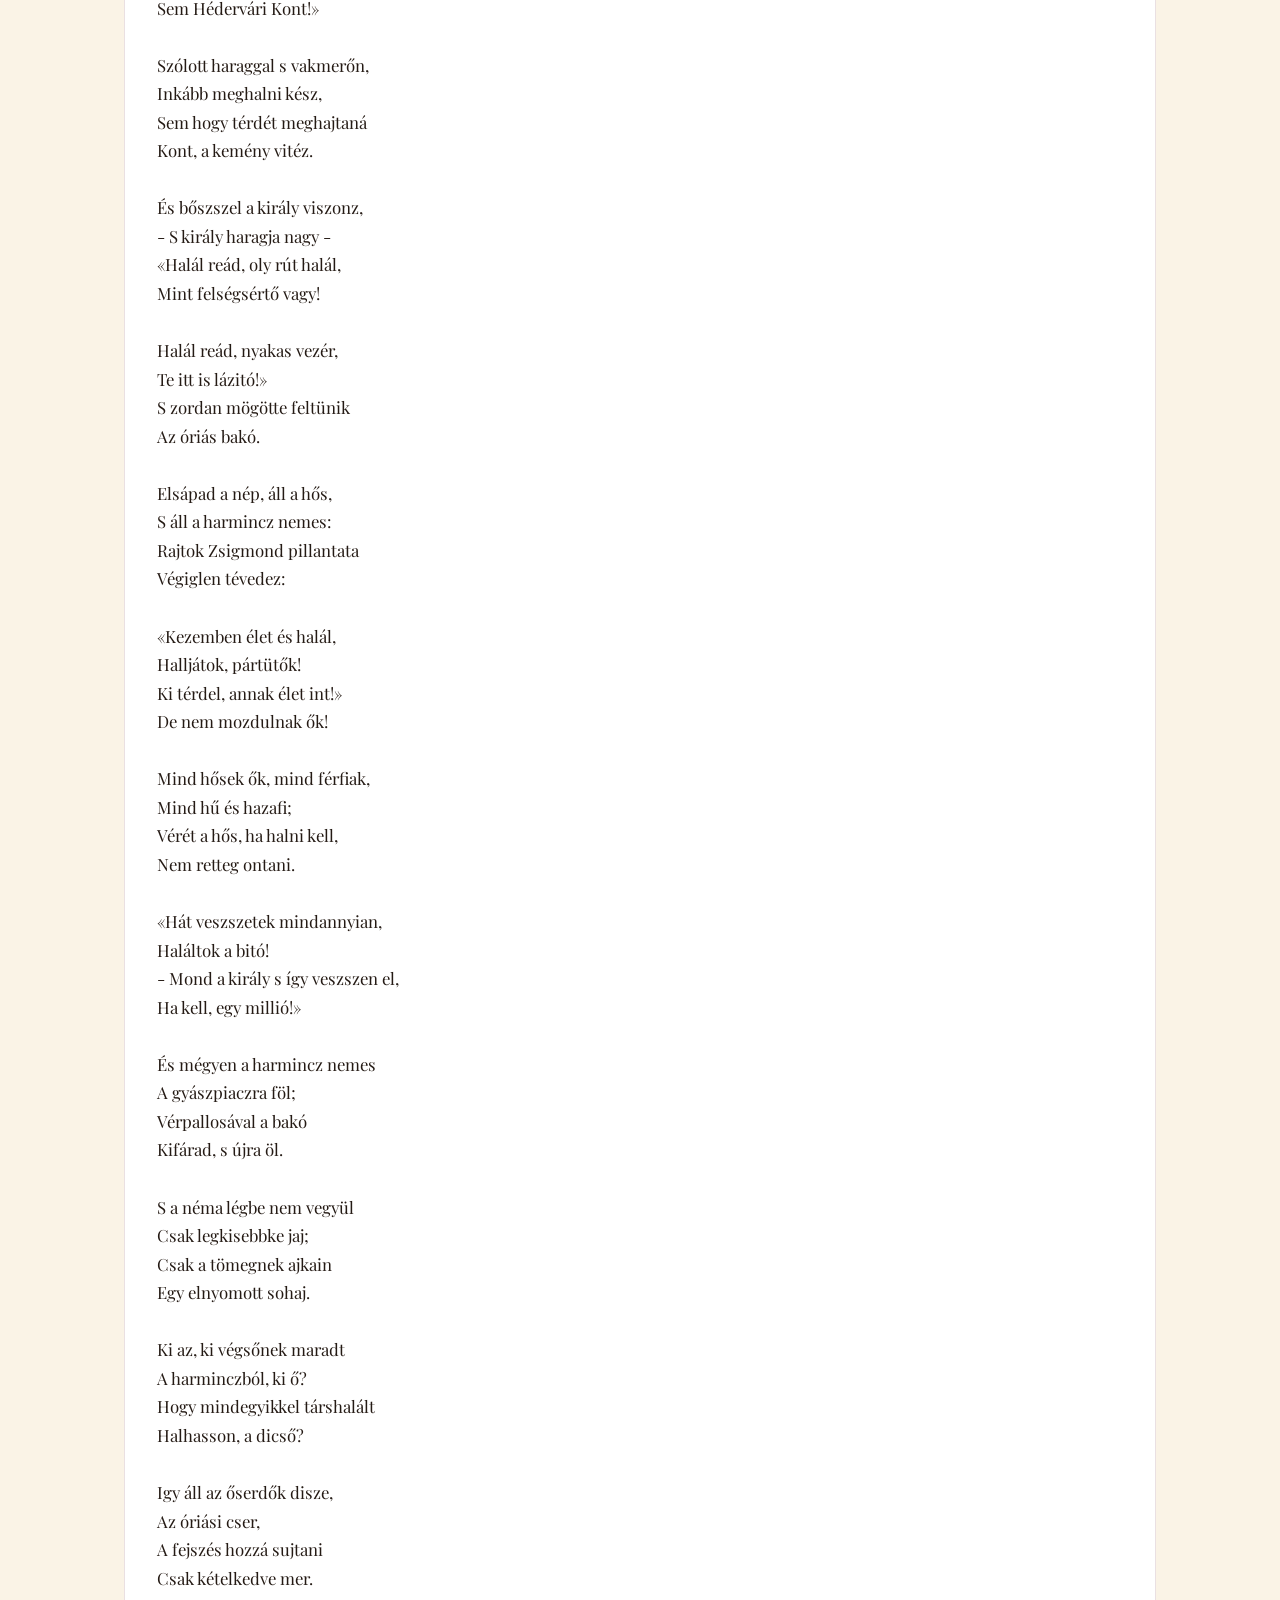
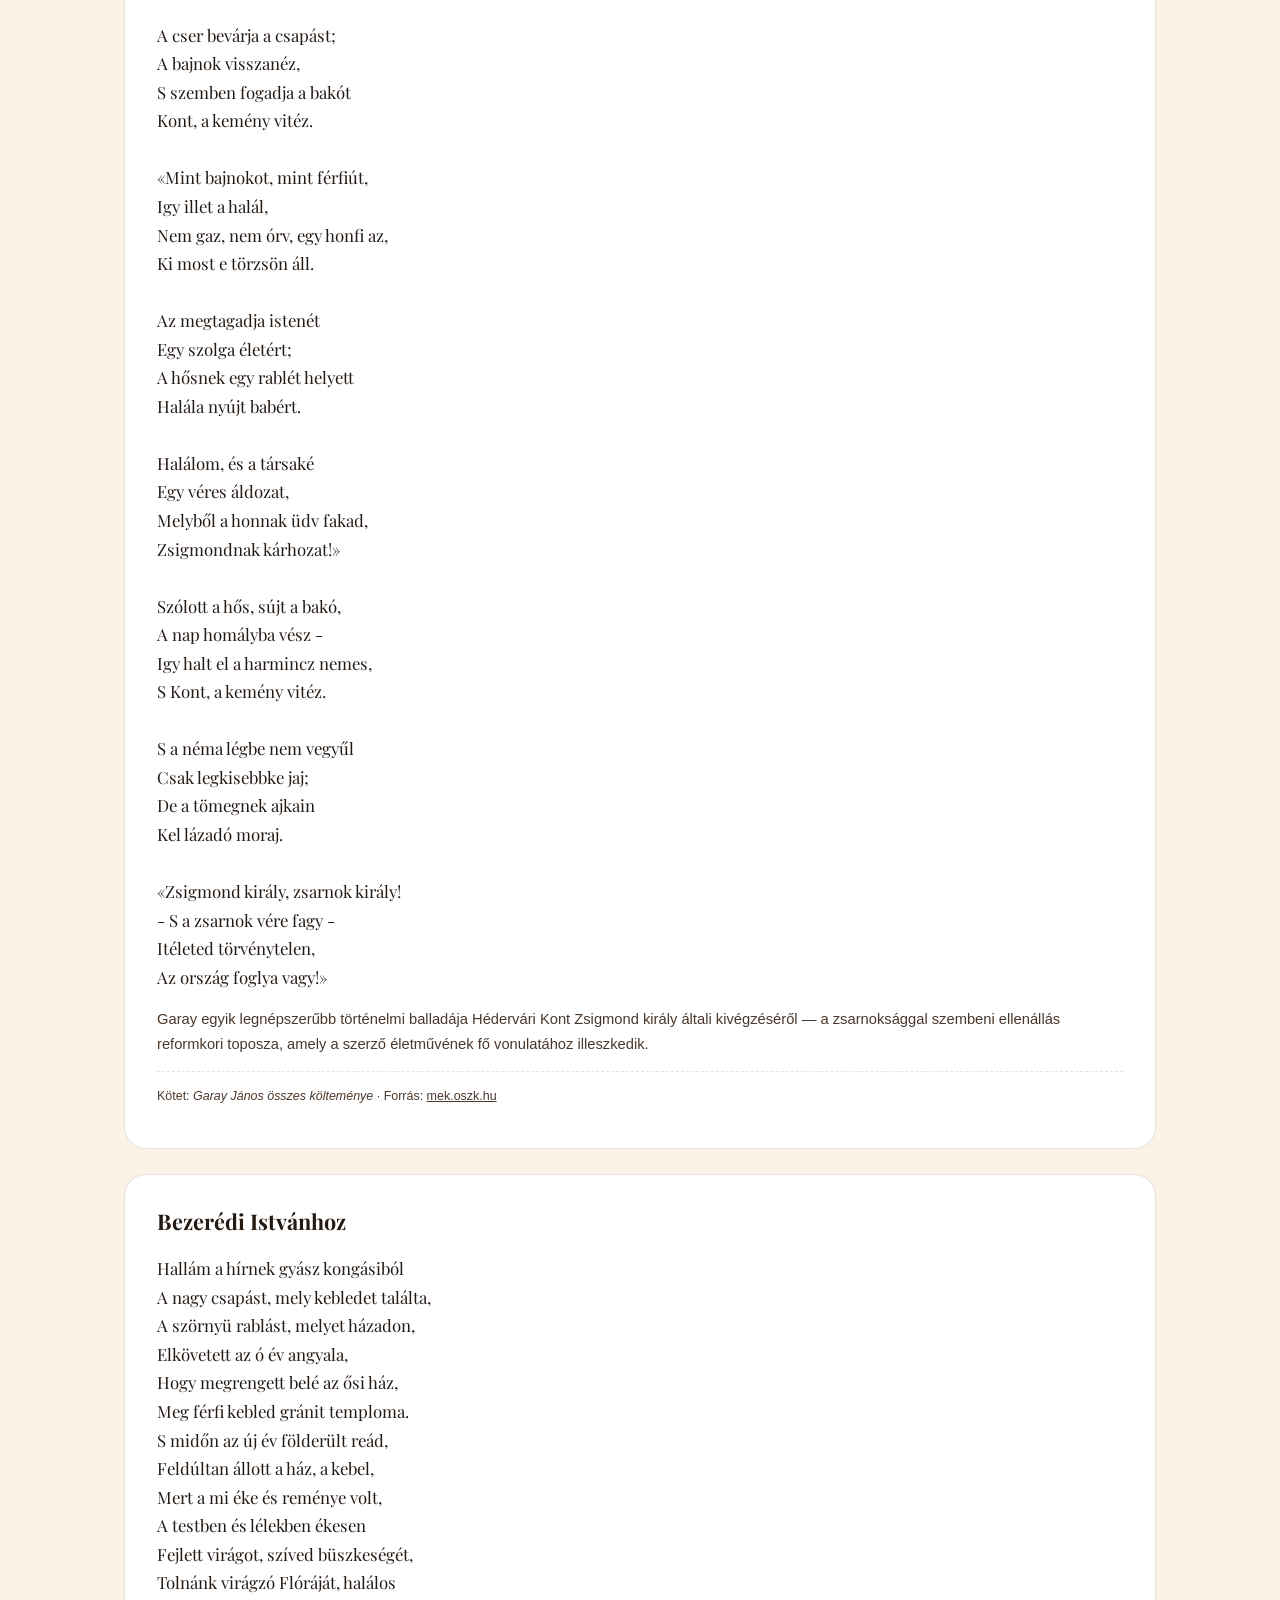
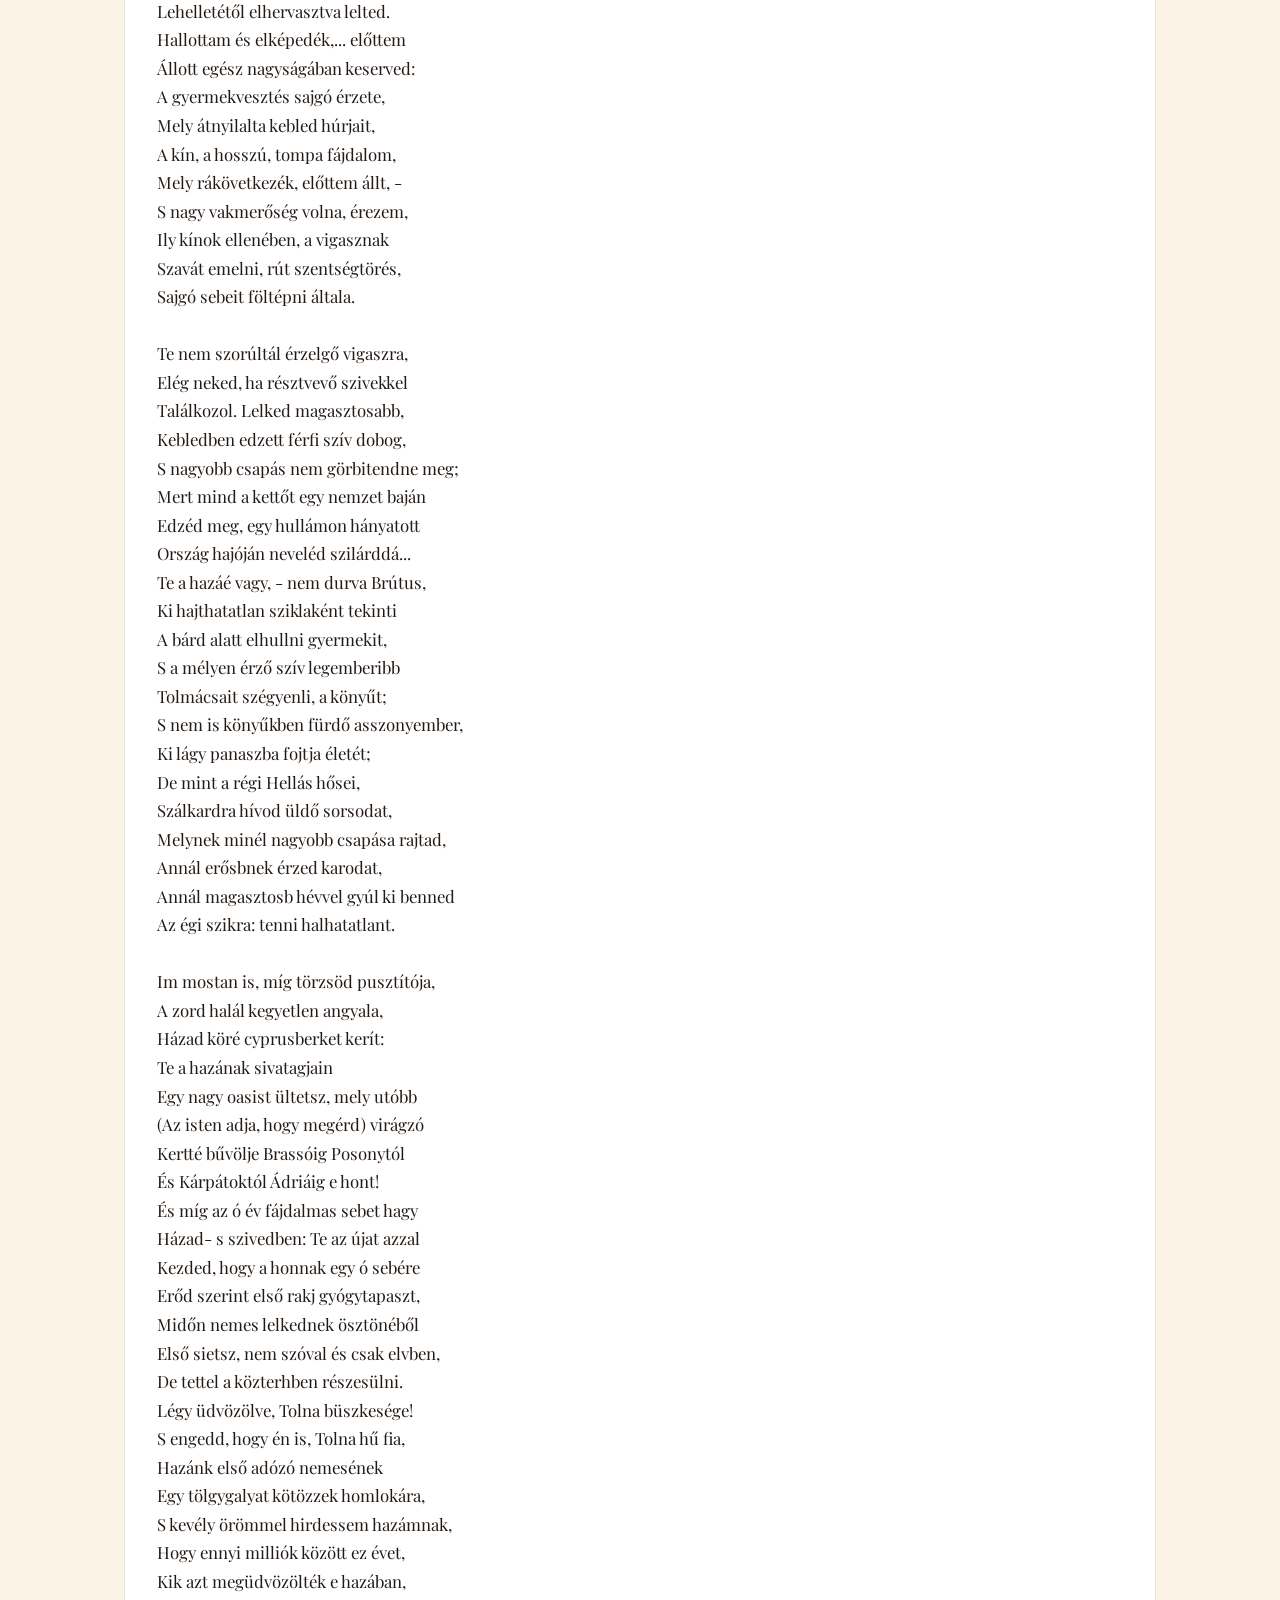
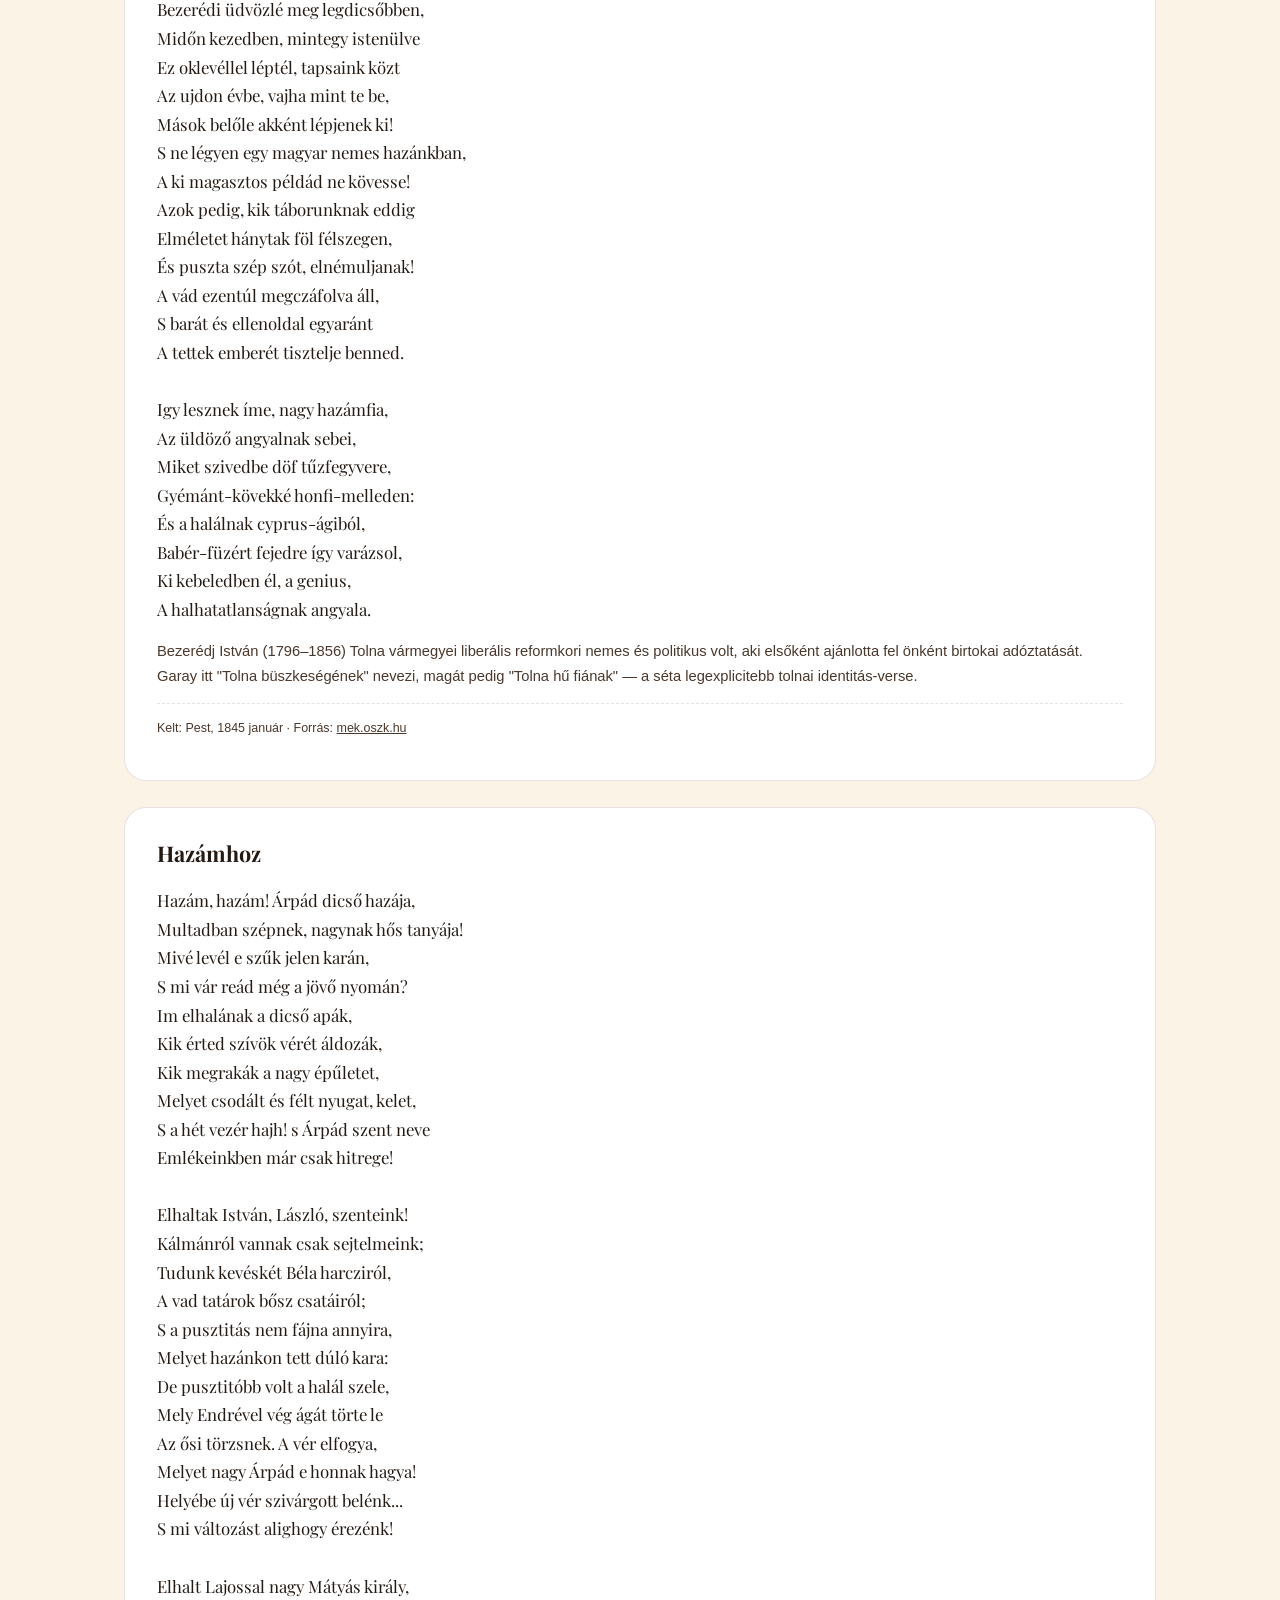
==== commit a254c4e5: "Interaktív térkép, Google Térkép integráció, élő helyzet, popup, mobilbarát UI - Térkép: kattintható" ====
--- a/versek.html
+++ b/versek.html
@@ -2,7 +2,7 @@
 <html lang="hu">
 <head>
 <meta charset="UTF-8">
-<meta name="viewport" content="width=device-width, initial-scale=1">
+<meta name="viewport" content="width=device-width, initial-scale=1, viewport-fit=cover">
 <title>Versek és szerzők — Irodalmi Séta Szekszárdon</title>
 <meta name="description" content="Babits Mihály, Garay János, Baka István, Mészöly Miklós és Dienes Valéria szekszárdi kötődésű versei, szövegrészletei és helyszínei.">
 <link rel="icon" href="data:image/svg+xml,<svg xmlns=%22http://www.w3.org/2000/svg%22 viewBox=%220 0 100 100%22><text y=%22.9em%22 font-size=%2290%22>🍇</text></svg>">
@@ -18,12 +18,17 @@
       <svg viewBox="0 0 24 24" fill="none" stroke="currentColor" stroke-width="2"><path d="M12 21s7-7.2 7-12a7 7 0 1 0-14 0c0 4.8 7 12 7 12z"/><circle cx="12" cy="9" r="2.5"/></svg>
       Irodalmi Séta Szekszárdon
     </a>
-    <div class="navlinks">
+    <div class="navlinks" id="main-navlinks">
       <a href="index.html">A séta</a>
       <a href="versek.html" class="active">Versek &amp; szerzők</a>
-      <a href="MUKODES.md">Működés</a>
+      <a href="mukodes.html">Működés</a>
     </div>
-    <button class="theme-toggle" onclick="toggleTheme()">☀︎ / ☾</button>
+    <div class="nav-right">
+      <button class="theme-toggle" onclick="toggleTheme()">☀︎ / ☾</button>
+      <button class="nav-toggle" data-nav-toggle aria-label="Menü megnyitása" aria-expanded="false" aria-controls="main-navlinks">
+        <svg viewBox="0 0 24 24" fill="none" stroke="currentColor" stroke-width="2"><path d="M3 6h18M3 12h18M3 18h18"/></svg>
+      </button>
+    </div>
   </div>
 </nav>
 
--- a/css/style.css
+++ b/css/style.css
@@ -174,7 +174,101 @@
   border-radius: 999px;
   padding: 6px 12px;
   cursor: pointer;
-}
+  min-height: 34px;
+}
+
+.nav-toggle {
+  display: none;
+  width: 40px;
+  height: 40px;
+  border-radius: 10px;
+  border: 1px solid var(--card-border);
+  background: var(--card-bg);
+  color: var(--text-main);
+  align-items: center;
+  justify-content: center;
+  cursor: pointer;
+}
+.nav-toggle svg { width: 20px; height: 20px; }
+.nav-right { display: flex; align-items: center; gap: 10px; }
+
+/* ---------- Modal (versek popup) ---------- */
+
+.modal-overlay {
+  position: fixed;
+  inset: 0;
+  background: rgba(15, 8, 12, 0.62);
+  backdrop-filter: blur(3px);
+  z-index: 200;
+  display: none;
+  align-items: flex-start;
+  justify-content: center;
+  padding: 5vh 16px;
+  overflow-y: auto;
+}
+.modal-overlay.open { display: flex; }
+.modal-box {
+  background: var(--bg-panel);
+  color: var(--text-main);
+  border-radius: var(--radius-lg);
+  box-shadow: var(--shadow-deep);
+  max-width: 760px;
+  width: 100%;
+  margin: auto 0;
+  padding: 0;
+  max-height: 88vh;
+  display: flex;
+  flex-direction: column;
+  overflow: hidden;
+}
+.modal-head {
+  display: flex;
+  align-items: center;
+  justify-content: space-between;
+  gap: 12px;
+  padding: 1.2rem 1.6rem;
+  border-bottom: 1px solid var(--card-border);
+  flex-shrink: 0;
+}
+.modal-head h3 {
+  font-family: var(--display);
+  font-size: 1.3rem;
+  margin: 0;
+}
+.modal-close {
+  width: 38px;
+  height: 38px;
+  border-radius: 50%;
+  border: 1px solid var(--card-border);
+  background: var(--card-bg);
+  color: var(--text-main);
+  font-size: 1.1rem;
+  line-height: 1;
+  cursor: pointer;
+  flex-shrink: 0;
+}
+.modal-body {
+  padding: 1.6rem;
+  overflow-y: auto;
+}
+.modal-body .poem-grid { margin-top: 0; }
+.modal-body .author-head { display: none; } /* fejléc a modal-headben van már */
+.modal-body .location-list { margin-bottom: 0.5rem; }
+.modal-loading, .modal-error {
+  font-family: var(--sans);
+  color: var(--text-dim);
+  text-align: center;
+  padding: 2rem 0;
+}
+.modal-footer {
+  padding: 1rem 1.6rem;
+  border-top: 1px solid var(--card-border);
+  font-family: var(--sans);
+  font-size: 0.85rem;
+  text-align: center;
+  flex-shrink: 0;
+}
+.modal-footer a { text-decoration: none; font-weight: 600; }
 
 /* ---------- Hero ---------- */
 
@@ -288,6 +382,87 @@
 }
 .map-legend .dot { display:inline-block; width:10px; height:10px; border-radius:50%; margin-right:6px; vertical-align:middle; }
 
+.map-toolbar {
+  display: flex;
+  flex-wrap: wrap;
+  gap: 10px;
+  margin-top: 14px;
+  align-items: center;
+}
+.map-btn {
+  display: inline-flex;
+  align-items: center;
+  gap: 7px;
+  font-family: var(--sans);
+  font-size: 0.85rem;
+  font-weight: 600;
+  padding: 10px 16px;
+  min-height: 44px;
+  border-radius: 999px;
+  border: 1px solid var(--card-border);
+  background: var(--card-bg);
+  color: var(--text-main);
+  text-decoration: none;
+  cursor: pointer;
+}
+.map-btn svg { width: 16px; height: 16px; flex-shrink: 0; }
+.map-btn:hover { border-color: var(--accent); }
+.map-btn[aria-pressed="true"] { background: var(--accent); color: var(--bg-panel); border-color: var(--accent); }
+#locate-status {
+  font-family: var(--sans);
+  font-size: 0.82rem;
+  color: var(--text-dim);
+  flex-basis: 100%;
+}
+
+.map-scroll-hint {
+  background: rgba(20, 10, 14, 0.75);
+  color: #fff;
+  font-family: var(--sans);
+  font-size: 0.75rem;
+  padding: 6px 10px;
+  border-radius: 8px;
+  pointer-events: none;
+  margin: 8px;
+}
+
+.you-are-here { position: relative; width: 22px; height: 22px; }
+.you-are-here .dot {
+  position: absolute;
+  top: 50%; left: 50%;
+  width: 14px; height: 14px;
+  margin: -7px 0 0 -7px;
+  background: #2e7dd6;
+  border: 2px solid #fff;
+  border-radius: 50%;
+  box-shadow: 0 0 0 1px rgba(0,0,0,0.2);
+}
+.you-are-here .pulse {
+  position: absolute;
+  top: 50%; left: 50%;
+  width: 22px; height: 22px;
+  margin: -11px 0 0 -11px;
+  background: rgba(46, 125, 214, 0.35);
+  border-radius: 50%;
+  animation: pulse-ring 1.8s ease-out infinite;
+}
+@keyframes pulse-ring {
+  0% { transform: scale(0.4); opacity: 0.9; }
+  100% { transform: scale(2.2); opacity: 0; }
+}
+
+.stop-distance {
+  color: var(--text-dim);
+  font-weight: 500;
+  text-transform: none;
+  letter-spacing: 0;
+}
+
+.stop-card.nearest {
+  border-color: #2e7dd6;
+  box-shadow: 0 0 0 2px rgba(46, 125, 214, 0.25), var(--shadow-soft);
+}
+
 /* ---------- Section headers ---------- */
 
 .section-head { text-align: center; max-width: 680px; margin: 0 auto 2.4rem; }
@@ -335,7 +510,11 @@
   justify-content: center;
   box-shadow: var(--shadow-soft);
   flex-shrink: 0;
-}
+  border: none;
+  cursor: pointer;
+  padding: 0;
+}
+.stop-num:hover { filter: brightness(1.08); }
 .stop-line {
   width: 2px;
   flex: 1;
@@ -365,16 +544,41 @@
   font-size: 1.5rem;
   margin: 0 0 0.2rem;
 }
+.stop-loc-row {
+  display: flex;
+  flex-wrap: wrap;
+  align-items: center;
+  justify-content: space-between;
+  gap: 8px 16px;
+  margin-bottom: 1.1rem;
+  cursor: default;
+}
 .stop-card .stop-loc {
   font-family: var(--sans);
   font-size: 0.85rem;
   color: var(--text-dim);
-  margin-bottom: 1rem;
   display: flex;
   align-items: center;
   gap: 6px;
 }
-.stop-card .stop-loc svg { width: 14px; height: 14px; }
+.stop-card .stop-loc svg { width: 14px; height: 14px; flex-shrink: 0; }
+.gmaps-link {
+  display: inline-flex;
+  align-items: center;
+  gap: 6px;
+  font-family: var(--sans);
+  font-size: 0.78rem;
+  font-weight: 600;
+  text-decoration: none;
+  padding: 6px 12px;
+  min-height: 32px;
+  border-radius: 999px;
+  border: 1px solid var(--card-border);
+  color: var(--text-main);
+  white-space: nowrap;
+}
+.gmaps-link:hover { border-color: var(--accent); }
+.gmaps-link svg { width: 13px; height: 13px; }
 .stop-card p { margin: 0 0 1rem; }
 .stop-card p:last-of-type { margin-bottom: 0; }
 
@@ -534,13 +738,52 @@
 footer a { color: var(--text-dim); }
 footer .heart { color: var(--accent); }
 
-/* ---------- Responsive ---------- */
+/* ---------- Responsive / mobile nav ---------- */
+
+@media (max-width: 780px) {
+  .nav-toggle { display: inline-flex; }
+  .navlinks {
+    position: absolute;
+    top: 100%;
+    left: 0;
+    right: 0;
+    flex-direction: column;
+    gap: 0;
+    background: var(--bg-panel);
+    border-bottom: 1px solid var(--card-border);
+    box-shadow: var(--shadow-soft);
+    max-height: 0;
+    overflow: hidden;
+    transition: max-height 0.25s ease;
+  }
+  .topnav.nav-open .navlinks { max-height: 260px; }
+  .navlinks a {
+    padding: 14px 24px;
+    border-bottom: 1px solid var(--card-border);
+    width: 100%;
+  }
+}
 
 @media (max-width: 640px) {
-  .stop { grid-template-columns: 56px 1fr; gap: 14px; }
-  .stop-card { padding: 1.4rem 1.3rem; }
-  .navlinks { display: none; }
-  #walk-map { height: 360px; }
+  .hero { padding: 3.2rem 0 2.8rem; }
+  .stop { grid-template-columns: 44px 1fr; gap: 12px; }
+  .stop-card { padding: 1.3rem 1.15rem; }
+  .stop-num { width: 44px; height: 44px; font-size: 1.05rem; }
+  #walk-map { height: 340px; }
+  .map-btn, .gmaps-link, .btn, .author-pill, .theme-toggle { min-height: 40px; }
+  .btn-row .btn { width: 100%; justify-content: center; }
+  .stop-loc-row { flex-direction: column; align-items: flex-start; }
+  .gmaps-link { width: 100%; justify-content: center; }
+  .poem-card, .author-block { padding-left: 0; padding-right: 0; }
+  .poem-card { padding: 1.4rem 1.2rem; }
+  .modal-box { max-height: 92vh; }
+  .modal-head { padding: 1rem 1.2rem; }
+  .modal-body { padding: 1.2rem; }
+  .container { padding: 0 16px; }
+}
+
+@media (hover: none) and (pointer: coarse) {
+  a, button, .stop-num, .author-pill { -webkit-tap-highlight-color: transparent; }
 }
 
 /* Leaflet popup theming */
@@ -552,4 +795,64 @@
 }
 .leaflet-popup-tip { background: var(--bg-panel); }
 .popup-title { font-family: var(--display); font-weight: 700; font-size: 1rem; margin-bottom: 4px; }
-.popup-desc { font-size: 0.82rem; color: var(--text-dim); }
+.popup-desc { font-size: 0.82rem; color: var(--text-dim); margin-bottom: 6px; }
+.popup-gmaps { font-size: 0.78rem; font-weight: 600; text-decoration: none; }
+.leaflet-popup-content { margin: 12px 14px; min-width: 180px; }
+.leaflet-touch .leaflet-bar a { width: 36px; height: 36px; line-height: 36px; }
+
+/* ---------- Doc / prose pages (mukodes.html) ---------- */
+
+.doc-page { padding: 2.5rem 0 5rem; }
+.prose { max-width: 760px; margin: 0 auto; }
+.prose h2 {
+  font-family: var(--display);
+  font-size: 1.6rem;
+  margin: 2.4rem 0 1rem;
+}
+.prose h2:first-child { margin-top: 0; }
+.prose h3 {
+  font-family: var(--display);
+  font-size: 1.2rem;
+  margin: 1.8rem 0 0.8rem;
+}
+.prose p { margin: 0 0 1rem; }
+.prose ul, .prose ol { margin: 0 0 1rem; padding-left: 1.4rem; }
+.prose li { margin-bottom: 0.4rem; }
+.prose code {
+  font-family: ui-monospace, SFMono-Regular, Menlo, Consolas, monospace;
+  background: color-mix(in srgb, var(--accent) 12%, transparent);
+  padding: 0.15em 0.4em;
+  border-radius: 5px;
+  font-size: 0.88em;
+}
+.prose pre {
+  background: var(--ink-900);
+  color: var(--cream-200);
+  padding: 1.1rem 1.3rem;
+  border-radius: var(--radius-md);
+  overflow-x: auto;
+  font-family: ui-monospace, SFMono-Regular, Menlo, Consolas, monospace;
+  font-size: 0.85rem;
+  line-height: 1.6;
+}
+.prose pre code { background: none; padding: 0; color: inherit; }
+.table-wrap { overflow-x: auto; margin: 0 0 1.4rem; -webkit-overflow-scrolling: touch; }
+.prose table {
+  border-collapse: collapse;
+  width: 100%;
+  min-width: 520px;
+  font-family: var(--sans);
+  font-size: 0.88rem;
+}
+.prose th, .prose td {
+  text-align: left;
+  padding: 10px 14px;
+  border-bottom: 1px solid var(--card-border);
+}
+.prose thead th {
+  color: var(--accent);
+  font-size: 0.78rem;
+  text-transform: uppercase;
+  letter-spacing: 0.06em;
+}
+.file-tree { font-family: ui-monospace, SFMono-Regular, Menlo, Consolas, monospace; font-size: 0.85rem; }
